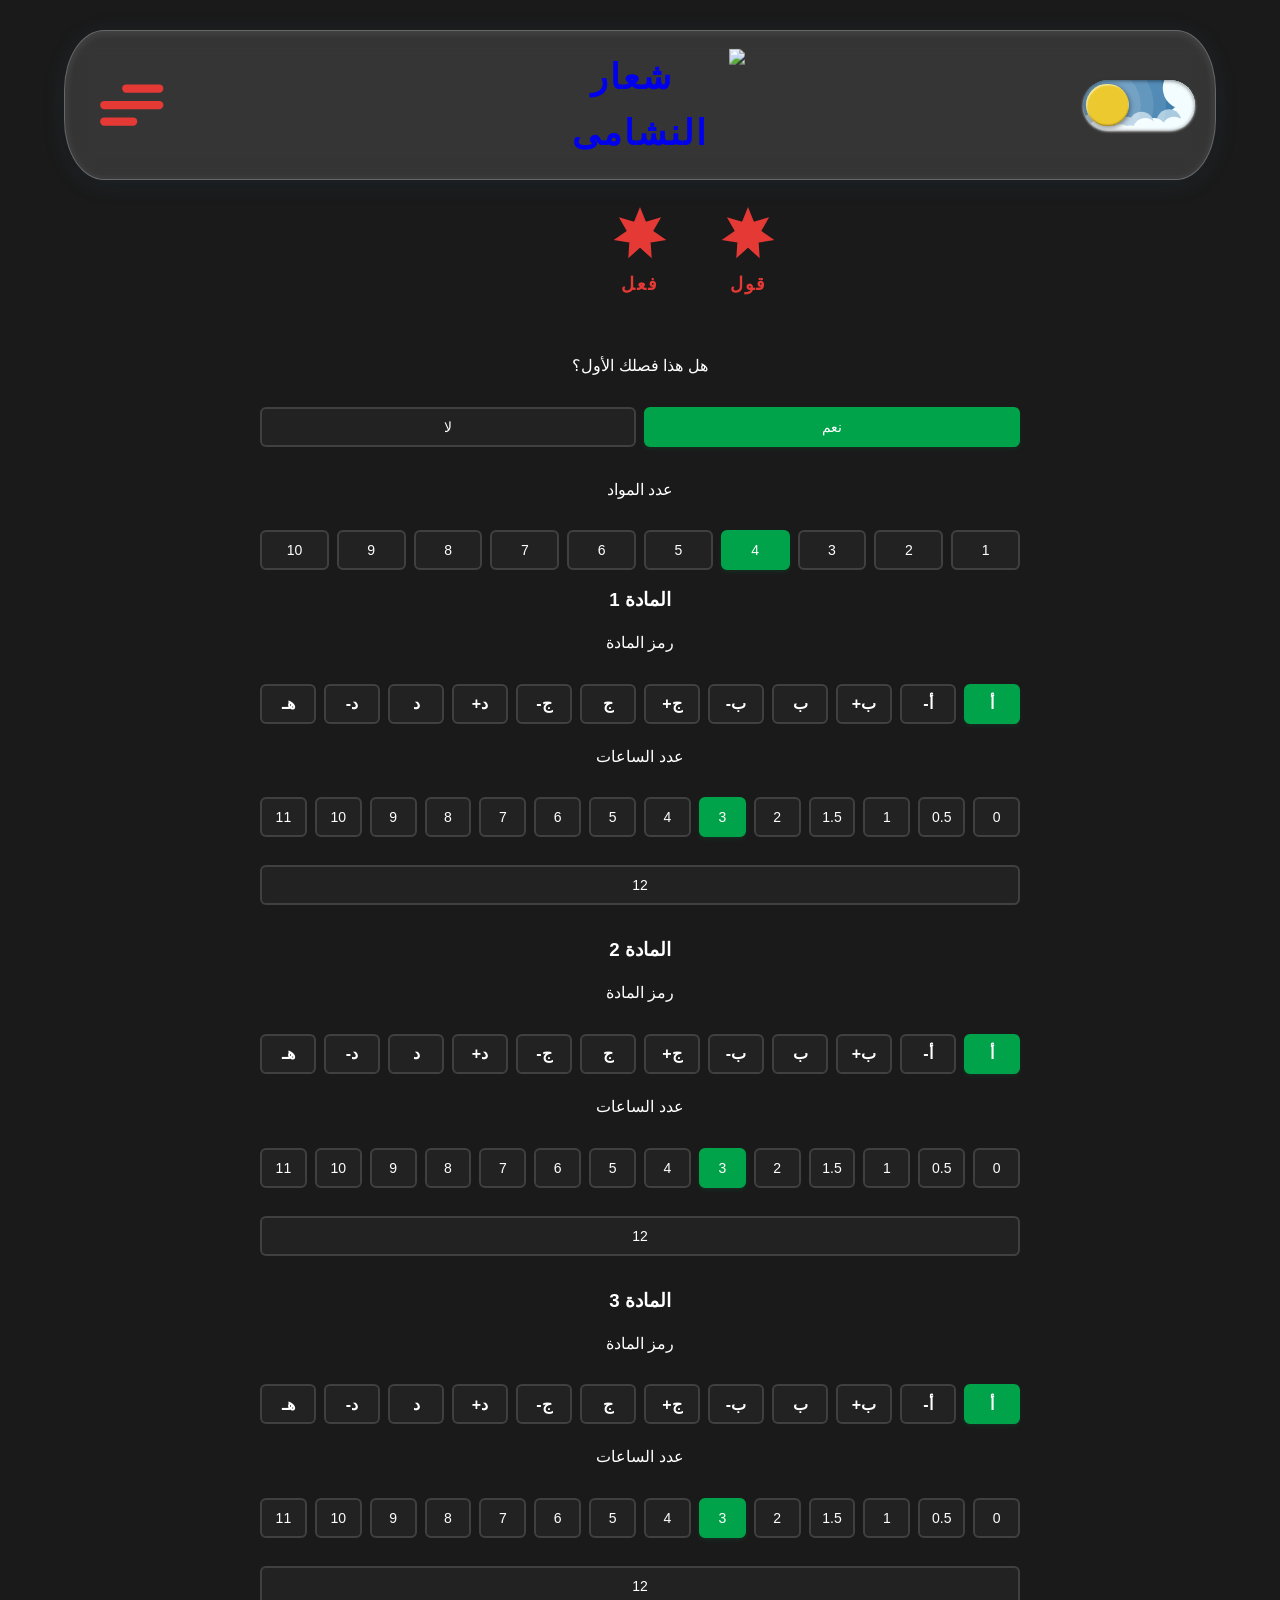
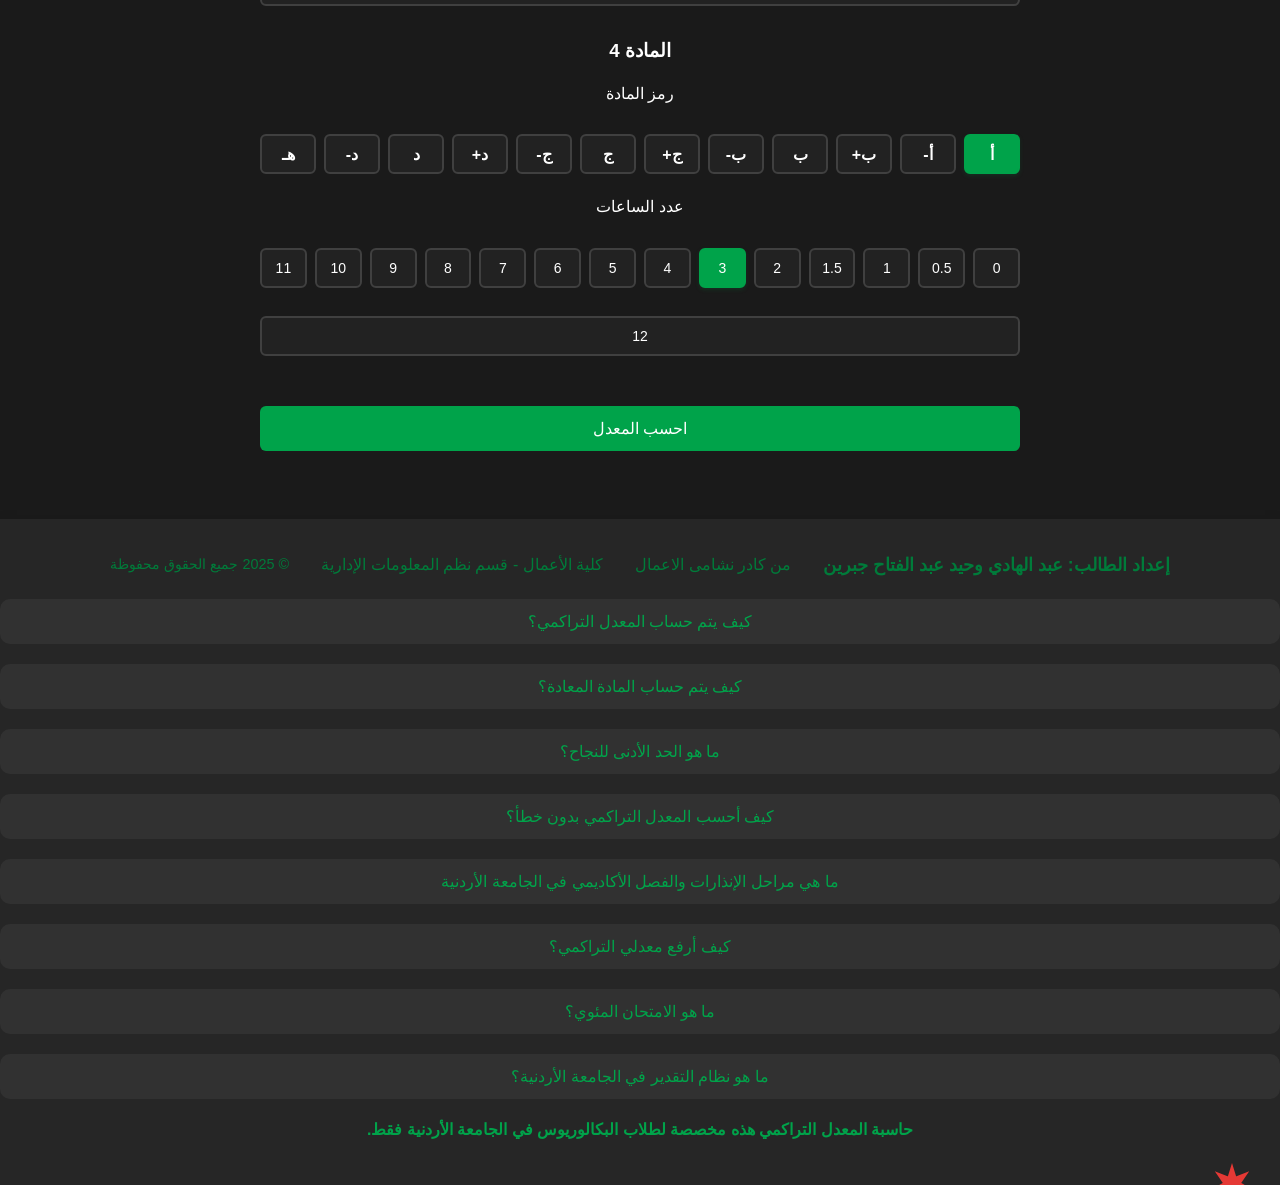
==== index.html @ 405ae25a "123" ====
<!DOCTYPE html>
<html lang="ar" dir="rtl">

<head>
  <meta charset="UTF-8">
  <meta name="viewport" content="width=device-width, initial-scale=1.0">
  <meta http-equiv="Content-Security-Policy"
    content="default-src 'self'; script-src 'self' 'unsafe-inline' 'unsafe-eval' https://cdnjs.cloudflare.com https://*.googleapis.com; style-src 'self' 'unsafe-inline' https://fonts.googleapis.com https://cdnjs.cloudflare.com; font-src 'self' https://fonts.gstatic.com; img-src 'self' data: https:; connect-src 'self' https://fonts.googleapis.com https://fonts.gstatic.com https://*.googleapis.com;">
  <meta name="google-site-verification" content="ruGTyOfGggDgYacUG5ylXqRH7_4w-7otrTc-sQFPkV0" />
  <title>University of Jordan GPA Calculator</title>
  <meta name="author"
    content="My name is Abdulhadi Waheed Abdel Fattah Jebreen, and I am currently studying Management Information Systems at the School of Business, University of Jordan, as part of the Nashama Business group">
  <meta name="keywords"
    content="الجامعة الاردنية , حساب المعدل , GPA Nashama, University of Jordan GPA, University of Jordan GPA tool, معدل الجامعة الأردنية, حاسبة العلامات, GPA Jordan, حساب GPA الجامعة الأردنية, حاسبة المعدل التراكمي, Grade Calculator Jordan" />
  <meta name="description" content="احسب معدلك بكل سهولة اعداد الطالب عبد الهادي من نشامى الاعمال" />
  <link rel="preconnect" href="https://fonts.googleapis.com">
  <link rel="preconnect" href="https://fonts.gstatic.com" crossorigin>
  <link href="https://fonts.googleapis.com/css2?family=Poppins:wght@400;500;600&display=swap" rel="stylesheet">
  <link href="https://fonts.googleapis.com/css2?family=Tajawal:wght@400;500;700&display=swap" rel="stylesheet">
  <link rel="stylesheet" href="gpa-bba.css">
  <link rel="icon" type="image/png" href="ALNASHAMA.png">
</head>

<body>
  <div class="curved-header">
    <label class="hamburger">
      <input type="checkbox" id="burgerMenu">
      <svg viewBox="0 0 32 32">
        <path class="line line-top-bottom"
          d="M27 10 13 10C10.8 10 9 8.2 9 6 9 3.5 10.8 2 13 2 15.2 2 17 3.8 17 6L17 26C17 28.2 18.8 30 21 30 23.2 30 25 28.2 25 26 25 23.8 23.2 22 21 22L7 22">
        </path>
        <path class="line" d="M7 16 27 16"></path>
      </svg>
    </label>
    <a href="index.html" class="header-logo-link">
      <img src="img/ALNASHAMA.webp" alt="شعار النشامى" class="header-logo">
    </a>
    <div id="welcomeStars"></div>
    <div class="theme-toggle">
      <label class="theme-switch">
        <input type="checkbox" class="theme-switch__checkbox" id="themeToggle">
        <div class="theme-switch__container">
          <div class="theme-switch__clouds"></div>
          <div class="theme-switch__stars-container">
            <svg xmlns="http://www.w3.org/2000/svg" viewBox="0 0 144 55" fill="none">
              <path fill-rule="evenodd" clip-rule="evenodd"
                d="M135.831 3.00688C135.055 3.85027 134.111 4.29946 133 4.35447C134.111 4.40947 135.055 4.85867 135.831 5.71123C136.607 6.55462 136.996 7.56303 136.996 8.72727C136.996 7.95722 137.172 7.25134 137.525 6.59129C137.886 5.93124 138.372 5.39954 138.98 5.00535C139.598 4.60199 140.268 4.39114 141 4.35447C139.88 4.2903 138.936 3.85027 138.16 3.00688C137.384 2.16348 136.996 1.16425 136.996 0C136.996 1.16425 136.607 2.16348 135.831 3.00688ZM31 23.3545C32.1114 23.2995 33.0551 22.8503 33.8313 22.0069C34.6075 21.1635 34.9956 20.1642 34.9956 19C34.9956 20.1642 35.3837 21.1635 36.1599 22.0069C36.9361 22.8503 37.8798 23.2903 39 23.3545C38.2679 23.3911 37.5976 23.602 36.9802 24.0053C36.3716 24.3995 35.8864 24.9312 35.5248 25.5913C35.172 26.2513 34.9956 26.9572 34.9956 27.7273C34.9956 26.563 34.6075 25.5546 33.8313 24.7112C33.0551 23.8587 32.1114 23.4095 31 23.3545ZM0 36.3545C1.11136 36.2995 2.05513 35.8503 2.83131 35.0069C3.6075 34.1635 3.99559 33.1642 3.99559 32C3.99559 33.1642 4.38368 34.1635 5.15987 35.0069C5.93605 35.8503 6.87982 36.2903 8 36.3545C7.26792 36.3911 6.59757 36.602 5.98015 37.0053C5.37155 37.3995 4.88644 37.9312 4.52481 38.5913C4.172 39.2513 3.99559 39.9572 3.99559 40.7273C3.99559 39.563 3.6075 38.5546 2.83131 37.7112C2.05513 36.8587 1.11136 36.4095 0 36.3545ZM56.8313 24.0069C56.0551 24.8503 55.1114 25.2995 54 25.3545C55.1114 25.4095 56.0551 25.8587 56.8313 26.7112C57.6075 27.5546 57.9956 28.563 57.9956 29.7273C57.9956 28.9572 58.172 28.2513 58.5248 27.5913C58.8864 26.9312 59.3716 26.3995 59.9802 26.0053C60.5976 25.602 61.2679 25.3911 62 25.3545C60.8798 25.2903 59.9361 24.8503 59.1599 24.0069C58.3837 23.1635 57.9956 22.1642 57.9956 21C57.9956 22.1642 57.6075 23.1635 56.8313 24.0069ZM81 25.3545C82.1114 25.2995 83.0551 24.8503 83.8313 24.0069C84.6075 23.1635 84.9956 22.1642 84.9956 21C84.9956 22.1642 85.3837 23.1635 86.1599 24.0069C86.9361 24.8503 87.8798 25.2903 89 25.3545C88.2679 25.3911 87.5976 25.602 86.9802 26.0053C86.3716 26.3995 85.8864 26.9312 85.5248 27.5913C85.172 28.2513 84.9956 28.9572 84.9956 29.7273C84.9956 28.563 84.6075 27.5546 83.8313 26.7112C83.0551 25.8587 82.1114 25.4095 81 25.3545ZM136 36.3545C137.111 36.2995 138.055 35.8503 138.831 35.0069C139.607 34.1635 139.996 33.1642 139.996 32C139.996 33.1642 140.384 34.1635 141.16 35.0069C141.936 35.8503 142.88 36.2903 144 36.3545C143.268 36.3911 142.598 36.602 141.98 37.0053C141.372 37.3995 140.886 37.9312 140.525 38.5913C140.172 39.2513 139.996 39.9572 139.996 40.7273C139.996 39.563 139.607 38.5546 138.831 37.7112C138.055 36.8587 137.111 36.4095 136 36.3545ZM101.831 49.0069C101.055 49.8503 100.111 50.2995 99 50.3545C100.111 50.4095 101.055 50.8587 101.831 51.7112C102.607 52.5546 102.996 53.563 102.996 54.7273C102.996 53.9572 103.172 53.2513 103.525 52.5913C103.886 51.9312 104.372 51.3995 104.98 51.0053C105.598 50.602 106.268 50.3911 107 50.3545C105.88 50.2903 104.936 49.8503 104.16 49.0069C103.384 48.1635 102.996 47.1642 102.996 46C102.996 47.1642 102.607 48.1635 101.831 49.0069Z"
                fill="currentColor"></path>
            </svg>
          </div>
          <div class="theme-switch__circle-container">
            <div class="theme-switch__sun-moon-container">
              <div class="theme-switch__moon">
                <div class="theme-switch__spot"></div>
                <div class="theme-switch__spot"></div>
                <div class="theme-switch__spot"></div>
              </div>
            </div>
          </div>
        </div>
      </label>
    </div>
  </div>
  <!-- صف النجوم الثلاثة مع النصوص: قول، فعل، إنجاز -->
  <div id="mainStarsRow"></div>
  <!-- نهاية صف النجوم -->
  <div class="container">
    <label>هل هذا فصلك الأول؟</label>
    <div class="button-group" id="isFirstSemester">
      <button class="option-button selected" data-value="yes">نعم</button>
      <button class="option-button" data-value="no">لا</button>
    </div>

    <label>عدد المواد</label>
    <div class="button-group" id="courseCount">
      <button class="option-button" data-value="1">1</button>
      <button class="option-button" data-value="2">2</button>
      <button class="option-button" data-value="3">3</button>
      <button class="option-button selected" data-value="4">4</button>
      <button class="option-button" data-value="5">5</button>
      <button class="option-button" data-value="6">6</button>
      <button class="option-button" data-value="7">7</button>
      <button class="option-button" data-value="8">8</button>
      <button class="option-button" data-value="9">9</button>
      <button class="option-button" data-value="10">10</button>
    </div>

    <div id="studentStatusSection" class="hidden">
      <label>وضع الطالب</label>
      <div class="button-group" id="studentStatus">
        <button class="option-button selected" data-value="دراسة منتظمة">دراسة منتظمة</button>
        <button class="option-button" data-value="إنذار أول">إنذار أول</button>
        <button class="option-button" data-value="إنذار نهائي">إنذار نهائي</button>
        <button class="option-button" data-value="دراسة خاصة 1">دراسة خاصة 1</button>
        <button class="option-button" data-value="دراسة خاصة 2">دراسة خاصة 2</button>
        <button class="option-button" data-value="دراسة خاصة 3">دراسة خاصة 3</button>
      </div>

      <label>نوع الفصل</label>
      <div class="button-group" id="semesterType">
        <button class="option-button selected" data-value="نظامي">نظامي</button>
        <button class="option-button" data-value="صيفي">صيفي</button>
      </div>

      <label>هل هذا تخصصك الأول في الجامعة الاردنية؟</label>
      <div class="button-group" id="isFirstMajor">
        <button class="option-button selected" data-value="yes">نعم</button>
        <button class="option-button" data-value="no">لا</button>
      </div>
    </div>

    <div id="previousDataSection" class="hidden">
      <label for="previousGPA">المعدل التراكمي</label>
      <input type="number" id="previousGPA" step="0.01" min="0.50" max="4.00" placeholder="يرجى أدخل المعدل التراكمي">
      <label for="previousHours">الساعات التراكمية</label>
      <input type="number" id="previousHours" step="1" min="1" placeholder="يرجى أدخل عدد الساعات التراكمي">
    </div>

    <section id="coursesContainer"></section>

    <section>
      <button id="calculateButton">احسب المعدل</button>
    </section>

    <section>
      <button id="resetButton" class="hidden">حساب معدل جديد</button>
    </section>

    <section id="resultSection" class="hidden result"></section>
  </div>

  <footer class="footer">
    <div class="footer__content">
      <p>إعداد الطالب: عبد الهادي وحيد عبد الفتاح جبرين</p>
      <p>من كادر نشامى الاعمال</p>
      <p>كلية الأعمال - قسم نظم المعلومات الإدارية</p>
      <p>© 2025 جميع الحقوق محفوظة</p>
    </div>
    <!-- قسم الأسئلة الشائعة داخل الفوتر -->
    <section class="faq-section">
      <div class="faq-list">
        <div class="faq-item">
          <button class="faq-question"><span>كيف يتم حساب المعدل التراكمي؟</span></button>
          <div class="faq-answer">
            <p>يتم حساب المعدل التراكمي بجمع (علامة كل مادة × عدد ساعاتها) لجميع المواد، ثم قسمة الناتج على مجموع الساعات الكلي.</p>
            <p><strong>الصيغة:</strong></p>
            <div class="formula-box">
              <span class="formula-text">
                المعدل التراكمي = (مجموع (علامة كل مادة × عدد الساعات)) ÷ مجموع الساعات
              </span>
            </div>
            <p><strong>مثال عملي:</strong></p>
            <table class="example-table small-table">
              <thead>
                <tr>
                  <th>اسم المادة</th>
                  <th>العلامة (رمز)</th>
                  <th>القيمة النقطية</th>
                  <th>عدد الساعات</th>
                  <th>النقاط × الساعات</th>
                </tr>
              </thead>
              <tbody>
                <tr>
                  <td>مادة 1</td>
                  <td>ج-</td>
                  <td>1.70</td>
                  <td>3</td>
                  <td>1.70 × 3 = 5.10</td>
                </tr>
                <tr>
                  <td>مادة 2</td>
                  <td>أ-</td>
                  <td>3.75</td>
                  <td>3</td>
                  <td>3.75 × 3 = 11.25</td>
                </tr>
                <tr>
                  <td>مادة 3</td>
                  <td>ج+</td>
                  <td>2.50</td>
                  <td>3</td>
                  <td>2.50 × 3 = 7.50</td>
                </tr>
                <tr>
                  <td>مادة 4</td>
                  <td>ب+</td>
                  <td>3.55</td>
                  <td>3</td>
                  <td>3.55 × 3 = 10.65</td>
                </tr>
              </tbody>
            </table>
            <p><strong>الخطوات:</strong></p>
            <ol class="steps-list">
              <li>نضرب علامة كل مادة في عدد ساعاتها:<br>
                مادة 1: 1.70 × 3 = 5.10<br>
                مادة 2: 3.75 × 3 = 11.25<br>
                مادة 3: 2.50 × 3 = 7.50<br>
                مادة 4: 3.55 × 3 = 10.65
              </li>
              <li>نجمع جميع النقاط: 5.10 + 11.25 + 7.50 + 10.65 = 34.50</li>
              <li>نجمع عدد الساعات الكلي: 3 + 3 + 3 + 3 = 12</li>
              <li>نقسم مجموع النقاط على مجموع الساعات: 34.50 ÷ 12 = <strong>2.8750</strong></li>
            </ol>
            <p><strong>النتيجة:</strong> المعدل التراكمي = <span class="result-highlight">2.88</span> (بعد التقريب)</p>
            <p><strong>إذا لم يكن هذا هو فصلك الأول:</strong></p>
            <p>
              لحساب المعدل التراكمي الجديد:
              <ul>
                <li>اضرب المعدل التراكمي السابق × عدد الساعات السابقة.</li>
                <li>اجمع نقاط جميع المواد الجديدة (كل علامة × عدد ساعاتها).</li>
                <li>اجمع عدد الساعات السابقة مع عدد الساعات الجديدة.</li>
                <li>اقسم مجموع النقاط على مجموع الساعات.</li>
              </ul>
            </p>
            <div class="formula-box">
              <span class="formula-text">
                المعدل التراكمي الجديد =<br>
                (<b>نقاط المعدل السابق + نقاط الفصل الجديد</b>)<br>
                ÷<br>
                (<b>عدد الساعات السابقة + عدد الساعات الجديدة</b>)
              </span>
            </div>
          </div>
        </div>
        <div class="faq-item">
          <button class="faq-question"><span>كيف يتم حساب المادة المعادة؟</span></button>
          <div class="faq-answer">
            <p><strong>الصيغة:</strong></p>
            <div class="formula-box">
              <span class="formula-text">
                مجموع النقاط الجديد = مجموع النقاط القديم - (العلامة القديمة × عدد الساعات) + (العلامة الجديدة × عدد الساعات)<br>
                المعدل التراكمي الجديد = مجموع النقاط الجديد ÷ عدد الساعات الكلي
              </span>
            </div>
            <p class="important-note">ملاحظة هامة: إذا أعدت مادة وحصلت على علامة أقل من العلامة القديمة، <u>لا يتم احتساب العلامة الجديدة</u>، بل تبقى العلامة القديمة هي التي تدخل في حساب المعدل التراكمي.</p>
            <p><b>الرموز المسموح بإعادتها:</b></p>
            <table class="allowed-symbols-table">
              <thead>
                <tr>
                  <th colspan="7" class="symbols-header">الرموز المسموح بإعادتها</th>
                </tr>
                <tr>
                  <td>ج+</td>
                  <td>ج</td>
                  <td>ج-</td>
                  <td>د+</td>
                  <td>د</td>
                  <td>د-</td>
                  <td>هـ</td>
                </tr>
              </thead>
            </table>
            <p><b>مثال عملي:</b></p>
            <table class="example-table repeated-table">
              <thead>
                <tr>
                  <th>اسم المادة</th>
                  <th>العلامة القديمة</th>
                  <th>العلامة الجديدة</th>
                  <th>عدد الساعات</th>
                  <th>أي علامة تُحتسب؟</th>
                </tr>
              </thead>
              <tbody>
                <tr>
                  <td>مادة 1</td>
                  <td>ج- (1.70)</td>
                  <td>ج- (1.70)</td>
                  <td>3</td>
                  <td>الرمز متساوي، لا نعيد حساب نقاط المادة</td>
                </tr>
                <tr>
                  <td>مادة 2</td>
                  <td>ج+ (2.50)</td>
                  <td>أ- (3.75)</td>
                  <td>3</td>
                  <td>أ- (3.75)</td>
                </tr>
                <tr>
                  <td>مادة 3</td>
                  <td>ج+ (2.50)</td>
                  <td>ج- (1.70)</td>
                  <td>3</td>
                  <td>الرمز القديم أكبر، لا نعيد حساب نقاط المادة</td>
                </tr>
              </tbody>
            </table>
            <p><b>طريقة الحساب:</b></p>
            <ul class="calculation-list">
              <li>لنفترض أن المعدل التراكمي القديم = <b>2.20</b> وعدد الساعات القديمة = <b>30</b> ساعة.</li>
              <li>مجموع النقاط القديمة = 2.20 × 30 = <b>66.00</b></li>
              <li>نحسب التغيير في النقاط للمواد المعادة (فقط إذا كان الرمز الجديد أفضل):<br>
                مادة 1: كانت ج- (1.70) أصبحت ج- (1.70) → النقاط متساوية (1.70 × 3 = 5.10) لذلك لا نحتاج إعادة حساب<br>
                مادة 2: كانت ج+ (2.50) أصبحت أ- (3.75) → نطرح نقاط القديم ونضيف الجديد<br>
                &nbsp;&nbsp;&nbsp;&nbsp;نقاط القديم: 2.50 × 3 = 7.50 → نطرح من 66.00 = 58.50<br>
                &nbsp;&nbsp;&nbsp;&nbsp;نقاط الجديد: 3.75 × 3 = 11.25 → نضيف إلى 58.50 = 69.75<br>
                مادة 3: كانت ج+ (2.50) أصبحت ج- (1.70) → لا تغيير (العلامة الجديدة أقل)
              </li>
              <li>مجموع النقاط الجديد = <b>69.75</b></li>
              <li>عدد الساعات يبقى كما هو = <b>30</b> ساعة (لا نضيف ساعات للمواد المعادة)</li>
              <li>المعدل التراكمي الجديد = مجموع النقاط الجديد ÷ عدد الساعات = <b>69.75 ÷ 30 = 2.3250</b></li>
            </ul>
            <p class="important-note">الخلاصة: للمواد المعادة، نطرح نقاط الرمز القديم ونضيف نقاط الرمز الجديد (فقط إذا كان أفضل)، ولا نضيف ساعات جديدة.</p>
            <p><strong>النتيجة:</strong> المعدل التراكمي = <span class="result-highlight">2.33</span> (بعد التقريب)</p>
          </div>
        </div>
        <div class="faq-item">
          <button class="faq-question"><span>ما هو الحد الأدنى للنجاح؟</span></button>
          <div class="faq-answer">
            <p><strong>الحد الأدنى للنجاح في المادة:</strong> الرمز <b>د</b> (1.00 نقطة)</p>
            <p><strong>الحد الأدنى للنجاح في المعدل التراكمي:</strong> 2.00 من 4.00 حسب تعليمات الجامعة الأردنية.</p>
          </div>
        </div>
        <div class="faq-item">
          <button class="faq-question"><span>كيف أحسب المعدل التراكمي بدون خطأ؟</span></button>
          <div class="faq-answer">
            <p><strong>لحساب المعدل التراكمي بدون خطأ، اتبع هذه الخطوات:</strong></p>
            <ol class="steps-list">
              <li><strong>التأكد من الدخال:</strong> تأكد من إدخال جميع البيانات بشكل صحيح</li>
              <li><strong>المعدل التراكمي الصحيح:</strong> تأكد من إدخال المعدل التراكمي من 4 خانات عشرية (مثال: 2.8333)</li>
              <li><strong>نسبة الخطأ في الموقع:</strong> 0%</li>
            </ol>
          </div>
        </div>
        <div class="faq-item">
          <button class="faq-question"><span>ما هي مراحل الإنذارات والفصل الأكاديمي في الجامعة الأردنية</span></button>
          <div class="faq-answer">
            <div class="warnings-tree-root">
              <!-- الجذر الجديد -->
              <div style="display:flex;align-items:center;justify-content:center;margin:0 0 8px 0;">
                <div class="warnings-tree-node warning-stage-red" style="color:#E53935;font-weight:bold;">
                  <div style="font-size:15px;color:#222;font-weight:bold;">عند حصولك على معدل دون 2.0</div>
                  <div style="font-size:18px;color:#E53935;font-weight:bold;margin-top:2px;">تعطى إنذار أول</div>
                  <div class="tree-label-inside">نهاية الفصل 1</div>
                </div>
              </div>
              <div class="warnings-tree-arrow-down">
                <span style="font-size:2em;color:#007B3A;">&#8595;</span>
              </div>
              <div class="warnings-tree-node warning-stage-red" style="color:#E53935;font-weight:bold;">
                <div style="font-size:15px;color:#222;font-weight:bold;">إذا استمر معدلك دون 2.0</div>
                <div style="font-size:18px;color:#E53935;font-weight:bold;margin-top:2px;">تعطى إنذار نهائي</div>
                <div class="tree-label-inside">نهاية الفصل 2</div>
              </div>
              <div class="warnings-tree-arrow-down">
                <span style="font-size:2em;color:#007B3A;">&#8595;</span>
              </div>
              <!-- SVG متجاوب لربط الأبناء بمنحنيات Bezier (حل عملي) -->
              <div style="position:relative; height:50px; width:100%;">
                <svg width="100%" height="50" viewBox="0 0 100 50" preserveAspectRatio="none" style="position:absolute;top:0;left:0;z-index:0;pointer-events:none;">
                  <path d="M50,0 C50,25 25,25 25,50" stroke="#007B3A" stroke-width="3.5" fill="none"/>
                  <path d="M50,0 C50,25 75,25 75,50" stroke="#007B3A" stroke-width="3.5" fill="none"/>
                </svg>
              </div>
              <div class="warnings-tree-branch-row" style="display:flex;justify-content:center;position:relative;">
                <!-- الفرع الأيسر -->
                <div class="warnings-tree-branch">
                  <div class="warnings-tree-node condition-node">
                    <div class="warnings-tree-condition">معدلك أكبر أو يساوي 1.95 أو أتممت 99 ساعة بنجاح</div>
                    <div class="warnings-tree-result">تبقى تحت الإنذار النهائي</div>
                    <div class="warnings-tree-stage stage-green">نهاية الفصل 3</div>
                  </div>
                </div>
                <!-- الفرع الأيمن -->
                <div class="warnings-tree-branch">
                  <div class="warnings-tree-node condition-node">
                    <div class="warnings-tree-condition">إذا حصلت على معدل أقل من 1.95</div>
                    <div class="warnings-tree-result">تفصل دراسة خاصة لمدة فصل واحد</div>
                    <div class="warnings-tree-stage stage-green">نهاية الفصل 3</div>
                  </div>
                  <!-- SVG متجاوب لربط الأبناء بمنحنيات Bezier (نهاية الفصل 4) -->
                  <div style="position:relative; height:50px; width:100%;">
                    <svg width="100%" height="50" viewBox="0 0 100 50" preserveAspectRatio="none" style="position:absolute;top:0;left:0;z-index:0;pointer-events:none;">
                      <path d="M50,0 C50,25 25,25 25,50" stroke="#007B3A" stroke-width="3.5" fill="none"/>
                      <path d="M50,0 C50,25 75,25 75,50" stroke="#007B3A" stroke-width="3.5" fill="none"/>
                    </svg>
                  </div>
                  <div class="warnings-tree-branch-row" style="display:flex;justify-content:center;position:relative;">
                    <!-- الفرع الأيسر -->
                    <div class="warnings-tree-branch">
                      <div class="warnings-tree-node condition-node">
                        <div class="warnings-tree-condition">إذا حصلت على معدل أكبر من أو يساوي 1.75</div>
                        <div class="warnings-tree-result">تعطى فصل دراسة خاصة ثاني</div>
                        <div class="warnings-tree-stage stage-green">نهاية الفصل 4</div>
                      </div>
                      <!-- SVG متجاوب لربط الأبناء بمنحنيات Bezier (نهاية الفصل 5) -->
                      <div style="position:relative; height:50px; width:100%;">
                        <svg width="100%" height="50" viewBox="0 0 100 50" preserveAspectRatio="none" style="position:absolute;top:0;left:0;z-index:0;pointer-events:none;">
                          <path d="M50,0 C50,25 25,25 25,50" stroke="#007B3A" stroke-width="3.5" fill="none"/>
                          <path d="M50,0 C50,25 75,25 75,50" stroke="#007B3A" stroke-width="3.5" fill="none"/>
                        </svg>
                      </div>
                      <div class="warnings-tree-branch-row" style="display:flex;justify-content:center;position:relative;">
                        <!-- الفرع الأيسر -->
                        <div class="warnings-tree-branch">
                          <div class="warnings-tree-node condition-node">
                            <div class="warnings-tree-condition">إذا حصلت على معدل أكبر من أو يساوي 1.90</div>
                            <div class="warnings-tree-result">تعطى فصل دراسة خاصة ثالث</div>
                            <div class="warnings-tree-stage stage-green">نهاية الفصل 5</div>
                          </div>
                          <!-- SVG متجاوب لربط الأب والابن الأخير -->
                          <div style="position:relative; height:40px; width:100%;">
                            <svg width="100%" height="40" viewBox="0 0 100 40" preserveAspectRatio="none" style="position:absolute;top:0;left:0;z-index:0;pointer-events:none;">
                              <path d="M50,0 C50,20 50,20 50,40" stroke="#007B3A" stroke-width="3.5" fill="none"/>
                            </svg>
                          </div>
                          <div class="warnings-tree-node condition-node">
                            <div class="warnings-tree-condition">إذا لم تحصل على معدل 2.0</div>
                            <div class="warnings-tree-result">تفصل نهائيًا من الجامعة</div>
                            <div class="warnings-tree-stage stage-green">نهاية الفصل 6</div>
                          </div>
                        </div>
                        <!-- الفرع الأيمن -->
                        <div class="warnings-tree-branch vertical-children">
                          <div class="warnings-tree-node condition-node">
                            <div class="warnings-tree-condition">إذا حصلت على معدل أقل من 1.90</div>
                            <div class="warnings-tree-result">تفصل نهائيًا من الجامعة</div>
                            <div class="warnings-tree-stage stage-green">نهاية الفصل 5</div>
                          </div>
                        </div>
                      </div>
                    </div>
                    <!-- الفرع الأيمن -->
                    <div class="warnings-tree-branch">
                      <div class="warnings-tree-node condition-node">
                        <div class="warnings-tree-condition">إذا حصلت على معدل أقل من 1.75</div>
                        <div class="warnings-tree-result">تفصل نهائيًا من الجامعة</div>
                        <div class="warnings-tree-stage stage-green">نهاية الفصل 4</div>
                      </div>
                    </div>
                  </div>
                </div>
            </div>
            </div>
            
            <!-- ملاحظات هامة يجب أن تعلمها -->
            <div class="important-notes" style="margin-top: 30px; padding: 20px; background: #f8f9fa; border-radius: 12px;">
              <h3 style="color: #E53935; margin-bottom: 15px; font-size: 18px; text-align: center;">ملاحظات هامة يجب أن تعلمها</h3>
              <ul style="list-style: none; padding: 0; margin: 0;">
                <li style="margin-bottom: 12px; padding: 8px 0; border-bottom: 1px solid #e0e0e0;">
                  <strong style="color: #007B3A;">•</strong> في أي مرحلة من المراحل المذكورة سابقاً إذا ارتفع معدلك التراكمي فوق <strong style="color: #E53935;">(2.00)</strong> نقطة تُلغى جميع الإنذارات عنك أو تعود إلى الدراسة المنتظمة.
                </li>
                <li style="margin-bottom: 12px; padding: 8px 0; border-bottom: 1px solid #e0e0e0;">
                  <strong style="color: #007B3A;">•</strong> في أي فصل من الفصول الدراسية إذا انخفض معدلك التراكمي دون <strong style="color: #E53935;">(1.00)</strong> نقطة تفصل من التخصص (باستثناء فصل قبولك في الجامعة أو في الفصل الصيفي)، وعليك تحويل تخصصك إلى تخصص آخر وإذا كنت قد حولت تخصصك سابقاً تفصل نهائياً من الجامعة.
                </li>
                <li style="margin-bottom: 12px; padding: 8px 0; border-bottom: 1px solid #e0e0e0;">
                  <strong style="color: #007B3A;">•</strong> في الفصل الصيفي لا تُعطى أي إنذارات أكاديمية.
                </li>
                <li style="margin-bottom: 12px; padding: 8px 0; border-bottom: 1px solid #e0e0e0;">
                  <strong style="color: #007B3A;">•</strong> هل تعرف ماذا يعني فصلك إلى الدراسة الخاصة:
                  <ul style="margin-top: 8px; margin-right: 20px; list-style: disc;">
                    <li style="margin-bottom: 6px;">يعني إيقاف تسجيلك لحين إحضار ولي أمرك وتوقيع تعهد وإقرار عند مسجل كليتك يبين فيه وضعك الأكاديمي.</li>
                    <li style="margin-bottom: 6px;">يعني مضاعفة رسومك الجامعية، أما الطالب المقبول ضمن البرنامج الموازي لا تتضاعف رسومه الجامعية ولكنه يخضع لمراحل الدراسة الخاصة.</li>
                  </ul>
                </li>
              </ul>
            </div>
          </div>
        </div>
        <div class="faq-item">
          <button class="faq-question"><span>كيف أرفع معدلي التراكمي؟</span></button>
          <div class="faq-answer">
            <p>لرفع معدلك التراكمي:</p>
            <ol>
              <li>أعد المواد التي حصلت فيها على (ج+، ج، ج-، د+، د، د-، هـ).</li>
              <li>يجب أن يكون المعدل الفصلي أكبر من المعدل التراكمي.</li>
            </ol>
          </div>
        </div>
        <div class="faq-item">
          <button class="faq-question"><span>ما هو الامتحان المئوي؟</span></button>
          <div class="faq-answer">
            <p>الامتحان المئوي هو اختبار نهائي يُعقد في نهاية الفصل الدراسي ويشمل كامل المادة، ويكون عليه 100 علامة (أي يمثل 100% من العلامة النهائية للمادة).</p>
            
            <p><strong>أولاً: من هم الأشخاص الذين يستطيعون التقدم للإمتحان المئوي:</strong></p>
            <ol>
              <li>طالب راسب في المادة لمرتين أو أكثر.</li>
              <li>الخريج الذي رسب مادة في فصل التخرج.</li>
              <li>طالب مفصول من التخصص أو الجامعة بسبب تدني المعدل التراكمي عن المعدل الجامعي المطلوب (2.00).</li>
            </ol>
            
            <p><strong>ثانياً: محددات الامتحان المئوي:</strong></p>
            <ol>
              <li>يستطيع الطالب التقدم لإمتحان مئوي واحد خلال السنة الدراسية الواحدة.</li>
              <li>لا يحق للطالب الذي تم حرمانه من المادة أو عوقب بالترسيب من التقدم للامتحان المئوي.</li>
            </ol>
            
            <p><strong>ثالثاً: آلية التقدم للإمتحان:</strong></p>
            <p>يقوم الطالب الذي يريد التقدم للإمتحان بتقديم طلب في القبول والتسجيل من ثم يستكمل الإجراءات الموضحة في النموذج عن طريق الكلية.</p>
            
            <p><strong>ملاحظات هامة:</strong></p>
            <ul>
              <li>أعلى علامة يمكن للطالب الحصول عليها بعد التقدم للامتحان المئوي هي <strong>B</strong>.</li>
              <li>يكون الامتحان المئوي في بداية الفصل التالي للفصل الذي يقدم الطالب فيه على الإمتحان.</li>
              <li>يوجد نموذجين للتقديم: نموذج للطالب الراسب في المادة مرتين أو أكثر، ونموذج للطالب المفصول من الجامعة، ويجب الانتباه للنموذج المقدم وإلا يعتبر لاغياً.</li>
            </ul>
          </div>
        </div>
        <div class="faq-item">
          <button class="faq-question"><span>ما هو نظام التقدير في الجامعة الأردنية؟</span></button>
          <div class="faq-answer">
            <p>ما هو نظام التقدير في الجامعة الأردنية؟ يعتمد على الرموز والتقديرات التالية:</p>
            <table class="example-table small-table">
              <thead>
                <tr>
                  <th>العلامة</th>
                  <th>النقاط</th>
                </tr>
              </thead>
              <tbody>
                <tr><td>3.65 – 4</td><td>ممتاز</td></tr>
                <tr><td>3.00-3.64</td><td>جيد جداً</td></tr>
                <tr><td>2.50 -2.99</td><td>جيد</td></tr>
                <tr><td>2.00 -2.49</td><td>مقبول</td></tr>
                <tr><td>دون 2.00</td><td>ضعيف</td></tr>
              </tbody>
            </table>
          </div>
        </div>
        <!-- يمكنك إضافة المزيد من الأسئلة هنا -->
      </div>
    </section>
    <p style="color:#00a34a; font-weight:bold; margin-top:18px; text-align:center;">حاسبة المعدل التراكمي هذه مخصصة لطلاب البكالوريوس في الجامعة الأردنية فقط.</p>
  </footer>

  <!-- قائمة جانبية تظهر عند الضغط على زر الهامبرغر (مطابقة لطريقة gpa) -->
  <nav class="nav">
    <ul class="nav__list">
      <li class="nav__item"><a class="nav__link" href="#" data-menu="home">الرئيسية</a></li>
      <li class="nav__item has-submenu">
        <a class="nav__link" href="#" data-menu="gpa">حساب المعدل</a>
        <ul class="submenu-list hidden">
          <li><a class="submenu-link" href="#" data-gpa="diploma-prof">الدبلوم المهني</a></li>
          <li><a class="submenu-link" href="#" data-gpa="diploma-high">الدبلوم العالي</a></li>
          <li><a class="submenu-link" href="#" data-gpa="bachelor">البكالوريوس</a></li>
          <li><a class="submenu-link" href="#" data-gpa="master">الماجستير</a></li>
          <li><a class="submenu-link" href="#" data-gpa="phd">الدكتوراه</a></li>
        </ul>
      </li>
      <li class="nav__item"><a class="nav__link" href="#" data-menu="teams">أفرقة النشامى</a></li>
    </ul>
  </nav>
  <!-- نهاية القائمة الجانبية -->

  <!-- نجمة تتبع الماوس ستُنشأ ديناميكياً بواسطة JavaScript -->
  <script src="gpa-bba.js"></script>
</body>

</html>
---- gpa-bba.css ----
/* =========================
   إعادة تعيين الأنماط الافتراضية لكل العناصر
   (لضمان تناسق العرض عبر جميع المتصفحات)
========================= */
* {
    margin: 0;
    padding: 0;
    box-sizing: border-box;
    text-decoration: none;
    list-style: none;
    cursor: none !important;
    caret-color: transparent !important;
    scrollbar-width: none; /* Firefox */
    -ms-overflow-style: none; /* IE 10+ */
}
*::-webkit-scrollbar {
  display: none; /* Chrome, Safari, Opera */
}
:root {
  /* ... باقي المتغيرات ... */
  --button-bg: var(--primary-color);
  --button-text: #fff;
  --button-hover-bg: var(--secondary-color);
  --option-bg: #fff;
  --option-text: #1E191A;
  --option-border: #bdc3c7;
  --option-selected-bg: var(--primary-color);
  --option-selected-text: #fff;
  --option-selected-border: var(--primary-color);
  --option-hover-bg: var(--secondary-color);
  --option-hover-border: var(--secondary-color);
  --faq-question-light: #111;
  --tree-line-color: #007B3A;
}
[data-theme="dark"] {
  /* ... باقي المتغيرات ... */
  --button-bg: var(--primary-color);
  --button-text: #fff;
  --button-hover-bg: var(--secondary-color);
  --option-bg: #222;
  --option-text: #fff;
  --option-border: #404040;
  --option-selected-bg: var(--primary-color);
  --option-selected-text: #fff;
  --option-selected-border: var(--primary-color);
  --option-hover-bg: var(--secondary-color);
  --option-hover-border: var(--secondary-color);
  --tree-line-color: #00e676;
}


/* =========================
   متغيرات الألوان الرئيسية للوضع الفاتح
========================= */
:root {
    --bg-color: #ffffff;
    --text-color: #1E191A;
    --primary-color: #007B3A;
    --secondary-color: #ED2B2B;
    --border-color: #bdc3c7;
    --input-bg: #FFFFFF;
    --table-bg: #f8f9fa;
    --table-hover: #f0f0f0;
    --footer-bg: rgba(0, 0, 0, 0.05);
    --label-color: #1E191A;
    --course-text-color: #1E191A;
}

/* =========================
   متغيرات الألوان للوضع الليلي (عند تفعيل data-theme="dark")
========================= */
[data-theme="dark"] {
    --bg-color: #1a1a1a;
    --text-color: #ffffff;
    --primary-color: #00a34a;
    --border-color: #404040;
    --input-bg: #2d2d2d;
    --table-bg: #2d2d2d;
    --table-hover: #404040;
    --footer-bg: rgba(255, 255, 255, 0.05);
    --label-color: #ffffff;
    --course-text-color: #ffffff;
}

/* =========================
   رسالة الخطأ المنبثقة في أعلى الصفحة
========================= */
.error-message {
    position: fixed;
    top: 20px;
    right: 20px;
    background: rgba(220, 53, 69, 0.95);
    color: white;
    padding: 15px 25px;
    border-radius: 8px;
    box-shadow: 0 4px 15px rgba(0, 0, 0, 0.2);
    font-size: 14px;
    font-weight: 500;
    z-index: 9999;
    animation: slideIn 0.3s ease-out, fadeOut 0.3s ease-out 2.7s forwards;
    display: flex;
    align-items: center;
    gap: 10px;
}

/* =========================
   أيقونة الخطأ داخل رسالة الخطأ
========================= */
.error-message i {
    font-size: 18px;
}

/* =========================
   حركة دخول رسالة الخطأ
========================= */
@keyframes slideIn {
    from {
        transform: translateX(100%);
        opacity: 0;
    }
    to {
        transform: translateX(0);
        opacity: 1;
    }
}

/* =========================
   حركة اختفاء رسالة الخطأ
========================= */
@keyframes fadeOut {
    from {
        opacity: 1;
    }
    to {
        opacity: 0;
    }
}

/* =========================
   إخفاء العناصر عند الحاجة
========================= */
.hidden {
    display: none;
}

/* =========================
   أنماط الجسم الرئيسي للصفحة
========================= */
body {
    font-family: 'Poppins', sans-serif;
    background: var(--bg-color);
    color: var(--text-color);
    line-height: 1.6;
    margin: 0;
    height: 100%;
    margin-left: auto;
    margin-right: auto;
    transition: background-color 0.3s ease, color 0.3s ease;
}



/* =========================
   غلاف الصفحة الرئيسي (لضبط الطول الكامل)
========================= */
.wrapper {
    display: flex;
    flex-direction: column;
    min-height: 100vh;
}

/* =========================
   الحاوية الرئيسية للمحتوى
========================= */
.container {
    max-width: 800px;
    width: 90%;
    background: none;
    color: #1E191A;
    border-radius: 12px;
    text-align: center;
    margin: 20px auto;
    padding: 20px;
    min-height: 100vh;
    display: flex;
    flex-direction: column;
}

/* =========================
   عنوان الصفحة الرئيسي
========================= */
h1 {
    font-size: 2rem;
    color: #007B3A;
    margin-bottom: 20px;
}

/* =========================
   الفقرات
========================= */
p {
    font-size: 16px;
    margin: 10px 0;
    color: #241e1e;
}

/* =========================
   تسميات الحقول
========================= */
label {
    display: block;
    margin-top: 15px;
    font-weight: 500;
    color: var(--label-color);
    position: relative;
}

/* =========================
   أيقونة داخل التسمية
========================= */
label i {
    position: absolute;
    left: 10px;
    top: 50%;
    transform: translateY(-50%);
    color: #007B3A;
}

/* =========================
   مجموعة الأزرار (للاختيارات المتعددة)
========================= */
.button-group {
    display: flex;
    flex-wrap: wrap;
    gap: 8px;
    margin-top: 8px;
    margin-bottom: 15px;
    min-height: 45px;
}

/* =========================
   زر اختيار فردي
========================= */
.option-button {
    padding: 8px 12px;
    border: 2px solid #bdc3c7;
    border-radius: 6px;
    background: #FFFFFF;
    color: #1E191A;
    cursor: pointer;
    transition: all 0.3s ease;
    flex: 1;
    min-width: 60px;
    min-height: 40px;
    text-align: center;
    font-size: 14px;
    font-weight: 500;
}

/* =========================
   تأثير التحويم على زر الاختيار
========================= */
.option-button:hover {
    background: #ED2B2B;
    border-color: #ED2B2B;
    transform: translateY(-1px);
}

/* =========================
   الزر المحدد
========================= */
.option-button.selected {
    background: #007B3A;
    color: #FFFFFF;
    border-color: #007B3A;
    box-shadow: 0 2px 4px rgba(0, 123, 58, 0.2);
}

/* =========================
   حقول الإدخال النصي
========================= */
input {
    width: 100%;
    padding: 12px 35px;
    margin-top: 8px;
    border: 1px solid var(--border-color);
    border-radius: 6px;
    font-size: 14px;
    transition: border-color 0.3s ease;
    background: var(--input-bg);
    color: var(--text-color);
    min-height: 45px;
    caret-color: transparent !important;
}

/* =========================
   تأثير التركيز على حقل الإدخال
========================= */
input:focus {
    border-color: #007B3A;
    outline: none;
}

/* =========================
   إبراز الحقل عند وجود خطأ في الإدخال
========================= */
.input-error {
    border-color: #dc3545 !important;
    box-shadow: 0 0 0 0.2rem rgba(220, 53, 69, 0.25) !important;
    animation: shake 0.5s ease-in-out;
}

/* =========================
   رسالة الخطأ الصغيرة بجانب الحقل
========================= */
.error-message-inline {
    color: #dc3545;
    font-size: 12px;
    margin-top: 5px;
    display: flex;
    align-items: center;
    gap: 5px;
    animation: fadeIn 0.3s ease-in-out;
    background: rgba(220, 53, 69, 0.1);
    padding: 8px 12px;
    border-radius: 4px;
    border-right: 3px solid #dc3545;
}

/* =========================
   أيقونة الخطأ بجانب الحقل
========================= */
.error-message-inline i {
    font-size: 14px;
}

/* =========================
   حركة اهتزاز عند الخطأ
========================= */
@keyframes shake {
    0%, 100% {
        transform: translateX(0);
    }
    25% {
        transform: translateX(-5px);
    }
    75% {
        transform: translateX(5px);
    }
}

/* =========================
   حركة ظهور رسالة الخطأ الصغيرة
========================= */
@keyframes fadeIn {
    from {
        opacity: 0;
        transform: translateY(-10px);
    }
    to {
        opacity: 1;
        transform: translateY(0);
    }
}

/* =========================
   تصميم الأزرار الرئيسية
========================= */
button {
    width: 100%;
    margin-top: 20px;
    padding: 12px 20px;
    background: #007B3A;
    color: #FFFFFF;
    border: none;
    border-radius: 6px;
    font-size: 16px;
    cursor: pointer;
    transition: background 0.3s ease, transform 0.3s ease;
    min-height: 45px;
}

/* =========================
   تأثير التحويم على الأزرار
========================= */
button:hover {
    background: #ED2B2B;
    transform: scale(1.05);
}

/* =========================
   حاوية النتائج النهائية
========================= */
.result {
    margin-top: 30px;
    margin-bottom: 100px;
    border-radius: 15px;
    text-align: right;
    animation: fadeIn 0.5s ease-in-out;
    background: var(--table-bg);
    padding: 25px;
    box-shadow: 0 4px 15px rgba(0, 0, 0, 0.1);
    min-height: 200px;
}

/* =========================
   عنوان النتائج
========================= */
.result h2 {
    color: #007B3A;
    font-size: 24px;
    margin-bottom: 25px;
    text-align: center;
    position: relative;
    padding-bottom: 15px;
}

/* =========================
   خط أسفل عنوان النتائج
========================= */
.result h2::after {
    content: '';
    position: absolute;
    bottom: 0;
    left: 50%;
    transform: translateX(-50%);
    width: 100px;
    height: 3px;
    background: #007B3A;
    border-radius: 2px;
}

/* =========================
   الفقرات داخل النتائج
========================= */
.result p {
    margin: 15px 0;
    font-size: 16px;
    line-height: 1.6;
}

/* =========================
   إبراز النص القوي داخل النتائج
========================= */
.result strong {
    color: #1E191A;
    font-weight: 600;
}

/* =========================
   قيمة المعدل (GPA)
========================= */
.gpa-value {
    font-size: 28px;
    font-weight: 700;
    color: #00a34a;
    display: inline-block;
    margin-right: 10px;
    text-shadow: 1px 1px 2px rgba(0, 0, 0, 0.1);
}

/* =========================
   تصنيف المعدل (ممتاز، جيد...)
========================= */
.category {
    font-size: 20px;
    color: #00a34a;
    font-weight: 600;
    display: inline-block;
    margin-right: 10px;
}

/* =========================
   جدول النتائج
========================= */
.result table {
    width: 100%;
    border-collapse: separate;
    border-spacing: 0;
    margin: 20px 0;
    border-radius: 10px;
    overflow: hidden;
    box-shadow: 0 2px 8px rgba(0, 0, 0, 0.1);
    table-layout: fixed;
}

/* =========================
   رأس الجدول
========================= */
.result table th {
    background: #007B3A;
    color: #FFFFFF;
    padding: 15px;
    font-weight: 600;
    text-align: center;
    border: none;
    min-width: 120px;
}

/* =========================
   خلية الجدول
========================= */
.result table td {
    padding: 12px 15px;
    text-align: center;
    border: 1px solid #e0e0e0;
    background: #FFFFFF;
    color: #00a34a;
    font-weight: 500;
    min-width: 120px;
}

/* =========================
   تلوين الصفوف الزوجية في الجدول
========================= */
.result table tr:nth-child(even) td {
    background: #f8f9fa;
}

/* =========================
   تأثير التحويم على صف الجدول
========================= */
.result table tr:hover td {
    background: #f0f0f0;
}

/* =========================
   استجابة النتائج للشاشات الصغيرة (تصغير الخطوط والعناصر)
========================= */
@media (max-width: 768px) {
    .result {
        padding: 15px;
        margin-top: 20px;
        margin-bottom: 60px;
    }
    .result h2 {
        font-size: 20px;
        margin-bottom: 20px;
    }
    .gpa-value {
        font-size: 10px;
    }
    .category {
        font-size: 10px;
    }
    .result table th,
    .result table td {
        padding: 8px 10px;
        font-size: 10px;
    }
    .result table {
        font-size: 10px;
    }
    .result table th:nth-child(2),
    .result table td:nth-child(2) {
        font-size: 14px !important;
    }
    .grade-symbol {
        font-size: 18px !important;
        font-weight: bold;
        color: #00a34a;
    }
}

/* =========================
   حركة ظهور النتائج
========================= */
@keyframes fadeIn {
    from {
        opacity: 0;
        transform: translateY(-20px);
    }
    to {
        opacity: 1;
        transform: translateY(0);
    }
}

/* =========================
   حركة دخول الجدول
========================= */
.result table {
    animation: slideIn 0.5s ease-out;
}

@keyframes slideIn {
    from {
        opacity: 0;
        transform: translateX(-20px);
    }
    to {
        opacity: 1;
        transform: translateX(0);
    }
}

/* =========================
   إبراز آخر عمود في الجدول
========================= */
.result table td:last-child {
    font-weight: 600;
    color: #00a34a;
}

/* =========================
   تأثير الانتقال على صفوف الجدول عند التحويم
========================= */
.result table tr {
    transition: all 0.3s ease;
}

.result table tr:hover {
    transform: scale(1.01);
    box-shadow: 0 2px 8px rgba(0, 0, 0, 0.1);
}

/* =========================
   أنماط عامة للجداول
========================= */
table {
    width: 100%;
    border-collapse: collapse;
    margin-top: 15px;
}

table th,
table td {
    border: 1px solid #ddd;
    padding: 10px;
    text-align: center;
}

table th {
    background: #007B3A;
    color: #FFFFFF;
}

table tr:nth-child(even) {
    background: #F9F9F9;
}

table tr:hover {
    background: #EAEAEA;
}

/* =========================
   الشريط السفلي (footer bar)
========================= */
.bottom-bar {
    backdrop-filter: blur(10px);
    bottom: 0;
    left: 0;
}

.bottom-bar__content {
    min-height: 60px;
    max-width: 1200px;
    padding: 0 30px;
    margin: 0 auto;
    display: flex;
    justify-content: space-between;
    align-items: center;
    flex-direction: row-reverse;
}

.logo__img {
    height: 50px;
}

/* =========================
   أزرار وتصميمات خاصة للشاشات الصغيرة
========================= */
@media (max-width: 768px) {
    .btn {
        font-size: 12px;
        padding: 8px 20px;
        border-radius: 8px;
        background: #007B3A;
        border: 1px solid #D02024;
        transition: all 0.2s ease-in-out;
    }
    .btn:hover {
        background: rgba(0, 0, 0, 0.2);
    }
    .line {
        fill: none;
        stroke: rgb(197, 15, 15);
        stroke-linecap: round;
        stroke-linejoin: round;
        stroke-width: 3;
        transition: stroke-dasharray 600ms cubic-bezier(0.4, 0, 0.2, 1),
            stroke-dashoffset 600ms cubic-bezier(0.4, 0, 0.2, 1);
    }
    .line-top-bottom {
        stroke-dasharray: 12 63;
    }
    .button-group {
        gap: 5px;
    }
    .option-button {
        padding: 6px 10px;
        font-size: 12px;
        min-width: 50px;
    }
}

/* =========================
   تذييل الصفحة (footer)
========================= */
.footer {
    background: var(--footer-bg);
    text-align: center;
    padding: 2rem 0;
    box-shadow: 0 -2px 10px rgba(0, 0, 0, 0.05);
    margin-top: 3rem;
}

.footer__content {
    max-width: 1200px;
    margin: 0 auto;
    padding: 0 1.5rem;
    display: flex;
    flex-direction: column;
    align-items: center;
}

.footer__content p {
    margin: 0.5rem 0;
    font-size: 1rem;
    color: #007B3A;
    font-weight: 500;
    line-height: 1.6;
    transition: all 0.3s ease;
}

.footer__content p:first-child {
    font-weight: 600;
    color: #007B3A;
    font-size: 1.1rem;
}

.footer__content p:last-child {
    margin-top: 1rem;
    font-size: 0.9rem;
    color: #007B3A;
}

/* =========================
   تذييل الصفحة للشاشات الكبيرة
========================= */
@media (min-width: 768px) {
    .footer__content {
        flex-direction: row;
        justify-content: center;
        flex-wrap: wrap;
        gap: 2rem;
    }
    .footer__content p {
        margin: 0;
    }
    .footer__content p:last-child {
        margin-top: 0;
    }
}

/* =========================
   تذييل الصفحة للشاشات الصغيرة
========================= */
@media (max-width: 768px) {
    .footer {
        padding: 1.5rem 0;
    }
    .footer__content {
        padding: 0 1rem;
    }
    .footer__content p {
        font-size: 0.9rem;
    }
    .footer__content p:first-child {
        font-size: 1rem;
    }
}

.course .button-group {
    margin-bottom: 20px;
}

.course .option-button {
    min-width: 45px;
    padding: 6px 8px;
}

.course-code .option-button {
    font-size: 16px;
    font-weight: bold;
    min-width: 40px;
    padding: 6px 4px;
}

.course-name {
    position: relative;
    cursor: pointer;
    color: var(--course-text-color);
}

.course-name:hover::after {
    content: 'يمكنك تغيير اسم المادة اختياري';
    position: absolute;
    bottom: 100%;
    right: 50%;
    transform: translateX(50%);
    background: rgba(0, 0, 0, 0.8);
    color: white;
    padding: 8px 12px;
    border-radius: 6px;
    font-size: 13px;
    white-space: nowrap;
    margin-bottom: 8px;
    z-index: 1000;
}

.course-name:hover::before {
    content: '';
    position: absolute;
    bottom: 100%;
    right: 50%;
    transform: translateX(50%);
    border: 6px solid transparent;
    border-top-color: rgba(0, 0, 0, 0.8);
    margin-bottom: -6px;
    z-index: 1000;
}

#coursesContainer {
    min-height: 300px;
}

.course {
    margin-bottom: 30px;
    min-height: 150px;
}

.grade-symbol {
    font-size: 18px !important;
    font-weight: bold;
    color: #007B3A;
}

.grade-symbol--red {
    color: #E53935 !important;
}

.theme-toggle {
    position: fixed;
    top: 20px;
    right: 20px;
    z-index: 1000;
    display: flex;
    align-items: center;
    justify-content: center;
}

.theme-switch {
  --toggle-size: 20px;
  /* the size is adjusted using font-size,
     this is not transform scale,
     so you can choose any size */
  --container-width: 5.625em;
  --container-height: 2.5em;
  --container-radius: 6.25em;
  /* radius 0 - minecraft mode :) */
  --container-light-bg: #3D7EAE;
  --container-night-bg: #1D1F2C;
  --circle-container-diameter: 3.375em;
  --sun-moon-diameter: 2.125em;
  --sun-bg: #ECCA2F;
  --moon-bg: #C4C9D1;
  --spot-color: #959DB1;
  --circle-container-offset: calc((var(--circle-container-diameter) - var(--container-height)) / 2 * -1);
  --stars-color: #fff;
  --clouds-color: #F3FDFF;
  --back-clouds-color: #AACADF;
  --transition: .5s cubic-bezier(0, -0.02, 0.4, 1.25);
  --circle-transition: .3s cubic-bezier(0, -0.02, 0.35, 1.17);
}

.theme-switch, .theme-switch *, .theme-switch *::before, .theme-switch *::after {
  -webkit-box-sizing: border-box;
  box-sizing: border-box;
  margin: 0;
  padding: 0;
  font-size: var(--toggle-size);
}

.theme-switch__container {
  width: var(--container-width);
  height: var(--container-height);
  background-color: var(--container-light-bg);
  border-radius: var(--container-radius);
  overflow: hidden;
  cursor: pointer;
  -webkit-box-shadow: 0em -0.062em 0.062em rgba(0, 0, 0, 0.25), 0em 0.062em 0.125em rgba(255, 255, 255, 0.94);
  box-shadow: 0em -0.062em 0.062em rgba(0, 0, 0, 0.25), 0em 0.062em 0.125em rgba(255, 255, 255, 0.94);
  -webkit-transition: var(--transition);
  -o-transition: var(--transition);
  transition: var(--transition);
  position: relative;
}

.theme-switch__container::before {
  content: "";
  position: absolute;
  z-index: 1;
  inset: 0;
  -webkit-box-shadow: 0em 0.05em 0.187em rgba(0, 0, 0, 0.25) inset, 0em 0.05em 0.187em rgba(0, 0, 0, 0.25) inset;
  box-shadow: 0em 0.05em 0.187em rgba(0, 0, 0, 0.25) inset, 0em 0.05em 0.187em rgba(0, 0, 0, 0.25) inset;
  border-radius: var(--container-radius)
}

.theme-switch__checkbox {
  display: none;
}

.theme-switch__circle-container {
  width: var(--circle-container-diameter);
  height: var(--circle-container-diameter);
  background-color: rgba(255, 255, 255, 0.1);
  position: absolute;
  left: var(--circle-container-offset);
  top: var(--circle-container-offset);
  border-radius: var(--container-radius);
  -webkit-box-shadow: inset 0 0 0 3.375em rgba(255, 255, 255, 0.1), inset 0 0 0 3.375em rgba(255, 255, 255, 0.1), 0 0 0 0.625em rgba(255, 255, 255, 0.1), 0 0 0 1.25em rgba(255, 255, 255, 0.1);
  box-shadow: inset 0 0 0 3.375em rgba(255, 255, 255, 0.1), inset 0 0 0 3.375em rgba(255, 255, 255, 0.1), 0 0 0 0.625em rgba(255, 255, 255, 0.1), 0 0 0 1.25em rgba(255, 255, 255, 0.1);
  display: -webkit-box;
  display: -ms-flexbox;
  display: flex;
  -webkit-transition: var(--circle-transition);
  -o-transition: var(--circle-transition);
  transition: var(--circle-transition);
  pointer-events: none;
}

.theme-switch__sun-moon-container {
  pointer-events: auto;
  position: relative;
  z-index: 2;
  width: var(--sun-moon-diameter);
  height: var(--sun-moon-diameter);
  margin: auto;
  border-radius: var(--container-radius);
  background-color: var(--sun-bg);
  -webkit-box-shadow: 0.062em 0.062em 0.062em 0em rgba(254, 255, 239, 0.61) inset, 0em -0.062em 0.062em 0em #a1872a inset;
  box-shadow: 0.062em 0.062em 0.062em 0em rgba(254, 255, 239, 0.61) inset, 0em -0.062em 0.062em 0em #a1872a inset;
  -webkit-filter: drop-shadow(0.062em 0.125em 0.125em rgba(0, 0, 0, 0.25)) drop-shadow(0em 0.062em 0.125em rgba(0, 0, 0, 0.25));
  filter: drop-shadow(0.062em 0.125em 0.125em rgba(0, 0, 0, 0.25)) drop-shadow(0em 0.062em 0.125em rgba(0, 0, 0, 0.25));
  overflow: hidden;
  -webkit-transition: var(--transition);
  -o-transition: var(--transition);
  transition: var(--transition);
}

.theme-switch__moon {
  -webkit-transform: translateX(100%);
  -ms-transform: translateX(100%);
  transform: translateX(100%);
  width: 100%;
  height: 100%;
  background-color: var(--moon-bg);
  border-radius: inherit;
  -webkit-box-shadow: 0.062em 0.062em 0.062em 0em rgba(254, 255, 239, 0.61) inset, 0em -0.062em 0.062em 0em #969696 inset;
  box-shadow: 0.062em 0.062em 0.062em 0em rgba(254, 255, 239, 0.61) inset, 0em -0.062em 0.062em 0em #969696 inset;
  -webkit-transition: var(--transition);
  -o-transition: var(--transition);
  transition: var(--transition);
  position: relative;
}

.theme-switch__spot {
  position: absolute;
  top: 0.75em;
  left: 0.312em;
  width: 0.75em;
  height: 0.75em;
  border-radius: var(--container-radius);
  background-color: var(--spot-color);
  -webkit-box-shadow: 0em 0.0312em 0.062em rgba(0, 0, 0, 0.25) inset;
  box-shadow: 0em 0.0312em 0.062em rgba(0, 0, 0, 0.25) inset;
}

.theme-switch__spot:nth-of-type(2) {
  width: 0.375em;
  height: 0.375em;
  top: 0.937em;
  left: 1.375em;
}

.theme-switch__spot:nth-last-of-type(3) {
  width: 0.25em;
  height: 0.25em;
  top: 0.312em;
  left: 0.812em;
}

.theme-switch__clouds {
  width: 1.25em;
  height: 1.25em;
  background-color: var(--clouds-color);
  border-radius: var(--container-radius);
  position: absolute;
  bottom: -0.625em;
  left: 0.312em;
  -webkit-box-shadow: 0.937em 0.312em var(--clouds-color), -0.312em -0.312em var(--back-clouds-color), 1.437em 0.375em var(--clouds-color), 0.5em -0.125em var(--back-clouds-color), 2.187em 0 var(--clouds-color), 1.25em -0.062em var(--back-clouds-color), 2.937em 0.312em var(--clouds-color), 2em -0.312em var(--back-clouds-color), 3.625em -0.062em var(--clouds-color), 2.625em 0em var(--clouds-color), 4.5em -0.312em var(--clouds-color), 3.375em -0.437em var(--back-clouds-color), 4.625em -1.75em 0 0.437em var(--clouds-color), 4em -0.625em var(--clouds-color), 4.125em -2.125em 0 0.437em var(--clouds-color);
  box-shadow: 0.937em 0.312em var(--clouds-color), -0.312em -0.312em var(--back-clouds-color), 1.437em 0.375em var(--clouds-color), 0.5em -0.125em var(--back-clouds-color), 2.187em 0 var(--clouds-color), 1.25em -0.062em var(--back-clouds-color), 2.937em 0.312em var(--clouds-color), 2em -0.312em var(--back-clouds-color), 3.625em -0.062em var(--clouds-color), 2.625em 0em var(--clouds-color), 4.5em -0.312em var(--clouds-color), 3.375em -0.437em var(--back-clouds-color), 4.625em -1.75em 0 0.437em var(--clouds-color), 4em -0.625em var(--clouds-color), 4.125em -2.125em 0 0.437em var(--clouds-color);
  -webkit-transition: 0.5s cubic-bezier(0, -0.02, 0.4, 1.25);
  -o-transition: 0.5s cubic-bezier(0, -0.02, 0.4, 1.25);
  transition: 0.5s cubic-bezier(0, -0.02, 0.4, 1.25);
}

.theme-switch__stars-container {
  position: absolute;
  color: var(--stars-color);
  top: -100%;
  left: 0.312em;
  width: 2.75em;
  height: auto;
  -webkit-transition: var(--transition);
  -o-transition: var(--transition);
  transition: var(--transition);
}

/* actions */

.theme-switch__checkbox:checked + .theme-switch__container {
  background-color: var(--container-night-bg);
}

.theme-switch__checkbox:checked + .theme-switch__container .theme-switch__circle-container {
  left: calc(100% - var(--circle-container-offset) - var(--circle-container-diameter));
}

.theme-switch__checkbox:checked + .theme-switch__container .theme-switch__circle-container:hover {
  left: calc(100% - var(--circle-container-offset) - var(--circle-container-diameter) - 0.187em)
}

.theme-switch__circle-container:hover {
  left: calc(var(--circle-container-offset) + 0.187em);
}

.theme-switch__checkbox:checked + .theme-switch__container .theme-switch__moon {
  -webkit-transform: translate(0);
  -ms-transform: translate(0);
  transform: translate(0);
}

.theme-switch__checkbox:checked + .theme-switch__container .theme-switch__clouds {
  bottom: -4.062em;
}

.theme-switch__checkbox:checked + .theme-switch__container .theme-switch__stars-container {
  top: 50%;
  -webkit-transform: translateY(-50%);
  -ms-transform: translateY(-50%);
  transform: translateY(-50%);
}

/* Large screens (desktops) */
@media (min-width: 1200px) {
    .theme-toggle {
        top: 25px;
        right: 25px;
    }
}

/* Medium screens (tablets) */
@media (max-width: 1199px) and (min-width: 768px) {
    .theme-toggle {
        top: 20px;
        right: 20px;
    }
}

/* Small screens (mobile phones) */
@media (max-width: 767px) {
    .theme-toggle {
        top: 15px;
        right: 15px;
    }
}

/* Extra small screens */
@media (max-width: 480px) {
    .theme-toggle {
        top: 10px;
        right: 10px;
    }
}

/* Landscape mode for mobile devices */
@media (max-height: 480px) and (orientation: landscape) {
    .theme-toggle {
        top: 10px;
        right: 10px;
    }
}

@media (max-width: 600px) {
    .result {
        padding: 4px;
        font-size: 8px;
    }
    .result h2 {
        font-size: 12px;
    }
    .result table th,
    .result table td {
        font-size: 8px;
        padding: 4px 2px;
    }
    .gpa-value, .category {
        font-size: 10px !important;
    }
    .grade-symbol {
        font-size: 10px !important;
    }
    .result table th:nth-child(2),
    .result table td:nth-child(2) {
        font-size: 8px !important;
    }
}

/* =========================
   نجمة تتبع الماوس عند التحويم على عنصر قابل للضغط
========================= */




.curved-header {
  margin: 30px auto 20px auto;
  padding: 30px 0 30px 0;
  background: rgba(255, 255, 255, 0.12);
  backdrop-filter: blur(12px);
  -webkit-backdrop-filter: blur(12px);
  border: 1.5px solid rgba(255,255,255,0.25);
  color: #fff;
  font-size: 2.2rem;
  font-weight: bold;
  border-radius: 40px 40px 40px 40px / 60px 60px 60px 60px;
  box-shadow: 0 4px 24px rgba(61,126,174,0.10), 0 1.5px 8px rgba(255,255,255,0.10) inset;
  text-align: center;
  letter-spacing: 2px;
  width: 100%;
  max-width: 90vw;
  display: flex;
  flex-direction: row-reverse;
  align-items: center;
  justify-content: space-between;
  min-height: 100px;
  position: relative;
}

.curved-header .header-logo-link {
  position: absolute;
  left: 50%;
  top: 50%;
  transform: translate(-50%, -50%);
  z-index: 1;
  text-decoration: none;
  display: block;
  transition: transform 0.3s ease;
}

.curved-header .header-logo-link:hover {
  transform: translate(-50%, -50%) scale(1.05);
}

.curved-header .header-logo {
  height: 110px;
  max-width: 210px;
  object-fit: contain;
  pointer-events: none;
  user-select: none;
}

.curved-header .theme-toggle {
  position: static;
  top: unset;
  right: unset;
  margin: 0 20px 0 0;
  display: flex;
  align-items: center;
  justify-content: center;
}

.curved-header .hamburger {
  margin: 0 0 0 20px;
  z-index: 2;
  display: flex;
  align-items: center;
  cursor: pointer;
}

@media (max-width: 600px) {
  .curved-header .header-logo {
    height: 42px;
    max-width: 64px;
  }
  .curved-header {
    min-height: 70px;
  }
}

.hamburger {
  cursor: pointer;
  background: none;
  border: none;
  padding: 0;
  outline: none;
  z-index: 10;
  display: flex;
  align-items: center;
  display: block !important;
}

.hamburger input {
  display: none;
}

.hamburger svg {
  height: 2.5em;
  width: 2.5em;
  transition: transform 600ms cubic-bezier(0.4, 0, 0.2, 1);
  display: block;
}

.line {
  fill: none;
  stroke: #E53935;
  stroke-linecap: round;
  stroke-linejoin: round;
  stroke-width: 3;
  transition: stroke-dasharray 600ms cubic-bezier(0.4, 0, 0.2, 1),
              stroke-dashoffset 600ms cubic-bezier(0.4, 0, 0.2, 1);
}

.line-top-bottom {
  stroke-dasharray: 12 63;
}

.hamburger input:checked + svg {
  transform: rotate(-45deg);
}

.hamburger input:checked + svg .line-top-bottom {
  stroke-dasharray: 20 300;
  stroke-dashoffset: -32.42;
}

#welcomeStars-cover {
  position: fixed;
  top: 0; left: 0; right: 0; bottom: 0;
  width: 100vw;
  height: 100vh;
  background: transparent;
  z-index: 99999;
  display: flex;
  flex-direction: column;
  align-items: center;
  justify-content: center;
  transition: opacity 0.7s;
}
.welcome-stars-row {
  display: flex;
  flex-direction: row;
  gap: 48px;
  justify-content: center;
  align-items: flex-end;
  margin-bottom: 18px;
}
.welcome-star-block {
  display: flex;
  flex-direction: column;
  align-items: center;
  opacity: 0;
  transition: opacity 0.7s;
}
.welcome-star-block.visible {
  opacity: 1;
}
.welcome-star-svg {
  width: 70px;
  height: 70px;
  margin-bottom: 8px;
}
.welcome-star-label {
  font-size: 1.3rem;
  color: #E53935;
  font-weight: bold;
  letter-spacing: 2px;
  text-align: center;
}
@media (max-width: 600px) {
  .welcome-star-svg {
    width: 44px;
    height: 44px;
  }
  .welcome-star-label {
    font-size: 1rem;
  }
  .welcome-stars-row {
    gap: 18px;
  }
}

#mainStarsRow {
  width: 100%;
  display: flex;
  justify-content: center;
  align-items: flex-end;
  margin: 24px 0 18px 0;
  min-height: 90px;
}
.main-stars-row {
  display: flex;
  flex-direction: row;
  gap: 48px;
  justify-content: center;
  align-items: flex-end;
}
.main-star-block {
  display: flex;
  flex-direction: column;
  align-items: center;
  opacity: 0;
  transition: opacity 0.7s;
}
.main-star-block.visible {
  opacity: 1;
}
.main-star-svg {
  width: 60px;
  height: 60px;
  margin-bottom: 6px;
}
.main-star-label {
  font-size: 1.1rem;
  color: #E53935;
  font-weight: bold;
  letter-spacing: 2px;
  text-align: center;
  min-height: 1.5em;
  overflow: hidden;
  white-space: nowrap;
  margin: 0 auto;
  opacity: 0;
  transition: opacity 0.2s;
}
.main-star-label.typed {
  opacity: 1;
  animation: typing 0.7s steps(10, end);
}
@keyframes typing {
  from { width: 0 }
  to { width: 100% }
}
@media (max-width: 600px) {
  #mainStarsRow {
    min-height: 54px;
    margin: 12px 0 10px 0;
  }
  .main-stars-row {
    gap: 14px;
  }
  .main-star-svg {
    width: 34px;
    height: 34px;
  }
  .main-star-label {
    font-size: 0.85rem;
  }
}

/* =========================
   تحسين تجاوب الهيدر والشعار والهامبرغر وزر التبديل
========================= */

@media (max-width: 900px) {
  .curved-header {
    min-height: 60px;
    padding: 12px 0 12px 0;
  }
  .curved-header .header-logo {
    height: 54px;
    max-width: 90px;
  }
  .curved-header .theme-toggle {
    margin: 0 8px 0 0;
    zoom: 0.85;
  }
  .curved-header .hamburger {
    margin: 0 0 0 8px;
  }
  .hamburger svg {
    height: 2em;
    width: 2em;
  }
}

@media (max-width: 600px) {
  .curved-header {
    min-height: 44px;
    padding: 6px 0 6px 0;
  }
  .curved-header .header-logo {
    height: 32px;
    max-width: 54px;
  }
  .curved-header .theme-toggle {
    margin: 0 2px 0 0;
    zoom: 0.7;
  }
  .curved-header .hamburger {
    margin: 0 0 0 2px;
  }
  .hamburger svg {
    height: 1.3em;
    width: 1.3em;
  }
}

@media (max-width: 400px) {
  .curved-header {
    min-height: 32px;
    padding: 2px 0 2px 0;
  }
  .curved-header .header-logo {
    height: 30px;
    max-width: 42px;
  }
  .curved-header .theme-toggle {
    margin: 0 1px 0 0;
    zoom: 0.5;
  }
  .curved-header .hamburger {
    margin: 0 0 0 1px;
  }
  .hamburger svg {
    height: 1em;
    width: 1em;
  }
}

/* =========================
   جدول المواد الراسبة (failed-courses-table)
========================= */
.failed-courses-table {
  width: 100%;
  max-width: 100%;
  margin: 12px 0 0 0;
  border-collapse: separate;
  border-spacing: 0;
  border: 2px solid #E53935;
  border-radius: 10px;
  box-shadow: 0 2px 8px #E5393533;
  background: #fff;
  text-align: center;
  font-size: 15px;
  overflow: hidden;
}
.failed-courses-table th {
  background: #E53935;
  color: #fff;
  font-size: 16px;
  padding: 8px 0;
  border: none;
}
.failed-courses-table td {
  padding: 8px 10px;
  font-size: 18px;
  color: #E53935;
  font-weight: bold;
  border: 1px solid #E53935;
  background: #fff;
}
@media (max-width: 600px) {
  .failed-courses-table {
    font-size: 10px;
  }
  .failed-courses-table th, .failed-courses-table td {
    font-size: 10px;
    padding: 4px 2px;
  }
}

/* =========================
   دعم الوضع الليلي الكامل لقسم الأسئلة الأكثر شيوعاً
========================= */
.faq-section {
  background: none;
  box-shadow: none;
  margin: 0 auto;
  padding: 0;
  color: inherit;
}

.faq-list {
  margin: 0 auto;
}

.faq-bg-bar {
  background: var(--footer-bg, #2d2d2d);
  padding-bottom: 40px;
}

.faq-section h2 {
  color: var(--secondary-color) !important;
}
.faq-item {
  background: var(--footer-bg) !important;
  border: none !important;
}
.faq-question,
.faq-question:hover,
.faq-question:focus,
.faq-item {
  background: transparent !important;
  box-shadow: none !important;
}
.faq-question {
  background: var(--footer-bg) !important;
  border-radius: 10px;
  padding: 12px 8px;
  margin-bottom: 8px;
  display: block;
  width: 100%;
  text-align: center;
}
.faq-question:hover, .faq-question:focus {
  font-size: 1.18em;
  background: var(--footer-bg) !important;
  color: inherit !important;
  box-shadow: none !important;
  transition: font-size 0.2s;
}
.faq-question::after {
  color: var(--secondary-color) !important;
}
.faq-answer {
  background: var(--input-bg) !important;
  color: var(--text-color) !important;
  border-top: 1px solid var(--secondary-color) !important;
}
.faq-item.open .faq-answer {
  background: var(--input-bg) !important;
  color: var(--text-color) !important;
}
.faq-answer table,
.faq-answer th,
.faq-answer td {
  background: var(--table-bg) !important;
  color: var(--text-color) !important;
  border-color: var(--border-color) !important;
  text-align: center;
}

/* =========================
   تسلسل مربعات الإنذارات والفصل (warnings-flow)
========================= */
.warnings-flow {
  display: flex;
  flex-direction: column;
  align-items: center;
  gap: 0;
  margin-bottom: 10px;
}
.wf-box {
  background: #fff;
  border-radius: 12px;
  border: 2px solid #E53935;
  box-shadow: 0 2px 8px #E5393533;
  color: #1E191A;
  font-size: 1.05rem;
  font-weight: 500;
  padding: 14px 18px 10px 18px;
  margin: 0;
  width: 100%;
  max-width: 420px;
  text-align: center;
  position: relative;
  transition: box-shadow 0.2s;
}
.wf-box span {
  color: #E53935;
  font-weight: bold;
  font-size: 1.1em;
}
.wf-box strong {
  color: #007B3A;
  font-weight: bold;
  font-size: 1.08em;
}
.wf-arrow {
  font-size: 2.2em;
  color: #E53935;
  margin: -2px 0 -2px 0;
  line-height: 1;
  user-select: none;
}
.wf-step1 { border-color: #E53935; }
.wf-step2 { border-color: #E53935; }
.wf-step3 { border-color: #FFA500; }
.wf-step4 { border-color: #FFD700; }
.wf-step5 { border-color: #E53935; }
.wf-step6 { border-color: #FF9800; }
.wf-step7 { border-color: #FF9800; }
.wf-step8 { border-color: #E53935; background: #FDEAEA; color: #E53935; font-weight: bold; }

@media (max-width: 600px) {
  .warnings-flow { gap: 0; }
  .wf-box { font-size: 0.92rem; padding: 8px 4px 6px 4px; max-width: 98vw; }
  .wf-arrow { font-size: 1.5em; }
}

.warnings-notes ul {
  margin-top: 8px;
  margin-bottom: 0;
  padding-right: 18px;
}
.warnings-notes li {
  margin-bottom: 6px;
  font-size: 1em;
  color: #1E191A;
}
.warnings-notes h4 {
  color: #E53935;
  font-size: 1.1em;
  margin-bottom: 8px;
}

/* =========================
   شجرة مراحل الإنذارات والفصل (warnings-tree)
========================= */
.warnings-tree {
  margin-bottom: 10px;
}
.tree-root,
.tree-root ul {
  list-style: none;
  padding-right: 0;
  margin: 0;
}
.tree-root > li {
  margin-bottom: 8px;
}
.tree-root ul {
  margin-right: 32px;
  border-right: 2px dashed #E53935;
  padding-right: 18px;
}
.tree-box {
  display: inline-block;
  background: #fff;
  border-radius: 10px;
  border: 2px solid #E53935;
  box-shadow: 0 2px 8px #E5393533;
  color: #1E191A;
  font-size: 1.05rem;
  font-weight: 500;
  padding: 8px 16px 6px 16px;
  margin: 0 0 2px 0;
  min-width: 120px;
  text-align: center;
  position: relative;
  transition: box-shadow 0.2s;
}
.tree-green { border-color: #007B3A; color: #007B3A; background: #eafaf1; }
.tree-yellow { border-color: #FFD700; color: #bfa600; background: #fffbe6; }
.tree-orange { border-color: #FFA500; color: #b36b00; background: #fff5e6; }
.tree-special { border-color: #FF9800; color: #b36b00; background: #fff7ed; }
.tree-red { border-color: #E53935; color: #E53935; background: #fdeaea; font-weight: bold; }
.tree-arrow {
  display: block;
  color: #E53935;
  font-size: 1.1em;
  margin: 2px 0 2px 0;
  text-align: center;
  font-weight: bold;
  letter-spacing: 1px;
}
@media (max-width: 600px) {
  .warnings-tree { font-size: 0.92rem; }
  .tree-box { font-size: 0.92rem; padding: 6px 4px 4px 4px; min-width: 80px; }
  .tree-root ul { margin-right: 12px; padding-right: 8px; }
}

/* =========================
   مخطط مفهومي لمراحل فصل الطالب (conceptual-flow)
========================= */
.conceptual-flow {
  display: flex;
  flex-direction: column;
  align-items: flex-start;
  gap: 0;
  margin-bottom: 10px;
  min-width: 340px;
}
.cf-row {
  display: flex;
  flex-direction: row;
  align-items: flex-end;
  gap: 12px;
  margin-bottom: 0;
}
.cf-branch-row {
  margin-top: 0;
  margin-bottom: 0;
  gap: 32px;
}
.cf-branch {
  display: flex;
  flex-direction: column;
  align-items: center;
  gap: 0;
  min-width: 180px;
}
.cf-box {
  background: #fff;
  border-radius: 12px;
  border: 2px solid #E53935;
  box-shadow: 0 2px 8px #E5393533;
  color: #1E191A;
  font-size: 1.05rem;
  font-weight: 500;
  padding: 12px 18px 8px 18px;
  margin: 0 0 2px 0;
  min-width: 140px;
  text-align: center;
  position: relative;
  transition: box-shadow 0.2s;
  display: inline-block;
}
.cf-box span {
  color: #E53935;
  font-weight: bold;
  font-size: 1.1em;
}
.cf-box b {
  color: #007B3A;
  font-weight: bold;
  font-size: 1.08em;
}
.cf-step1, .cf-step2, .cf-step3, .cf-step4, .cf-step5, .cf-step6 {
  border-color: #007B3A;
  color: #007B3A;
  background: #eafaf1;
}
.cf-special {
  border-color: #FF9800;
  color: #b36b00;
  background: #fff7ed;
}
.cf-orange {
  border-color: #FFA500;
  color: #b36b00;
  background: #fff5e6;
}
.cf-red {
  border-color: #E53935;
  color: #E53935;
  background: #fdeaea;
  font-weight: bold;
}
.cf-arrow {
  font-size: 2.2em;
  color: #E53935;
  margin: -2px 0 -2px 0;
  line-height: 1;
  user-select: none;
  font-weight: bold;
}
@media (max-width: 900px) {
  .cf-row, .cf-branch-row { flex-wrap: wrap; gap: 8px; }
  .cf-branch { min-width: 120px; }
  .cf-box { font-size: 0.95rem; padding: 8px 4px 6px 4px; min-width: 90px; }
}
@media (max-width: 600px) {
  .conceptual-flow { min-width: 220px; }
  .cf-row, .cf-branch-row { gap: 4px; }
  .cf-box { font-size: 0.85rem; padding: 6px 2px 4px 2px; min-width: 70px; }
}

/* =========================
   مخطط شجري متشعب لمراحل فصل الطالب (tree-flow)
========================= */
.tree-flow {
  display: flex;
  flex-direction: column;
  align-items: flex-start;
  gap: 0;
  margin-bottom: 10px;
  min-width: 340px;
}
.tf-row {
  display: flex;
  flex-direction: row;
  align-items: flex-end;
  gap: 18px;
  margin-bottom: 0;
}
.tf-box {
  background: linear-gradient(135deg, #fff 70%, #f8f8f8 100%);
  border-radius: 18px;
  border: 2.5px solid #E53935;
  box-shadow: 0 4px 18px #E5393533, 0 1.5px 8px #007B3A22 inset;
  color: #1E191A;
  font-size: 1.13rem;
  font-weight: 600;
  padding: 18px 26px 12px 26px;
  margin: 0 0 6px 0;
  min-width: 170px;
  text-align: center;
  position: relative;
  transition: box-shadow 0.2s, transform 0.2s;
  display: inline-block;
  letter-spacing: 0.5px;
  cursor: pointer;
}
.tf-box span {
  color: #E53935;
  font-weight: bold;
  font-size: 1.13em;
}
.tf-box b {
  color: #007B3A;
  font-weight: bold;
  font-size: 1.15em;
  display: block;
  margin-top: 6px;
}
.tf-step1, .tf-step2, .tf-step3, .tf-step4, .tf-step5, .tf-step6 {
  border-color: #007B3A;
  color: #007B3A;
  background: linear-gradient(135deg, #eafaf1 80%, #d2f5e6 100%);
}
.tf-special {
  border-color: #FF9800;
  color: #b36b00;
  background: linear-gradient(135deg, #fff7ed 80%, #ffe7c2 100%);
}
.tf-orange {
  border-color: #FFA500;
  color: #b36b00;
  background: linear-gradient(135deg, #fff5e6 80%, #ffe7c2 100%);
}
.tf-red {
  border-color: #E53935;
  color: #E53935;
  background: linear-gradient(135deg, #fdeaea 80%, #ffd6d6 100%);
  font-weight: bold;
}
.tf-box:hover {
  box-shadow: 0 8px 32px #E5393555, 0 2px 12px #007B3A33 inset;
  transform: scale(1.04);
  z-index: 2;
}
.tf-arrow {
  font-size: 2.5em;
  color: #E53935;
  margin: -2px 0 -2px 0;
  line-height: 1;
  user-select: none;
  font-weight: bold;
  background: #fff;
  border-radius: 50%;
  box-shadow: 0 2px 8px #E5393533;
  padding: 0 10px;
  display: flex;
  align-items: center;
  justify-content: center;
}
.tf-arrow-down { writing-mode: vertical-lr; background: #eafaf1; color: #007B3A; }
.tf-arrow-right { display: inline-flex; margin: 0 10px; background: #fdeaea; color: #E53935; }
.tf-branches {
  display: flex;
  flex-direction: row;
  align-items: flex-start;
  gap: 38px;
  margin-top: 0;
  margin-bottom: 0;
}
.tf-branch {
  display: flex;
  flex-direction: column;
  align-items: center;
  gap: 0;
  min-width: 200px;
}
@media (max-width: 900px) {
  .tf-row, .tf-branches { flex-wrap: wrap; gap: 12px; }
  .tf-branch { min-width: 120px; }
  .tf-box { font-size: 1rem; padding: 10px 4px 8px 4px; min-width: 90px; }
}
@media (max-width: 600px) {
  .tree-flow { min-width: 220px; }
  .tf-row, .tf-branches { gap: 4px; }
  .tf-box { font-size: 0.85rem; padding: 6px 2px 4px 2px; min-width: 70px; }
}

/* =========================
   مخطط شجري متشعب مطابق للصورة (tree-image-flow)
========================= */
.tree-image-flow {
  display: flex;
  flex-direction: column;
  align-items: flex-start;
  gap: 0;
  margin-bottom: 10px;
  min-width: 340px;
}
.tif-row {
  display: flex;
  flex-direction: row;
  align-items: flex-end;
  gap: 24px;
  margin-bottom: 0;
}
.tif-box {
  background: linear-gradient(135deg, #fff 70%, #f8f8f8 100%);
  border-radius: 18px;
  border: 2.5px solid #A5C882;
  box-shadow: 0 4px 18px #A5C88233, 0 1.5px 8px #007B3A22 inset;
  color: #1E191A;
  font-size: 1.18rem;
  font-weight: 600;
  padding: 18px 32px 12px 32px;
  margin: 0 0 10px 0;
  min-width: 220px;
  text-align: center;
  position: relative;
  transition: box-shadow 0.2s, transform 0.2s;
  display: inline-block;
  letter-spacing: 0.5px;
  cursor: pointer;
  border-width: 2.5px;
}
.tif-box span {
  color: #E53935;
  font-weight: bold;
  font-size: 1.13em;
}
.tif-box b {
  color: #007B3A;
  font-weight: bold;
  font-size: 1.15em;
  display: block;
  margin-top: 6px;
}
.tif-step {
  border-color: #A5C882;
  color: #007B3A;
  background: linear-gradient(135deg, #eafaf1 80%, #d2f5e6 100%);
}
.tif-special {
  border-color: #FF9800;
  color: #b36b00;
  background: linear-gradient(135deg, #fff7ed 80%, #ffe7c2 100%);
}
.tif-orange {
  border-color: #FFA500;
  color: #b36b00;
  background: linear-gradient(135deg, #fff5e6 80%, #ffe7c2 100%);
}
.tif-red {
  border-color: #E53935;
  color: #E53935;
  background: linear-gradient(135deg, #fdeaea 80%, #ffd6d6 100%);
  font-weight: bold;
}
.tif-box:hover {
  box-shadow: 0 8px 32px #A5C88255, 0 2px 12px #007B3A33 inset;
  transform: scale(1.04);
  z-index: 2;
}
.tif-arrow {
  font-size: 2.5em;
  color: #A5C882;
  margin: -2px 0 -2px 0;
  line-height: 1;
  user-select: none;
  font-weight: bold;
  background: #fff;
  border-radius: 50%;
  box-shadow: 0 2px 8px #A5C88233;
  padding: 0 12px;
  display: flex;
  align-items: center;
  justify-content: center;
}
.tif-arrow-down { writing-mode: vertical-lr; background: #eafaf1; color: #007B3A; }
.tif-arrow-right { display: inline-flex; margin: 0 14px; background: #fdeaea; color: #E53935; }
.tif-branches {
  display: flex;
  flex-direction: row;
  align-items: flex-start;
  gap: 38px;
  margin-top: 0;
  margin-bottom: 0;
}
.tif-branch {
  display: flex;
  flex-direction: column;
  align-items: center;
  gap: 0;
  min-width: 220px;
}
@media (max-width: 1200px) {
  .tif-row, .tif-branches { gap: 12px; }
  .tif-branch { min-width: 120px; }
  .tif-box { font-size: 1rem; padding: 10px 4px 8px 4px; min-width: 90px; }
}
@media (max-width: 700px) {
  .tree-image-flow { min-width: 220px; }
  .tif-row, .tif-branches { gap: 4px; }
  .tif-box { font-size: 0.85rem; padding: 6px 2px 4px 2px; min-width: 70px; }
}

/* =========================
   قائمة منسدلة شفافة ضبابية أسفل الهيدر (menu-overlay)
========================= */
.menu-overlay {
  position: absolute;
  top: calc(100px + 10px); /* أسفل الهيدر مع هامش */
  right: 0;
  left: 0;
  margin: 0 auto;
  z-index: 2000;
  width: 340px;
  max-width: 92vw;
  background: rgba(40, 40, 40, 0.82);
  backdrop-filter: blur(16px);
  -webkit-backdrop-filter: blur(16px);
  border-radius: 22px;
  box-shadow: 0 8px 32px rgba(0,0,0,0.18), 0 1.5px 8px rgba(255,255,255,0.10) inset;
  padding: 18px 0 10px 0;
  display: block;
  transition: opacity 0.3s, transform 0.3s;
  opacity: 1;
}
.menu-overlay.hidden {
  display: none;
  opacity: 0;
}
.menu-list {
  list-style: none;
  margin: 0;
  padding: 0 18px;
}
.menu-list > li {
  margin-bottom: 10px;
  position: relative;
}
.menu-link {
  color: #fff;
  font-size: 1.15rem;
  font-weight: 600;
  display: block;
  padding: 10px 12px;
  border-radius: 12px;
  transition: background 0.2s, color 0.2s;
  cursor: pointer;
}
.menu-link:hover, .menu-link.active {
  background: #E53935;
  color: #fff;
}
.has-submenu > .menu-link::after {
  content: '\25BC';
  font-size: 0.9em;
  color: #E53935;
  margin-right: 8px;
  float: left;
  transition: transform 0.2s;
}
.has-submenu.open > .menu-link::after {
  transform: rotate(180deg);
}
.submenu-list {
  list-style: none;
  margin: 0 0 0 0;
  padding: 0 0 0 18px;
  background: rgba(255,255,255,0.07);
  border-radius: 10px;
  box-shadow: 0 2px 8px rgba(229,57,53,0.08);
  position: static;
  transition: max-height 0.3s;
}
.submenu-list.hidden {
  display: none;
}
.submenu-link {
  color: #fff;
  font-size: 1rem;
  font-weight: 500;
  display: block;
  padding: 8px 12px 8px 24px;
  border-radius: 10px;
  transition: background 0.2s, color 0.2s;
  cursor: pointer;
}
.submenu-link:hover {
  background: transparent !important;
  color: #fff !important;
}
.submenu-link.active {
  background: #e0e0e0 !important;
  color: #1E191A !important;
}
[data-theme="dark"] .submenu-link.active {
  background: #444 !important;
  color: #fff !important;
}
@media (max-width: 600px) {
  .menu-overlay {
    width: 98vw;
    left: 1vw;
    right: 1vw;
    top: calc(44px + 6px); /* الهيدر الصغير */
    padding: 8px 0 4px 0;
    border-radius: 12px;
  }
  .menu-link { font-size: 1rem; padding: 8px 8px; }
  .submenu-link { font-size: 0.92rem; padding: 6px 8px 6px 18px; }
}

@media (max-width: 650px) {
  .nav {
    position: fixed;
    top: 75px;
    left: 50%;
    transform: translateX(-50%);
    width: 90vw;
    max-width: 500px;
    min-width: 260px;
    padding: 15px 20px;
    text-align: center;
    background: rgba(255,255,255,0.12);
    backdrop-filter: blur(12px);
    -webkit-backdrop-filter: blur(12px);
    border-radius: 15px;
    border: 1.5px solid rgba(255,255,255,0.25);
    transition: opacity 0.3s;
    z-index: 2000;
    display: none;
  }
  .nav--open {
    display: block !important;
  }
}

.nav__link, .submenu-link {
  color: #1E191A;
  transition: color 0.2s;
}
[data-theme="dark"] .nav__link, [data-theme="dark"] .submenu-link {
  color: #fff;
}

/* =========================
   القائمة الجانبية (nav)
========================= */
.nav {
  position: fixed;
  top: 155px;
  left: 50%;
  transform: translateX(-50%);
  width: 395px;
  max-width: 415px;
  min-width: 255px;
  padding: 18px 28px;
  text-align: center;
  background: rgba(255,255,255,0.12);
  backdrop-filter: blur(12px);
  -webkit-backdrop-filter: blur(12px);
  border-radius: 22px;
  border: 1.5px solid rgba(255,255,255,0.25);
  transition: opacity 0.3s;
  z-index: 2000;
  display: none;
}
.nav--open {
  display: block !important;
}




@media (min-width: 320px) and (max-width: 374px) {
  .nav {
    width: 88vw;
    max-width: 93vw;
    min-width: 0;
    top: 75px;
  }
}
@media (min-width: 375px) and (max-width: 424px) {
  .nav {
    width: 88vw;
    max-width: 98vw;
    min-width: 0;
    top: 74px;
  }
}

@media (min-width:425px) and (max-width: 767px) {
  .nav {
    width: 340vw;
    max-width: 375px;
    min-width: 0px;
    top: 95px;
  }
}



/* 375px */
@media (min-width: 768px) and (max-width: 1023px) {
  .nav {
    width: 88vw;
    max-width: 88vw;
    min-width: 0;
    padding: 10px 2vw;
    border-radius: 15px;
    top: 130px !important;
  }
}

/* 425px */
@media (min-width: 1024px) and (max-width: 1439px) {
  .nav {
    width: calc(70vw + 30px) !important;
    max-width: calc(70vw + 30px) !important;
    min-width: 0;
    padding: 10px 2vw;
    border-radius: 15px;
    top: 185px !important;
  }
}

/* 768px */
@media (min-width: 1440px) and (max-width: 2560px) {
  .nav {
    width: 70vw;
    max-width: 70vw;
    min-width: 0;
    padding: 12px 2vw;
    border-radius: 16px;
    top: 190px !important;
  }
}

/* =========================
   دعم الوضع الليلي للأزرار (أولوية قصوى)
========================= */
.option-button {
    background: var(--option-bg) !important;
    color: var(--option-text) !important;
    border: 2px solid var(--option-border) !important;
}
.option-button.selected {
    background: var(--option-selected-bg) !important;
    color: var(--option-selected-text) !important;
    border-color: var(--option-selected-border) !important;
}
.option-button:hover {
    background: var(--option-hover-bg) !important;
    border-color: var(--option-hover-border) !important;
}
button {
    background: var(--button-bg) !important;
    color: var(--button-text) !important;
}
button:hover {
    background: var(--button-hover-bg) !important;
}



/* =========================
   أنماط الصور في قسم الأسئلة الأكثر شيوعاً
========================= */
.image-container {
  margin: 20px 0;
  text-align: center;
  border-radius: 12px;
  overflow: hidden;
  box-shadow: 0 4px 15px rgba(0, 0, 0, 0.1);
  background: var(--input-bg);
  padding: 15px;
}

.image-container img {
  max-width: 100%;
  height: auto;
  border-radius: 8px;
  display: block;
  margin: 0 auto;
  transition: transform 0.3s ease;
}

.image-container img:hover {
  transform: scale(1.02);
}

/* =========================
   تجاوب الصور مع الشاشات المختلفة
========================= */
@media (max-width: 1200px) {
  .image-container img {
    max-width: 95%;
  }
}

@media (max-width: 900px) {
  .image-container {
    margin: 15px 0;
    padding: 10px;
  }
  .image-container img {
    max-width: 90%;
  }
}

@media (max-width: 768px) {
  .image-container {
    margin: 10px 0;
    padding: 8px;
  }
  .image-container img {
    max-width: 85%;
  }
}

@media (max-width: 600px) {
  .image-container {
    margin: 8px 0;
    padding: 5px;
  }
  .image-container img {
    max-width: 80%;
  }
}

@media (max-width: 480px) {
  .image-container {
    margin: 5px 0;
    padding: 3px;
  }
  .image-container img {
    max-width: 75%;
  }
}

@media (max-width: 360px) {
  .image-container img {
    max-width: 70%;
  }
}

[data-theme="dark"] .faq-section,
[data-theme="dark"] .faq-section *,
[data-theme="dark"] .faq-section table,
[data-theme="dark"] .faq-section th,
[data-theme="dark"] .faq-section td,
[data-theme="dark"] .faq-section p,
[data-theme="dark"] .faq-section ul,
[data-theme="dark"] .faq-section li {
  color: #00a34a !important;
  border-color: var(--border-color) !important;
}

[data-theme="dark"] .faq-section .faq-question {
  color: var(--primary-color) !important;
}

.faq-answer {
  display: none;
}
.faq-item.open .faq-answer {
  display: block;
}

[data-theme="dark"] .result {
  background: var(--table-bg) !important;
  color: #00a34a !important;
  box-shadow: 0 4px 15px rgba(0,0,0,0.4);
}
[data-theme="dark"] .result h2 {
  color: var(--secondary-color) !important;
}
[data-theme="dark"] .result table {
  background: var(--table-bg) !important;
  color: #00a34a !important;
  border-radius: 10px;
  box-shadow: 0 2px 8px rgba(0,0,0,0.2);
}
[data-theme="dark"] .result table th {
  background: var(--primary-color) !important;
  color: #fff !important;
  border: none !important;
}
[data-theme="dark"] .result table td {
  background: var(--input-bg) !important;
  color: #00a34a !important;
  border: 1px solid var(--border-color) !important;
}
[data-theme="dark"] .result table tr:nth-child(even) td {
  background: #232323 !important;
  color: #00a34a !important;
}
[data-theme="dark"] .result table tr:hover td {
  background: #333 !important;
  color: #00a34a !important;
}
[data-theme="dark"] .gpa-value,
[data-theme="dark"] .category {
  color: #00a34a !important;
}

/* =========================
   جداول قسم الأسئلة الأكثر شيوعاً بنفس تنسيق نتائج الحساب
========================= */
.faq-section table {
  width: 100%;
  border-collapse: separate;
  border-spacing: 0;
  margin: 20px 0;
  border-radius: 10px;
  overflow: hidden;
  box-shadow: 0 2px 8px rgba(0, 0, 0, 0.1);
  table-layout: fixed;
  background: var(--table-bg);
}
.faq-section th {
  background: #007B3A;
  color: #fff;
  padding: 15px;
  font-weight: 600;
  text-align: center;
  border: none;
  min-width: 120px;
}
.faq-section td {
  padding: 12px 15px;
  text-align: center;
  border: 1px solid #e0e0e0;
  background: #fff;
  color: #007B3A;
  font-weight: 500;
  min-width: 120px;
}
.faq-section tr:nth-child(even) td {
  background: #f8f9fa;
}
.faq-section tr:hover td {
  background: #f0f0f0;
}

[data-theme="dark"] .faq-section table {
  background: var(--table-bg) !important;
  color: #00a34a !important;
  border-radius: 10px;
  box-shadow: 0 2px 8px rgba(0,0,0,0.2);
}
[data-theme="dark"] .faq-section th {
  background: var(--primary-color) !important;
  color: #fff !important;
  border: none !important;
}
[data-theme="dark"] .faq-section td {
  background: var(--input-bg) !important;
  color: #00a34a !important;
  border: 1px solid var(--border-color) !important;
}
[data-theme="dark"] .faq-section tr:nth-child(even) td {
  background: #232323 !important;
  color: #00a34a !important;
}
[data-theme="dark"] .faq-section tr:hover td {
  background: #333 !important;
  color: #00a34a !important;
}

@media (max-width: 600px) {
  .faq-section {
    font-size: 12px;
    padding: 8px 2px 2px 2px;
  }
  .faq-section h2 {
    font-size: 1.1rem;
    margin-bottom: 10px;
  }
  .faq-section table th,
  .faq-section table td {
    font-size: 10px;
    padding: 6px 4px;
    min-width: 60px;
  }
  .faq-section table {
    font-size: 10px;
  }
}
@media (max-width: 400px) {
  .faq-section {
    font-size: 10px;
    padding: 4px 1px 1px 1px;
  }
  .faq-section h2 {
    font-size: 0.95rem;
  }
  .faq-section table th,
  .faq-section table td {
    font-size: 8px;
    padding: 3px 2px;
    min-width: 40px;
  }
  .faq-section table {
    font-size: 8px;
  }
}

@media (max-width: 600px) {
  .faq-section {
    margin-right: 10px;
    margin-left: 10px;
  }
}



.faq-question span,
.faq-question {
  transition: none !important;
  transform: none !important;
}

.faq-question:hover,
.faq-question:focus,
.faq-question:active {
  background: transparent !important;
  box-shadow: none !important;
  color: inherit !important;
}

.faq-question span:hover,
.faq-question span:focus,
.faq-question span:active {
  transform: none !important;
  color: inherit !important;
}

.allowed-symbols-table {
  width: 100%;
  max-width: 100%;
  overflow-x: auto;
  display: block;
}

.allowed-symbols-table table,
.allowed-symbols-table thead,
.allowed-symbols-table tbody,
.allowed-symbols-table tr {
  display: table;
  width: 100%;
  table-layout: fixed;
}

@media (max-width: 600px) {
  .allowed-symbols-table {
    font-size: 10px;
    padding: 0;
  }
  .allowed-symbols-table td {
    padding: 2px 4px;
    font-size: 10px;
  }
  .allowed-symbols-table .symbols-header {
    font-size: 10px;
    padding: 0.3em 0;
  }
}
@media (max-width: 400px) {
  .allowed-symbols-table {
    font-size: 8px;
  }
  .allowed-symbols-table td {
    font-size: 8px;
    padding: 1px 2px;
  }
  .allowed-symbols-table .symbols-header {
    font-size: 8px;
    padding: 0.2em 0;
  }
}

.allowed-symbols-table .symbols-header {
  background: var(--main-green, #1db954);
  color: #fff;
  font-weight: bold;
  font-size: 1.1em;
  border-radius: 16px;
  padding: 0.7em 0;
  letter-spacing: 1px;
}

.allowed-symbols-table td {
  background: var(--main-green, #1db954);
  color: #fff;
  font-weight: bold;
  border-radius: 16px;
  padding: 0.5em 1.2em;
  border: none;
  font-size: 1.1em;
}

[data-theme="light"] .faq-question,
[data-theme="light"] .faq-question span {
  color: var(--faq-question-light) !important;
}

.faq-question {
  text-align: center !important;
  justify-content: center !important;
  align-items: center !important;
  display: flex !important;
}

.faq-answer {
  text-align: center !important;
}

/* =========================
   شجرة مراحل الإنذارات والفصل الأكاديمي
========================= */
.warnings-tree-section {
  background: none !important;
  padding: 40px 10px 60px 10px;
  border-radius: 18px;
  margin: 40px auto 0 auto;
  max-width: 900px;
  box-shadow: 0 4px 24px #007B3A22;
  font-family: 'Tajawal', 'Cairo', 'Almarai', Arial, sans-serif;
  position: relative;
}
/* عنوان شجرة الإنذارات أصبح الآن زر تفاعلي مثل الأسئلة الشائعة */
.warnings-tree-root {
  display: flex;
  flex-direction: column;
  align-items: center;
  position: relative;
}
.warnings-tree-node {
  background: #fff;
  color: #111;
  border: 1.5px solid #222;
  border-radius: 10px;
  padding: 14px 18px 10px 18px;
  margin: 0 0 8px 0;
  min-width: 220px;
  text-align: center;
  font-size: 16px;
  font-weight: 500;
  box-shadow: 0 2px 8px #007B3A11;
  position: relative;
  display: flex;
  flex-direction: column;
  align-items: center;
  z-index: 2;
}
/* خطوط متصلة بين المربعات */
.warnings-tree-node::before {
  content: '';
  position: absolute;
  top: -20px;
  left: 50%;
  transform: translateX(-50%);
  width: 2px;
  height: 20px;
  background: #222;
  z-index: 1;
}
.warnings-tree-node:first-child::before {
  display: none;
}
.warnings-tree-label {
  color: #111;
  font-size: 18px;
  font-weight: bold;
}
.warnings-tree-result {
  color: #111;
  font-size: 16px;
  font-weight: 600;
  margin: 6px 0 0 0;
}
/* تم إزالة الكلاس red من شجرة الإنذارات */
.warnings-tree-condition {
  color: #111;
  font-size: 15px;
  font-weight: 500;
  margin-bottom: 4px;
}
.warnings-tree-stage {
  background: none !important;
  color: #E53935 !important;
  font-size: 14px;
  font-weight: bold;
  border-radius: 8px;
  padding: 4px 14px;
  margin-top: 8px;
  display: inline-block;
  box-shadow: none;
}
@media (max-width: 900px) {
  .warnings-tree-stage { background: none !important; font-size: 11px; padding: 3px 8px; }
}
@media (max-width: 600px) {
  .warnings-tree-stage { background: none !important; font-size: 8px; padding: 2px 4px; }
}
[data-theme="dark"] .warnings-tree-stage {
  background: none !important;
  color: #E53935 !important;
}
.warnings-tree-arrow-down {
  margin: 0 0 8px 0;
  display: flex;
  justify-content: center;
  align-items: center;
  height: 32px;
  position: relative;
  z-index: 1;
}
.warnings-tree-branch-row {
  display: flex;
  flex-direction: row;
  justify-content: center;
  align-items: flex-start;
  gap: 60px;
  margin: 32px 0 0 0;
  width: 100%;
  position: relative;
}
/* خطوط أفقية بين الفروع */
.warnings-tree-branch-row::before {
  content: '';
  position: absolute;
  top: -16px;
  left: 50%;
  transform: translateX(-50%);
  width: 60px;
  height: 2px;
  background: #222;
  z-index: 1;
}
.warnings-tree-branch {
  display: flex;
  flex-direction: column;
  align-items: center;
  min-width: 260px;
  position: relative;
}
/* خطوط عمودية من الفرع الأب إلى الفروع الأبناء */
.warnings-tree-branch::before {
  content: '';
  position: absolute;
  top: -16px;
  left: 50%;
  transform: translateX(-50%);
  width: 2px;
  height: 16px;
  background: #222;
  z-index: 1;
}
/* خطوط أفقية من الفرع الأب إلى كل فرع ابن */
.warnings-tree-branch:first-child::after {
  content: '';
  position: absolute;
  top: -16px;
  left: 50%;
  width: 30px;
  height: 2px;
  background: #222;
  z-index: 1;
}
.warnings-tree-branch:last-child::after {
  content: '';
  position: absolute;
  top: -16px;
  right: 50%;
  width: 30px;
  height: 2px;
  background: #222;
  z-index: 1;
}
@media (max-width: 900px) {
  .warnings-tree-section { padding: 20px 2vw 30px 2vw; }
  .warnings-tree-title { font-size: 18px; }
  .warnings-tree-node { min-width: 140px; font-size: 13px; padding: 8px 4px 6px 4px; }
  .warnings-tree-label { font-size: 15px; }
  .warnings-tree-result { font-size: 13px; }
  .warnings-tree-condition { font-size: 12px; }
  .warnings-tree-stage { font-size: 11px; padding: 3px 8px; }
  .warnings-tree-branch-row { gap: 18px; margin: 18px 0 0 0; }
  .warnings-tree-branch { min-width: 100px; }
  .warnings-tree-branch-row::before { width: 18px; }
  .warnings-tree-branch:first-child::after { width: 9px; }
  .warnings-tree-branch:last-child::after { width: 9px; }
}
@media (max-width: 600px) {
  .warnings-tree-section { padding: 8px 1vw 10px 1vw; }
  .warnings-tree-title { font-size: 15px; margin-bottom: 12px; }
  .warnings-tree-node { min-width: 80px; font-size: 10px; padding: 4px 2px 2px 2px; }
  .warnings-tree-label { font-size: 11px; }
  .warnings-tree-result { font-size: 10px; }
  .warnings-tree-condition { font-size: 9px; }
  .warnings-tree-stage { font-size: 8px; padding: 2px 4px; }
  .warnings-tree-branch-row { gap: 6px; margin: 8px 0 0 0; }
  .warnings-tree-branch { min-width: 40px; }
  .warnings-tree-branch-row::before { width: 6px; }
  .warnings-tree-branch:first-child::after { width: 3px; }
  .warnings-tree-branch:last-child::after { width: 3px; }
}
/* دعم الوضع الليلي: ألوان الشجرة تبقى ثابتة */
[data-theme="dark"] .warnings-tree-section {
  background: #d9f2f2;
}
[data-theme="dark"] .warnings-tree-node {
  background: #232323;
  color: #fff;
  border: 1.5px solid #00e676;
}
[data-theme="dark"] .warnings-tree-label,
[data-theme="dark"] .warnings-tree-result,
[data-theme="dark"] .warnings-tree-condition {
  color: #fff;
}
/* تم إزالة الكلاس red من شجرة الإنذارات في الوضع الليلي */
[data-theme="dark"] .warnings-tree-stage {
  background: #007B3A;
  color: #fff;
}

/* =========================
   خطوط متصلة تمامًا بين الأب والأبناء في شجرة الإنذارات
========================= */
.warnings-tree-branch-row {
  display: flex;
  flex-direction: row;
  justify-content: center;
  align-items: flex-start;
  gap: 60px;
  margin: 32px 0 0 0;
  width: 100%;
  position: relative;
}
.warnings-tree-branch-row::before {
  content: '';
  position: absolute;
  top: -32px;
  left: 0;
  right: 0;
  margin: auto;
  height: 32px;
  width: 2px;
  background: #222;
  z-index: 1;
}
.warnings-tree-branch-row::after {
  content: '';
  position: absolute;
  top: 0;
  left: 0;
  right: 0;
  margin: auto;
  height: 2px;
  width: calc(100% - 40px);
  background: #222;
  z-index: 1;
}
.warnings-tree-branch {
  display: flex;
  flex-direction: column;
  align-items: center;
  min-width: 260px;
  position: relative;
}
.warnings-tree-branch::before {
  content: '';
  position: absolute;
  top: -32px;
  left: 50%;
  transform: translateX(-50%);
  width: 2px;
  height: 32px;
  background: #222;
  z-index: 2;
}
.warnings-tree-branch-row > .warnings-tree-branch::before {
  top: 0;
  height: 32px;
}
.warnings-tree-branch-row::before {
  /* الخط العمودي من الأب إلى منتصف الأبناء */
  top: -32px;
  height: 32px;
}
.warnings-tree-branch-row::after {
  /* الخط الأفقي الذي يصل بين جميع الأبناء */
  top: 0;
  height: 2px;
  width: calc(100% - 40px);
}
@media (max-width: 900px) {
  .warnings-tree-branch-row { gap: 18px; margin: 18px 0 0 0; }
  .warnings-tree-branch { min-width: 100px; }
  .warnings-tree-branch-row::after { width: calc(100% - 12px); }
}
@media (max-width: 600px) {
  .warnings-tree-branch-row { gap: 6px; margin: 8px 0 0 0; }
  .warnings-tree-branch { min-width: 40px; }
  .warnings-tree-branch-row::after { width: calc(100% - 4px); }
}

/* =========================
   إزالة خطوط CSS القديمة بين مربعات الشجرة
========================= */
.warnings-tree-node::before,
.warnings-tree-branch-row::before,
.warnings-tree-branch-row::after,
.warnings-tree-branch::before,
.warnings-tree-branch:first-child::after,
.warnings-tree-branch:last-child::after {
  display: none !important;
  content: none !important;
}

/* =========================
   خطوط SVG في الشجرة
========================= */
.warnings-tree-section svg path,
.warnings-tree-section svg line {
  stroke: var(--tree-line-color) !important;
}

/* =========================
   مربعات الشجرة
========================= */
.warnings-tree-node {
  background: #fff;
  color: #111;
  border: 1.5px solid #222;
}
[data-theme="dark"] .warnings-tree-node {
  background: #232323;
  color: #fff;
  border: 1.5px solid #00e676;
}

/* =========================
   نصوص الشجرة
========================= */
.warnings-tree-label,
.warnings-tree-result,
.warnings-tree-condition {
  color: #111;
}
[data-theme="dark"] .warnings-tree-label,
[data-theme="dark"] .warnings-tree-result,
[data-theme="dark"] .warnings-tree-condition {
  color: #fff;
}

.warnings-tree-stage.stage-green {
  color: #00a34a !important;
}

.warnings-tree-branch.vertical-children {
  flex-direction: column !important;
  align-items: center !important;
  gap: 18px;
}

.tree-label-badge {
  background: #e0e0e0;
  color: #222;
  font-size: 12px;
  font-weight: bold;
  border-radius: 8px;
  padding: 2px 10px;
  margin-right: 8px;
  display: inline-block;
  vertical-align: middle;
}

.tree-label-inside {
  font-size: 12px;
  color: #555;
  margin-top: 4px;
  font-weight: normal;
}

.star-cursor {
  position: fixed;
  pointer-events: none;
  z-index: 9999;
  width: 48px;
  height: 48px;
  transform: translate(-50%, -50%) scale(1);
  transition: opacity 0.4s, transform 0.15s;
  opacity: 1;
  will-change: left, top, opacity, transform;
}
.star-cursor.hide {
  opacity: 0;
  transition: opacity 0.7s;
}
.star-cursor-inner {
  position: absolute;
  left: 50%;
  top: 50%;
  width: 36px;
  height: 36px;
  transform: translate(-50%, -50%) scale(0.75);
  z-index: 2;
  pointer-events: none;
  opacity: 0;
  transition: opacity 0.2s;
}
.star-cursor.hovering .star-cursor-inner {
  opacity: 1;
}
@media (pointer: coarse), (hover: none) {
  .star-cursor { display: none !important; }
  .star-cursor-trail { display: none !important; }
  .star-cursor-tail { display: none !important; }
}

/* =========================
   نجمة الضغط للشاشات اللمسية
========================= */
.touch-star {
  position: fixed;
  pointer-events: none;
  z-index: 9999;
  width: 30px;
  height: 30px;
  transform: translate(-50%, -50%);
  animation: touchStarAppear 0.6s ease-out forwards;
  filter: drop-shadow(0 0 4px #E53935) drop-shadow(0 0 8px #E53935);
}

/* =========================
   دعم الوضع الليلي للملاحظات الهامة
========================= */
[data-theme="dark"] .important-notes {
  background: var(--input-bg) !important;
  color: var(--text-color) !important;
  border-color: var(--secondary-color) !important;
}

[data-theme="dark"] .important-notes h3 {
  color: var(--secondary-color) !important;
}

[data-theme="dark"] .important-notes li {
  border-bottom-color: var(--border-color) !important;
}

[data-theme="dark"] .important-notes strong {
  color: var(--primary-color) !important;
}

[data-theme="dark"] .important-notes ul li {
  color: var(--text-color) !important;
}

.touch-star-outer {
  width: 100%;
  height: 100%;
  position: absolute;
  top: 0;
  left: 0;
}

.touch-star-inner {
  width: 100%;
  height: 100%;
  position: absolute;
  top: 0;
  left: 0;
  border: 4px solid #E53935;
  border-radius: 50%;
  display: flex;
  align-items: center;
  justify-content: center;
  background: rgba(229, 57, 53, 0.15);
  box-shadow: 0 0 8px rgba(229, 57, 53, 0.3);
}

@keyframes touchStarAppear {
  0% {
    opacity: 0;
    transform: translate(-50%, -50%) scale(0.3);
  }
  50% {
    opacity: 1;
    transform: translate(-50%, -50%) scale(1.2);
  }
  100% {
    opacity: 0;
    transform: translate(-50%, -50%) scale(1);
  }
}

.star-cursor-tail {
  position: fixed;
  pointer-events: none;
  z-index: 9998;
  transform: translate(-50%, -50%) scale(1);
  opacity: 0.9;
  transition: opacity 0.3s ease-out, transform 0.3s ease-out;
  filter: drop-shadow(0 0 3px currentColor) drop-shadow(0 0 6px currentColor);
  animation: sparkle 1.5s ease-in-out infinite alternate;
}

.star-cursor-trail {
  position: fixed;
  pointer-events: none;
  z-index: 9997;
  width: 48px;
  height: 48px;
  opacity: 0.4;
  animation: fadeTrail 1.2s ease-out forwards;
  filter: drop-shadow(0 0 3px #E53935) drop-shadow(0 0 6px #E53935);
  transform-origin: center;
}

@keyframes sparkle {
  0% { 
    filter: drop-shadow(0 0 2px currentColor) drop-shadow(0 0 4px currentColor);
    transform: translate(-50%, -50%) scale(1) rotate(0deg);
  }
  100% { 
    filter: drop-shadow(0 0 5px currentColor) drop-shadow(0 0 10px currentColor);
    transform: translate(-50%, -50%) scale(1.1) rotate(180deg);
  }
}

@keyframes fadeTrail {
  0% {
    opacity: 0.4;
    transform: translate(-50%, -50%) scale(1);
  }
  100% {
    opacity: 0;
    transform: translate(-50%, -50%) scale(0.1);
  }
}

/* =========================
   جدول صغير للجوال
========================= */
.small-table th, .small-table td {
  font-size: 12px;
  padding: 4px 6px;
}
@media (max-width: 600px) {
  .small-table th, .small-table td {
    font-size: 8px;
    padding: 2px 2px;
  }
  .small-table {
    min-width: 0;
    width: 100%;
  }
}

.small-table {
  margin-left: auto;
  margin-right: auto;
  width: auto;
  min-width: 0;
  max-width: 100%;
  display: table;
}
@media (max-width: 600px) {
  .small-table {
    width: auto;
    min-width: 0;
    max-width: 98vw;
    margin-left: auto;
    margin-right: auto;
  }
}

/* =========================
   جداول الأسئلة الشائعة في الوضع النهاري مثل جداول نتائج الحساب
========================= */
.faq-section .small-table {
  background: #fff !important;
  border: 1px solid #e0e0e0 !important;
  box-shadow: 0 2px 8px rgba(0, 0, 0, 0.1) !important;
}

.faq-section .small-table th {
  background: #007B3A !important;
  color: #fff !important;
  border: none !important;
  font-weight: 600 !important;
}

.faq-section .small-table td {
  background: #fff !important;
  color: #007B3A !important;
  border: 1px solid #e0e0e0 !important;
  font-weight: 500 !important;
}

.faq-section .small-table tr:nth-child(even) td {
  background: #f8f9fa !important;
}

.faq-section .small-table tr:hover td {
  background: #f0f0f0 !important;
}

/* =========================
   الوضع الليلي لجداول الأسئلة الشائعة
========================= */
[data-theme="dark"] .faq-section .small-table {
  background: var(--table-bg) !important;
  border: 1px solid var(--border-color) !important;
  box-shadow: 0 2px 8px rgba(0,0,0,0.2) !important;
}

[data-theme="dark"] .faq-section .small-table th {
  background: var(--primary-color) !important;
  color: #fff !important;
}

[data-theme="dark"] .faq-section .small-table td {
  background: var(--input-bg) !important;
  color: #00a34a !important;
  border: 1px solid var(--border-color) !important;
}

[data-theme="dark"] .faq-section .small-table tr:nth-child(even) td {
  background: #232323 !important;
}

[data-theme="dark"] .faq-section .small-table tr:hover td {
  background: #333 !important;
}

/* =========================
   زيادة تباعد مربعات شجرة الإنذارات
========================= */
.warnings-tree-branch-row {
    gap: 100px !important;
    margin-bottom: 30px !important;
}
.warnings-tree-branch {
    min-width: 300px !important;
}
.warnings-tree-node {
    margin: 0 16px 24px 16px !important;
}

/* =========================
   تباعد شجرة الإنذارات تجاوبياً
========================= */
.warnings-tree-branch-row {
    gap: 80px !important;
    margin-bottom: 30px !important;
}
.warnings-tree-branch {
    min-width: 220px !important;
}
.warnings-tree-node {
    margin: 0 8px 20px 8px !important;
}

@media (max-width: 900px) {
  .warnings-tree-branch-row {
    gap: 30px !important;
  }
  .warnings-tree-branch {
    min-width: 120px !important;
  }
  .warnings-tree-node {
    margin: 0 4px 12px 4px !important;
  }
}
@media (max-width: 600px) {
  .warnings-tree-branch-row {
    gap: 8px !important;
  }
  .warnings-tree-branch {
    min-width: 60px !important;
  }
  .warnings-tree-node {
    margin: 0 2px 6px 2px !important;
    font-size: 10px !important;
    padding: 4px 2px 2px 2px !important;
  }
}

/* =========================
   الوضع الافتراضي للشاشات الكبيرة
========================= */
.warnings-tree-node {
  min-width: 220px;
  font-size: 16px;
  padding: 14px 18px 10px 18px;
}

/* =========================
   شاشات متوسطة
========================= */
@media (max-width: 1100px) {
  .warnings-tree-node {
    min-width: 160px;
    font-size: 13px;
    padding: 10px 8px 8px 8px;
  }
  .warnings-tree-branch-row {
    gap: 24px !important;
  }
}

/* =========================
   شاشات صغيرة
========================= */
@media (max-width: 800px) {
  .warnings-tree-node {
    min-width: 110px;
    font-size: 11px;
    padding: 6px 4px 4px 4px;
  }
  .warnings-tree-branch-row {
    gap: 8px !important;
  }
}

/* =========================
   شاشات الجوال
========================= */
@media (max-width: 500px) {
  .warnings-tree-node {
    min-width: 70px;
    font-size: 9px;
    padding: 2px 2px 2px 2px;
  }
  .warnings-tree-branch-row {
    gap: 2px !important;
  }
}

/* =========================
   منع الخروج من الحاوية
========================= */
.warnings-tree-section {
  overflow-x: auto;
  max-width: 100vw;
}
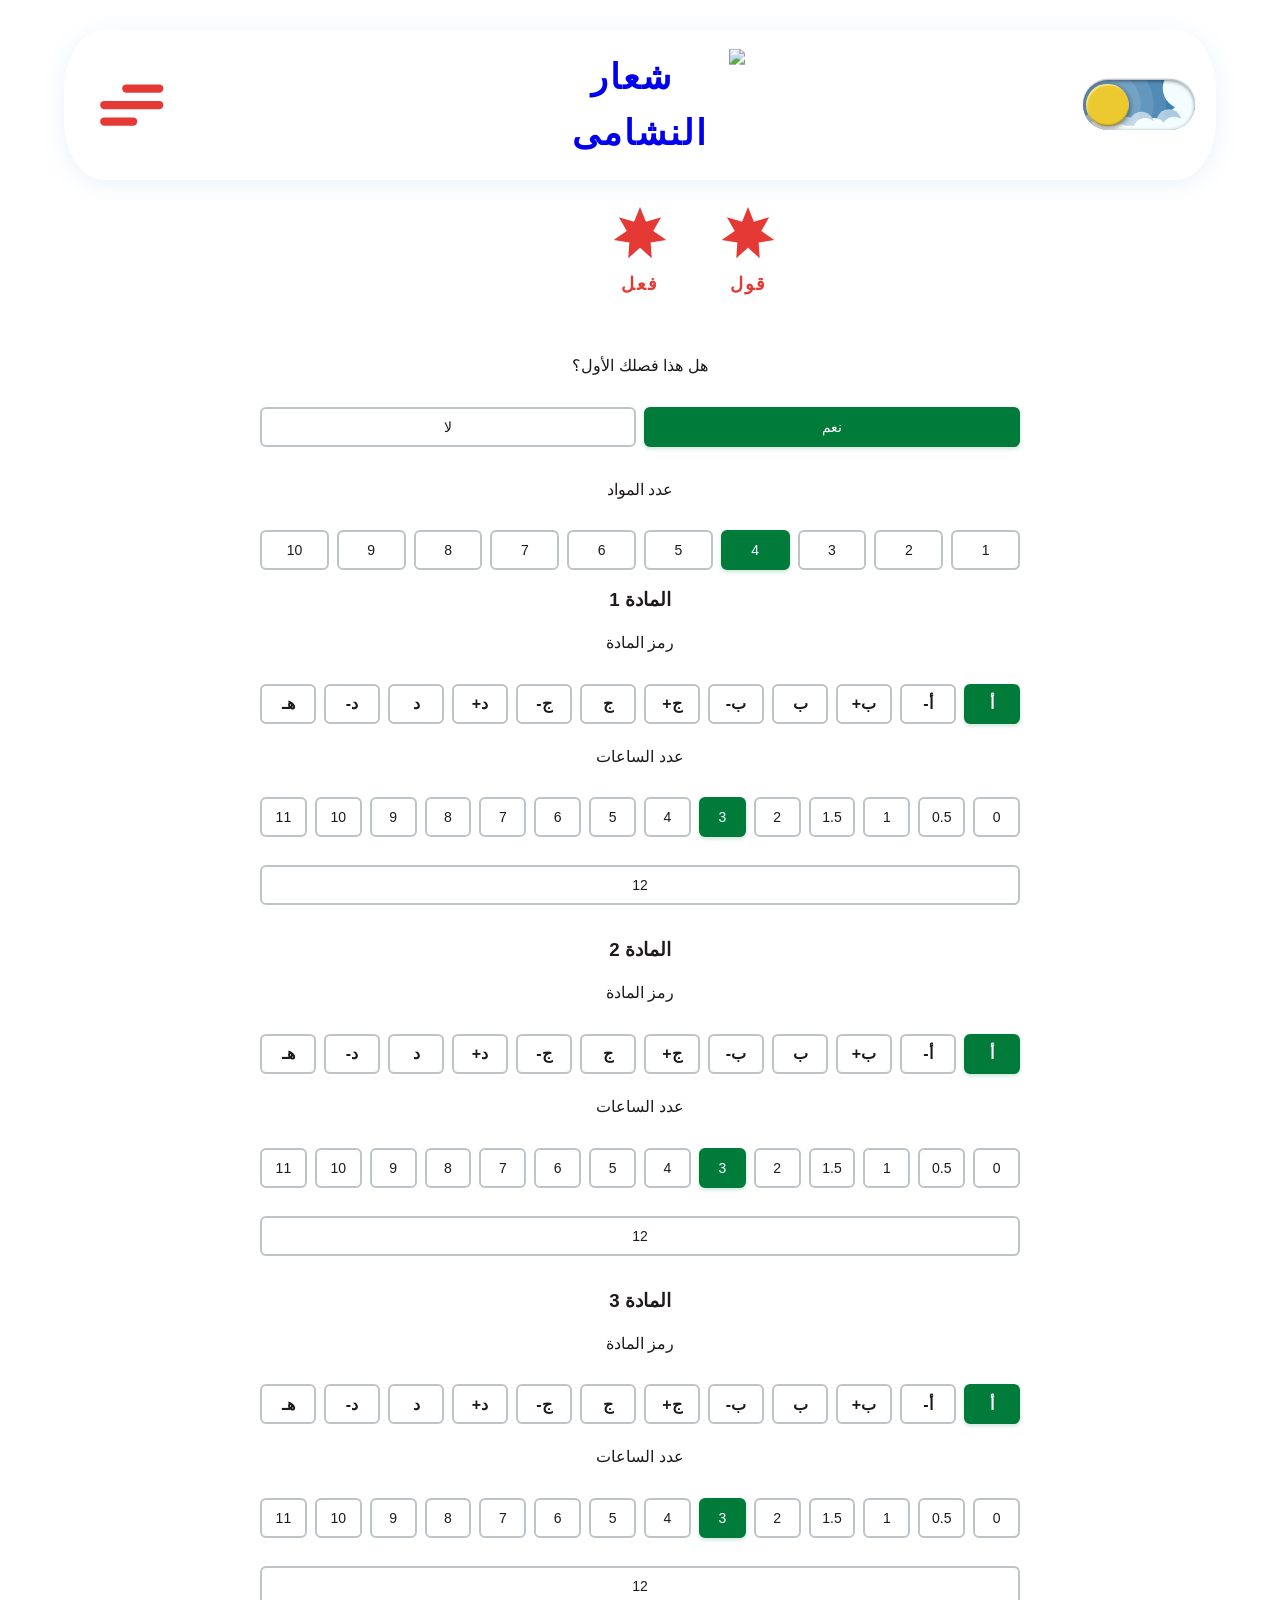
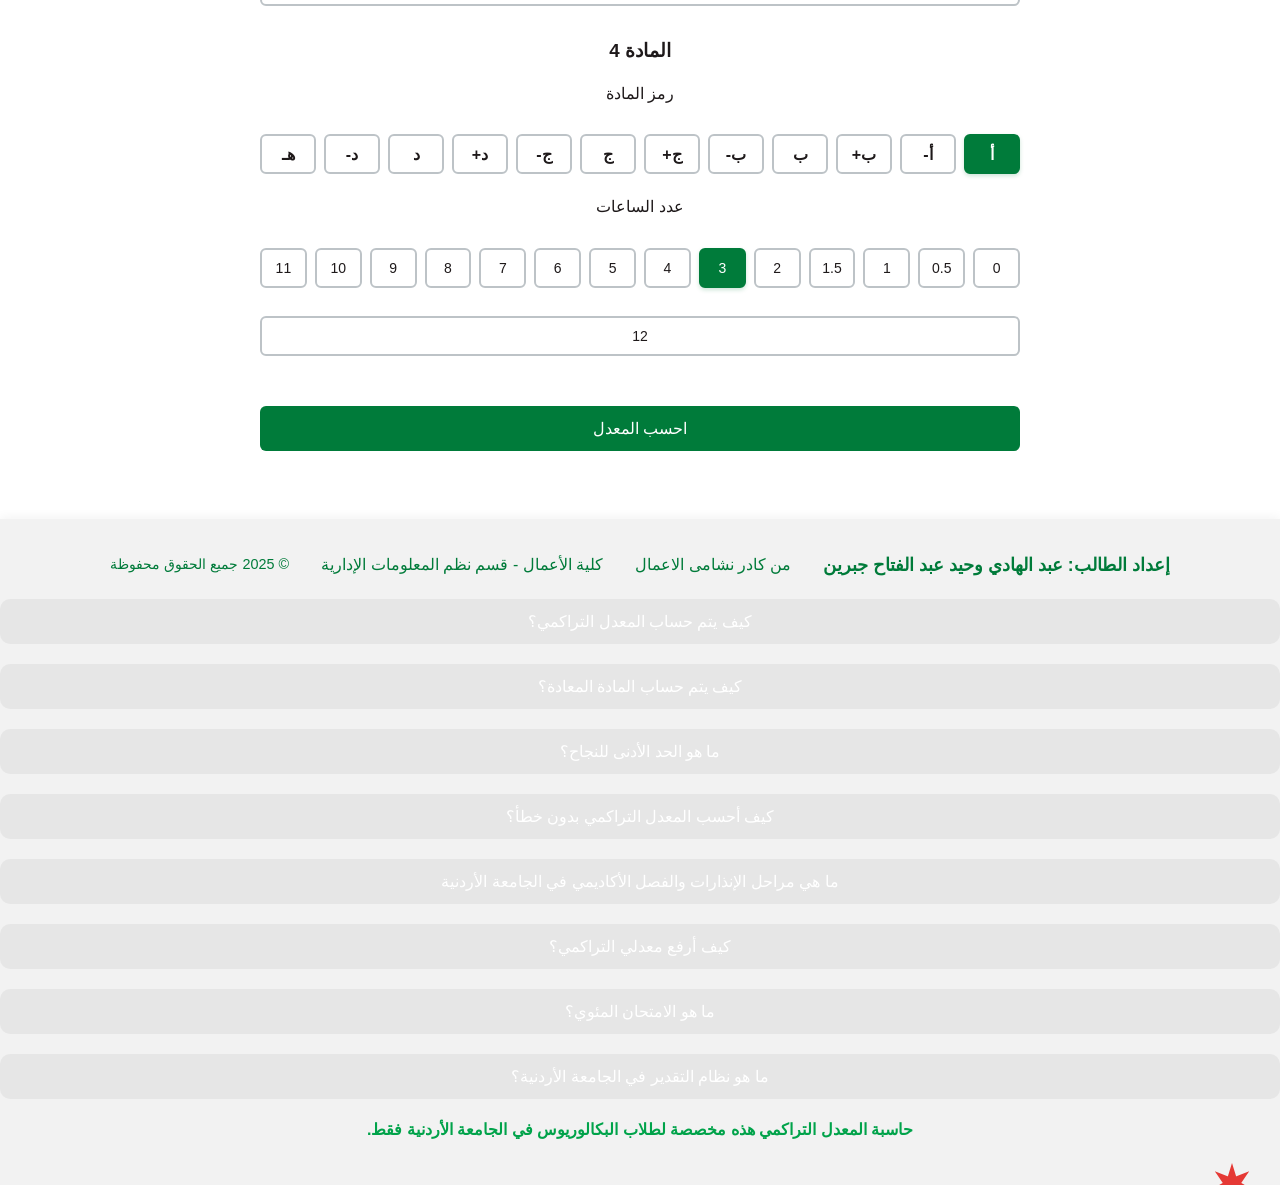
==== commit 4951c1a0: "0" ====
--- a/index.html
+++ b/index.html
@@ -18,7 +18,7 @@
   <link href="https://fonts.googleapis.com/css2?family=Poppins:wght@400;500;600&display=swap" rel="stylesheet">
   <link href="https://fonts.googleapis.com/css2?family=Tajawal:wght@400;500;700&display=swap" rel="stylesheet">
   <link rel="stylesheet" href="gpa-bba.css">
-  <link rel="icon" type="image/png" href="ALNASHAMA.png">
+  <link rel="icon" type="image/png" href="ALNASHAMA.webp">
 </head>
 
 <body>
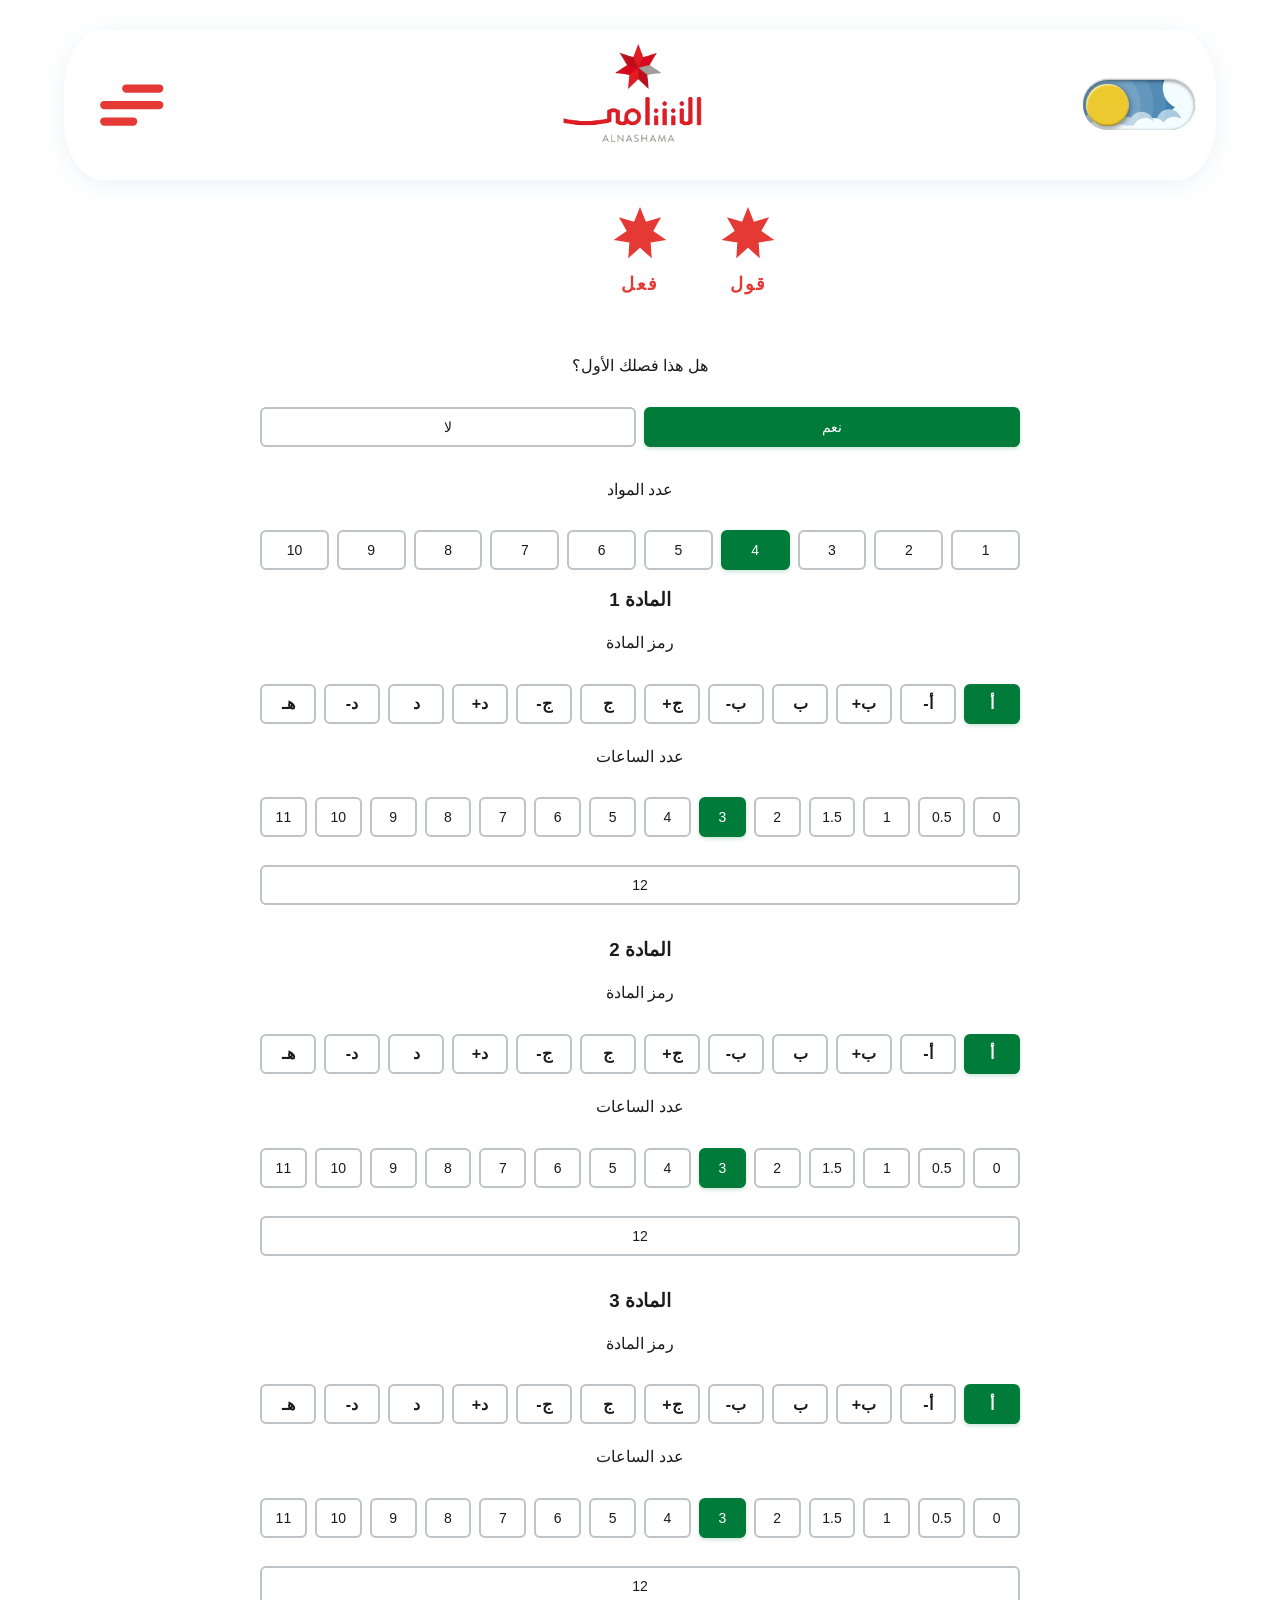
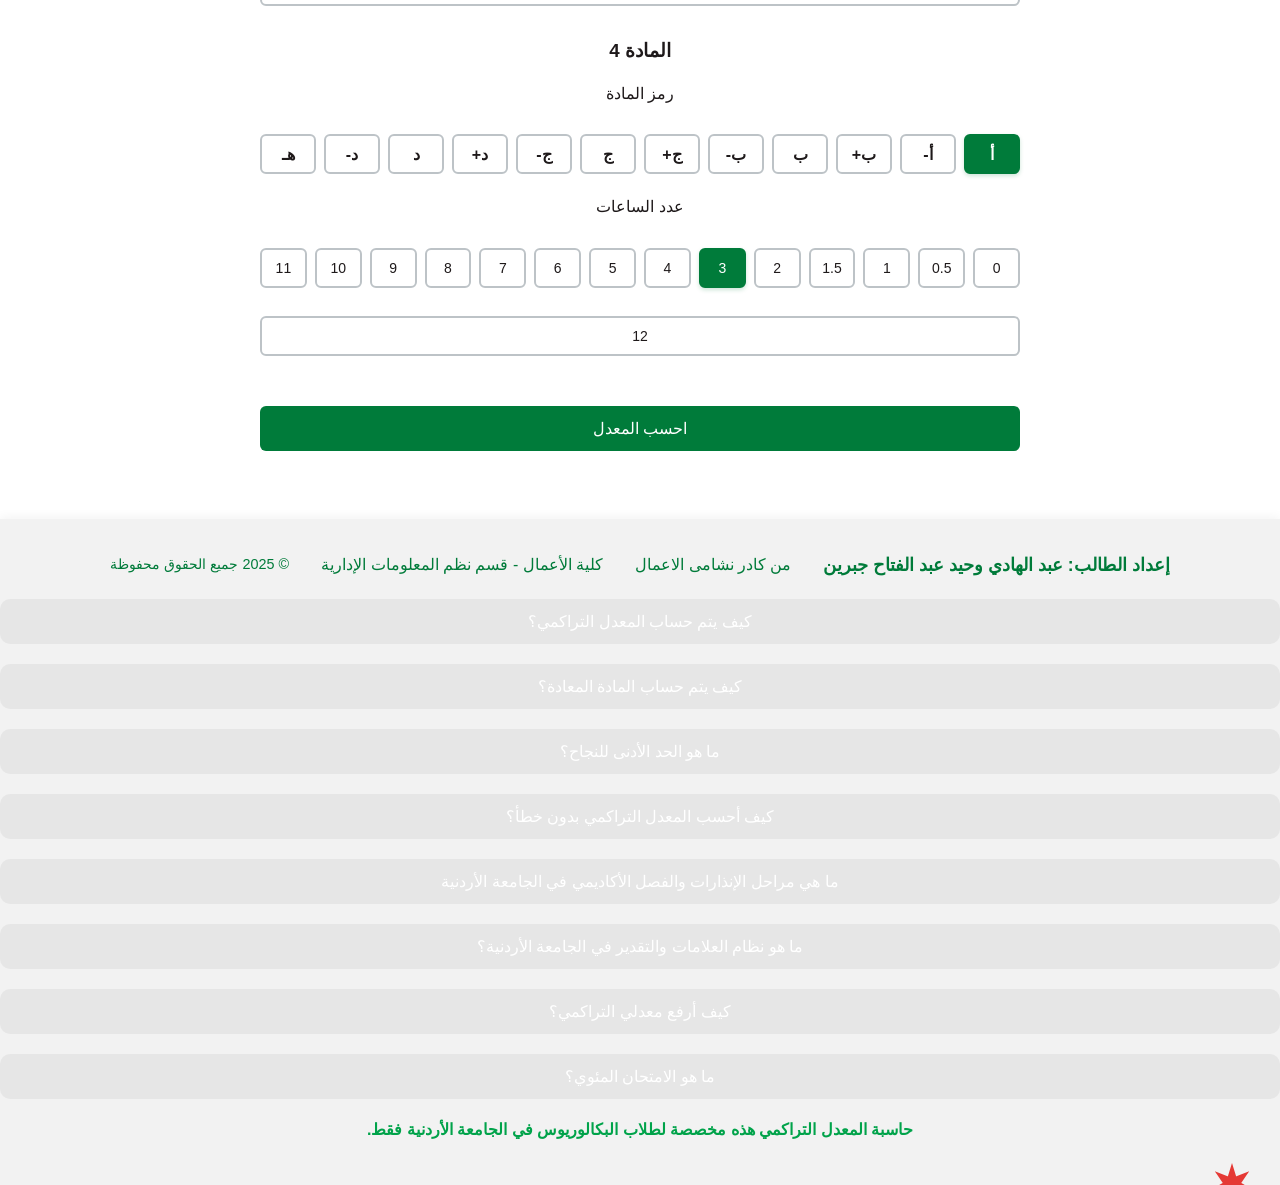
==== commit c000844d: "1234" ====
--- a/index.html
+++ b/index.html
@@ -18,7 +18,7 @@
   <link href="https://fonts.googleapis.com/css2?family=Poppins:wght@400;500;600&display=swap" rel="stylesheet">
   <link href="https://fonts.googleapis.com/css2?family=Tajawal:wght@400;500;700&display=swap" rel="stylesheet">
   <link rel="stylesheet" href="gpa-bba.css">
-  <link rel="icon" type="image/png" href="ALNASHAMA.webp">
+  <link rel="icon" type="image/webp" href="ALNASHAMA.webp">
 </head>
 
 <body>
@@ -33,7 +33,7 @@
       </svg>
     </label>
     <a href="index.html" class="header-logo-link">
-      <img src="img/ALNASHAMA.webp" alt="شعار النشامى" class="header-logo">
+      <img src="ALNASHAMA.webp" alt="شعار النشامى" class="header-logo">
     </a>
     <div id="welcomeStars"></div>
     <div class="theme-toggle">
@@ -324,141 +324,9 @@
             </ol>
           </div>
         </div>
-        <div class="faq-item">
-          <button class="faq-question"><span>ما هي مراحل الإنذارات والفصل الأكاديمي في الجامعة الأردنية</span></button>
-          <div class="faq-answer">
-            <div class="warnings-tree-root">
-              <!-- الجذر الجديد -->
-              <div style="display:flex;align-items:center;justify-content:center;margin:0 0 8px 0;">
-                <div class="warnings-tree-node warning-stage-red" style="color:#E53935;font-weight:bold;">
-                  <div style="font-size:15px;color:#222;font-weight:bold;">عند حصولك على معدل دون 2.0</div>
-                  <div style="font-size:18px;color:#E53935;font-weight:bold;margin-top:2px;">تعطى إنذار أول</div>
-                  <div class="tree-label-inside">نهاية الفصل 1</div>
-                </div>
-              </div>
-              <div class="warnings-tree-arrow-down">
-                <span style="font-size:2em;color:#007B3A;">&#8595;</span>
-              </div>
-              <div class="warnings-tree-node warning-stage-red" style="color:#E53935;font-weight:bold;">
-                <div style="font-size:15px;color:#222;font-weight:bold;">إذا استمر معدلك دون 2.0</div>
-                <div style="font-size:18px;color:#E53935;font-weight:bold;margin-top:2px;">تعطى إنذار نهائي</div>
-                <div class="tree-label-inside">نهاية الفصل 2</div>
-              </div>
-              <div class="warnings-tree-arrow-down">
-                <span style="font-size:2em;color:#007B3A;">&#8595;</span>
-              </div>
-              <!-- SVG متجاوب لربط الأبناء بمنحنيات Bezier (حل عملي) -->
-              <div style="position:relative; height:50px; width:100%;">
-                <svg width="100%" height="50" viewBox="0 0 100 50" preserveAspectRatio="none" style="position:absolute;top:0;left:0;z-index:0;pointer-events:none;">
-                  <path d="M50,0 C50,25 25,25 25,50" stroke="#007B3A" stroke-width="3.5" fill="none"/>
-                  <path d="M50,0 C50,25 75,25 75,50" stroke="#007B3A" stroke-width="3.5" fill="none"/>
-                </svg>
-              </div>
-              <div class="warnings-tree-branch-row" style="display:flex;justify-content:center;position:relative;">
-                <!-- الفرع الأيسر -->
-                <div class="warnings-tree-branch">
-                  <div class="warnings-tree-node condition-node">
-                    <div class="warnings-tree-condition">معدلك أكبر أو يساوي 1.95 أو أتممت 99 ساعة بنجاح</div>
-                    <div class="warnings-tree-result">تبقى تحت الإنذار النهائي</div>
-                    <div class="warnings-tree-stage stage-green">نهاية الفصل 3</div>
-                  </div>
-                </div>
-                <!-- الفرع الأيمن -->
-                <div class="warnings-tree-branch">
-                  <div class="warnings-tree-node condition-node">
-                    <div class="warnings-tree-condition">إذا حصلت على معدل أقل من 1.95</div>
-                    <div class="warnings-tree-result">تفصل دراسة خاصة لمدة فصل واحد</div>
-                    <div class="warnings-tree-stage stage-green">نهاية الفصل 3</div>
-                  </div>
-                  <!-- SVG متجاوب لربط الأبناء بمنحنيات Bezier (نهاية الفصل 4) -->
-                  <div style="position:relative; height:50px; width:100%;">
-                    <svg width="100%" height="50" viewBox="0 0 100 50" preserveAspectRatio="none" style="position:absolute;top:0;left:0;z-index:0;pointer-events:none;">
-                      <path d="M50,0 C50,25 25,25 25,50" stroke="#007B3A" stroke-width="3.5" fill="none"/>
-                      <path d="M50,0 C50,25 75,25 75,50" stroke="#007B3A" stroke-width="3.5" fill="none"/>
-                    </svg>
-                  </div>
-                  <div class="warnings-tree-branch-row" style="display:flex;justify-content:center;position:relative;">
-                    <!-- الفرع الأيسر -->
-                    <div class="warnings-tree-branch">
-                      <div class="warnings-tree-node condition-node">
-                        <div class="warnings-tree-condition">إذا حصلت على معدل أكبر من أو يساوي 1.75</div>
-                        <div class="warnings-tree-result">تعطى فصل دراسة خاصة ثاني</div>
-                        <div class="warnings-tree-stage stage-green">نهاية الفصل 4</div>
-                      </div>
-                      <!-- SVG متجاوب لربط الأبناء بمنحنيات Bezier (نهاية الفصل 5) -->
-                      <div style="position:relative; height:50px; width:100%;">
-                        <svg width="100%" height="50" viewBox="0 0 100 50" preserveAspectRatio="none" style="position:absolute;top:0;left:0;z-index:0;pointer-events:none;">
-                          <path d="M50,0 C50,25 25,25 25,50" stroke="#007B3A" stroke-width="3.5" fill="none"/>
-                          <path d="M50,0 C50,25 75,25 75,50" stroke="#007B3A" stroke-width="3.5" fill="none"/>
-                        </svg>
-                      </div>
-                      <div class="warnings-tree-branch-row" style="display:flex;justify-content:center;position:relative;">
-                        <!-- الفرع الأيسر -->
-                        <div class="warnings-tree-branch">
-                          <div class="warnings-tree-node condition-node">
-                            <div class="warnings-tree-condition">إذا حصلت على معدل أكبر من أو يساوي 1.90</div>
-                            <div class="warnings-tree-result">تعطى فصل دراسة خاصة ثالث</div>
-                            <div class="warnings-tree-stage stage-green">نهاية الفصل 5</div>
-                          </div>
-                          <!-- SVG متجاوب لربط الأب والابن الأخير -->
-                          <div style="position:relative; height:40px; width:100%;">
-                            <svg width="100%" height="40" viewBox="0 0 100 40" preserveAspectRatio="none" style="position:absolute;top:0;left:0;z-index:0;pointer-events:none;">
-                              <path d="M50,0 C50,20 50,20 50,40" stroke="#007B3A" stroke-width="3.5" fill="none"/>
-                            </svg>
-                          </div>
-                          <div class="warnings-tree-node condition-node">
-                            <div class="warnings-tree-condition">إذا لم تحصل على معدل 2.0</div>
-                            <div class="warnings-tree-result">تفصل نهائيًا من الجامعة</div>
-                            <div class="warnings-tree-stage stage-green">نهاية الفصل 6</div>
-                          </div>
-                        </div>
-                        <!-- الفرع الأيمن -->
-                        <div class="warnings-tree-branch vertical-children">
-                          <div class="warnings-tree-node condition-node">
-                            <div class="warnings-tree-condition">إذا حصلت على معدل أقل من 1.90</div>
-                            <div class="warnings-tree-result">تفصل نهائيًا من الجامعة</div>
-                            <div class="warnings-tree-stage stage-green">نهاية الفصل 5</div>
-                          </div>
-                        </div>
-                      </div>
-                    </div>
-                    <!-- الفرع الأيمن -->
-                    <div class="warnings-tree-branch">
-                      <div class="warnings-tree-node condition-node">
-                        <div class="warnings-tree-condition">إذا حصلت على معدل أقل من 1.75</div>
-                        <div class="warnings-tree-result">تفصل نهائيًا من الجامعة</div>
-                        <div class="warnings-tree-stage stage-green">نهاية الفصل 4</div>
-                      </div>
-                    </div>
-                  </div>
-                </div>
-            </div>
-            </div>
-            
-            <!-- ملاحظات هامة يجب أن تعلمها -->
-            <div class="important-notes" style="margin-top: 30px; padding: 20px; background: #f8f9fa; border-radius: 12px;">
-              <h3 style="color: #E53935; margin-bottom: 15px; font-size: 18px; text-align: center;">ملاحظات هامة يجب أن تعلمها</h3>
-              <ul style="list-style: none; padding: 0; margin: 0;">
-                <li style="margin-bottom: 12px; padding: 8px 0; border-bottom: 1px solid #e0e0e0;">
-                  <strong style="color: #007B3A;">•</strong> في أي مرحلة من المراحل المذكورة سابقاً إذا ارتفع معدلك التراكمي فوق <strong style="color: #E53935;">(2.00)</strong> نقطة تُلغى جميع الإنذارات عنك أو تعود إلى الدراسة المنتظمة.
-                </li>
-                <li style="margin-bottom: 12px; padding: 8px 0; border-bottom: 1px solid #e0e0e0;">
-                  <strong style="color: #007B3A;">•</strong> في أي فصل من الفصول الدراسية إذا انخفض معدلك التراكمي دون <strong style="color: #E53935;">(1.00)</strong> نقطة تفصل من التخصص (باستثناء فصل قبولك في الجامعة أو في الفصل الصيفي)، وعليك تحويل تخصصك إلى تخصص آخر وإذا كنت قد حولت تخصصك سابقاً تفصل نهائياً من الجامعة.
-                </li>
-                <li style="margin-bottom: 12px; padding: 8px 0; border-bottom: 1px solid #e0e0e0;">
-                  <strong style="color: #007B3A;">•</strong> في الفصل الصيفي لا تُعطى أي إنذارات أكاديمية.
-                </li>
-                <li style="margin-bottom: 12px; padding: 8px 0; border-bottom: 1px solid #e0e0e0;">
-                  <strong style="color: #007B3A;">•</strong> هل تعرف ماذا يعني فصلك إلى الدراسة الخاصة:
-                  <ul style="margin-top: 8px; margin-right: 20px; list-style: disc;">
-                    <li style="margin-bottom: 6px;">يعني إيقاف تسجيلك لحين إحضار ولي أمرك وتوقيع تعهد وإقرار عند مسجل كليتك يبين فيه وضعك الأكاديمي.</li>
-                    <li style="margin-bottom: 6px;">يعني مضاعفة رسومك الجامعية، أما الطالب المقبول ضمن البرنامج الموازي لا تتضاعف رسومه الجامعية ولكنه يخضع لمراحل الدراسة الخاصة.</li>
-                  </ul>
-                </li>
-              </ul>
-            </div>
-          </div>
-        </div>
+        <!-- مكان سؤال مراحل الإنذارات والفصل الأكاديمي سيحقن من JS -->
+        <section id="warnings-faq-section" class="faq-item"></section>
+        <section id="grading-system-faq-section" class="faq-item"></section>
         <div class="faq-item">
           <button class="faq-question"><span>كيف أرفع معدلي التراكمي؟</span></button>
           <div class="faq-answer">
@@ -498,31 +366,9 @@
             </ul>
           </div>
         </div>
-        <div class="faq-item">
-          <button class="faq-question"><span>ما هو نظام التقدير في الجامعة الأردنية؟</span></button>
-          <div class="faq-answer">
-            <p>ما هو نظام التقدير في الجامعة الأردنية؟ يعتمد على الرموز والتقديرات التالية:</p>
-            <table class="example-table small-table">
-              <thead>
-                <tr>
-                  <th>العلامة</th>
-                  <th>النقاط</th>
-                </tr>
-              </thead>
-              <tbody>
-                <tr><td>3.65 – 4</td><td>ممتاز</td></tr>
-                <tr><td>3.00-3.64</td><td>جيد جداً</td></tr>
-                <tr><td>2.50 -2.99</td><td>جيد</td></tr>
-                <tr><td>2.00 -2.49</td><td>مقبول</td></tr>
-                <tr><td>دون 2.00</td><td>ضعيف</td></tr>
-              </tbody>
-            </table>
-          </div>
-        </div>
-        <!-- يمكنك إضافة المزيد من الأسئلة هنا -->
       </div>
     </section>
-    <p style="color:#00a34a; font-weight:bold; margin-top:18px; text-align:center;">حاسبة المعدل التراكمي هذه مخصصة لطلاب البكالوريوس في الجامعة الأردنية فقط.</p>
+    <p class="only-bachelor-warning">حاسبة المعدل التراكمي هذه مخصصة لطلاب البكالوريوس في الجامعة الأردنية فقط.</p>
   </footer>
 
   <!-- قائمة جانبية تظهر عند الضغط على زر الهامبرغر (مطابقة لطريقة gpa) -->
--- a/gpa-bba.css
+++ b/gpa-bba.css
@@ -3,19 +3,24 @@
    (لضمان تناسق العرض عبر جميع المتصفحات)
 ========================= */
 * {
-    margin: 0;
-    padding: 0;
-    box-sizing: border-box;
-    text-decoration: none;
-    list-style: none;
-    cursor: none !important;
-    caret-color: transparent !important;
-    scrollbar-width: none; /* Firefox */
-    -ms-overflow-style: none; /* IE 10+ */
-}
+  margin: 0;
+  padding: 0;
+  box-sizing: border-box;
+  text-decoration: none;
+  list-style: none;
+  cursor: none !important;
+  caret-color: transparent !important;
+  scrollbar-width: none;
+  /* Firefox */
+  -ms-overflow-style: none;
+  /* IE 10+ */
+}
+
 *::-webkit-scrollbar {
-  display: none; /* Chrome, Safari, Opera */
-}
+  display: none;
+  /* Chrome, Safari, Opera */
+}
+
 :root {
   /* ... باقي المتغيرات ... */
   --button-bg: var(--primary-color);
@@ -32,6 +37,7 @@
   --faq-question-light: #111;
   --tree-line-color: #007B3A;
 }
+
 [data-theme="dark"] {
   /* ... باقي المتغيرات ... */
   --button-bg: var(--primary-color);
@@ -53,109 +59,140 @@
    متغيرات الألوان الرئيسية للوضع الفاتح
 ========================= */
 :root {
-    --bg-color: #ffffff;
-    --text-color: #1E191A;
-    --primary-color: #007B3A;
-    --secondary-color: #ED2B2B;
-    --border-color: #bdc3c7;
-    --input-bg: #FFFFFF;
-    --table-bg: #f8f9fa;
-    --table-hover: #f0f0f0;
-    --footer-bg: rgba(0, 0, 0, 0.05);
-    --label-color: #1E191A;
-    --course-text-color: #1E191A;
+  --bg-color: #ffffff;
+  --text-color: #1E191A;
+  --primary-color: #007B3A;
+  --secondary-color: #ED2B2B;
+  --border-color: #bdc3c7;
+  --input-bg: #FFFFFF;
+  --table-bg: #f8f9fa;
+  --table-hover: #f0f0f0;
+  --footer-bg: rgba(0, 0, 0, 0.05);
+  --label-color: #1E191A;
+  --course-text-color: #1E191A;
 }
 
 /* =========================
    متغيرات الألوان للوضع الليلي (عند تفعيل data-theme="dark")
 ========================= */
 [data-theme="dark"] {
-    --bg-color: #1a1a1a;
-    --text-color: #ffffff;
-    --primary-color: #00a34a;
-    --border-color: #404040;
-    --input-bg: #2d2d2d;
-    --table-bg: #2d2d2d;
-    --table-hover: #404040;
-    --footer-bg: rgba(255, 255, 255, 0.05);
-    --label-color: #ffffff;
-    --course-text-color: #ffffff;
+  --bg-color: #1a1a1a;
+  --text-color: #ffffff;
+  --primary-color: #00a34a;
+  --border-color: #404040;
+  --input-bg: #2d2d2d;
+  --table-bg: #2d2d2d;
+  --table-hover: #404040;
+  --footer-bg: rgba(255, 255, 255, 0.05);
+  --label-color: #ffffff;
+  --course-text-color: #ffffff;
+}
+
+
+/* =========================
+   الوضع الليلي لجداول الأسئلة الشائعة
+========================= */
+[data-theme="dark"] .faq-section .small-table {
+  background: var(--table-bg) !important;
+  border: 1px solid var(--border-color) !important;
+  box-shadow: 0 2px 8px rgba(0, 0, 0, 0.2) !important;
+}
+
+[data-theme="dark"] .faq-section .small-table th {
+  background: var(--primary-color) !important;
+  color: #fff !important;
+}
+
+[data-theme="dark"] .faq-section .small-table td {
+  background: var(--input-bg) !important;
+  color: #00a34a !important;
+  border: 1px solid var(--border-color) !important;
+}
+
+[data-theme="dark"] .faq-section .small-table tr:nth-child(even) td {
+  background: #232323 !important;
+}
+
+[data-theme="dark"] .faq-section .small-table tr:hover td {
+  background: #333 !important;
 }
 
 /* =========================
    رسالة الخطأ المنبثقة في أعلى الصفحة
 ========================= */
 .error-message {
-    position: fixed;
-    top: 20px;
-    right: 20px;
-    background: rgba(220, 53, 69, 0.95);
-    color: white;
-    padding: 15px 25px;
-    border-radius: 8px;
-    box-shadow: 0 4px 15px rgba(0, 0, 0, 0.2);
-    font-size: 14px;
-    font-weight: 500;
-    z-index: 9999;
-    animation: slideIn 0.3s ease-out, fadeOut 0.3s ease-out 2.7s forwards;
-    display: flex;
-    align-items: center;
-    gap: 10px;
+  position: fixed;
+  top: 20px;
+  right: 20px;
+  background: rgba(220, 53, 69, 0.95);
+  color: white;
+  padding: 15px 25px;
+  border-radius: 8px;
+  box-shadow: 0 4px 15px rgba(0, 0, 0, 0.2);
+  font-size: 14px;
+  font-weight: 500;
+  z-index: 9999;
+  animation: slideIn 0.3s ease-out, fadeOut 0.3s ease-out 2.7s forwards;
+  display: flex;
+  align-items: center;
+  gap: 10px;
 }
 
 /* =========================
    أيقونة الخطأ داخل رسالة الخطأ
 ========================= */
 .error-message i {
-    font-size: 18px;
+  font-size: 18px;
 }
 
 /* =========================
    حركة دخول رسالة الخطأ
 ========================= */
 @keyframes slideIn {
-    from {
-        transform: translateX(100%);
-        opacity: 0;
-    }
-    to {
-        transform: translateX(0);
-        opacity: 1;
-    }
+  from {
+    transform: translateX(100%);
+    opacity: 0;
+  }
+
+  to {
+    transform: translateX(0);
+    opacity: 1;
+  }
 }
 
 /* =========================
    حركة اختفاء رسالة الخطأ
 ========================= */
 @keyframes fadeOut {
-    from {
-        opacity: 1;
-    }
-    to {
-        opacity: 0;
-    }
+  from {
+    opacity: 1;
+  }
+
+  to {
+    opacity: 0;
+  }
 }
 
 /* =========================
    إخفاء العناصر عند الحاجة
 ========================= */
 .hidden {
-    display: none;
+  display: none;
 }
 
 /* =========================
    أنماط الجسم الرئيسي للصفحة
 ========================= */
 body {
-    font-family: 'Poppins', sans-serif;
-    background: var(--bg-color);
-    color: var(--text-color);
-    line-height: 1.6;
-    margin: 0;
-    height: 100%;
-    margin-left: auto;
-    margin-right: auto;
-    transition: background-color 0.3s ease, color 0.3s ease;
+  font-family: 'Poppins', sans-serif;
+  background: var(--bg-color);
+  color: var(--text-color);
+  line-height: 1.6;
+  margin: 0;
+  height: 100%;
+  margin-left: auto;
+  margin-right: auto;
+  transition: background-color 0.3s ease, color 0.3s ease;
 }
 
 
@@ -164,700 +201,724 @@
    غلاف الصفحة الرئيسي (لضبط الطول الكامل)
 ========================= */
 .wrapper {
-    display: flex;
-    flex-direction: column;
-    min-height: 100vh;
+  display: flex;
+  flex-direction: column;
+  min-height: 100vh;
 }
 
 /* =========================
    الحاوية الرئيسية للمحتوى
 ========================= */
 .container {
-    max-width: 800px;
-    width: 90%;
-    background: none;
-    color: #1E191A;
-    border-radius: 12px;
-    text-align: center;
-    margin: 20px auto;
-    padding: 20px;
-    min-height: 100vh;
-    display: flex;
-    flex-direction: column;
+  max-width: 800px;
+  width: 90%;
+  background: none;
+  color: #1E191A;
+  border-radius: 12px;
+  text-align: center;
+  margin: 20px auto;
+  padding: 20px;
+  min-height: 100vh;
+  display: flex;
+  flex-direction: column;
 }
 
 /* =========================
    عنوان الصفحة الرئيسي
 ========================= */
 h1 {
-    font-size: 2rem;
-    color: #007B3A;
+  font-size: 2rem;
+  color: #007B3A;
+  margin-bottom: 20px;
+}
+
+/* =========================
+   الفقرات
+========================= */
+p {
+  font-size: 16px;
+  margin: 10px 0;
+  color: #241e1e;
+}
+
+/* =========================
+   تسميات الحقول
+========================= */
+label {
+  display: block;
+  margin-top: 15px;
+  font-weight: 500;
+  color: var(--label-color);
+  position: relative;
+}
+
+/* =========================
+   أيقونة داخل التسمية
+========================= */
+label i {
+  position: absolute;
+  left: 10px;
+  top: 50%;
+  transform: translateY(-50%);
+  color: #007B3A;
+}
+
+/* =========================
+   مجموعة الأزرار (للاختيارات المتعددة)
+========================= */
+.button-group {
+  display: flex;
+  flex-wrap: wrap;
+  gap: 8px;
+  margin-top: 8px;
+  margin-bottom: 15px;
+  min-height: 45px;
+}
+
+/* =========================
+   زر اختيار فردي
+========================= */
+.option-button {
+  padding: 8px 12px;
+  border: 2px solid #bdc3c7;
+  border-radius: 6px;
+  background: #FFFFFF;
+  color: #1E191A;
+  cursor: pointer;
+  transition: all 0.3s ease;
+  flex: 1;
+  min-width: 60px;
+  min-height: 40px;
+  text-align: center;
+  font-size: 14px;
+  font-weight: 500;
+}
+
+/* =========================
+   تأثير التحويم على زر الاختيار
+========================= */
+.option-button:hover {
+  background: #ED2B2B;
+  border-color: #ED2B2B;
+  transform: translateY(-1px);
+}
+
+/* =========================
+   الزر المحدد
+========================= */
+.option-button.selected {
+  background: #007B3A;
+  color: #FFFFFF;
+  border-color: #007B3A;
+  box-shadow: 0 2px 4px rgba(0, 123, 58, 0.2);
+}
+
+/* =========================
+   حقول الإدخال النصي
+========================= */
+input {
+  width: 100%;
+  padding: 12px 35px;
+  margin-top: 8px;
+  border: 1px solid var(--border-color);
+  border-radius: 6px;
+  font-size: 14px;
+  transition: border-color 0.3s ease;
+  background: var(--input-bg);
+  color: var(--text-color);
+  min-height: 45px;
+  caret-color: transparent !important;
+}
+
+/* =========================
+   تأثير التركيز على حقل الإدخال
+========================= */
+input:focus {
+  border-color: #007B3A;
+  outline: none;
+}
+
+/* =========================
+   إبراز الحقل عند وجود خطأ في الإدخال
+========================= */
+.input-error {
+  border-color: #dc3545 !important;
+  box-shadow: 0 0 0 0.2rem rgba(220, 53, 69, 0.25) !important;
+  animation: shake 0.5s ease-in-out;
+}
+
+/* =========================
+   رسالة الخطأ الصغيرة بجانب الحقل
+========================= */
+.error-message-inline {
+  color: #dc3545;
+  font-size: 12px;
+  margin-top: 5px;
+  display: flex;
+  align-items: center;
+  gap: 5px;
+  animation: fadeIn 0.3s ease-in-out;
+  background: rgba(220, 53, 69, 0.1);
+  padding: 8px 12px;
+  border-radius: 4px;
+  border-right: 3px solid #dc3545;
+}
+
+/* =========================
+   أيقونة الخطأ بجانب الحقل
+========================= */
+.error-message-inline i {
+  font-size: 14px;
+}
+
+/* =========================
+   حركة اهتزاز عند الخطأ
+========================= */
+@keyframes shake {
+
+  0%,
+  100% {
+    transform: translateX(0);
+  }
+
+  25% {
+    transform: translateX(-5px);
+  }
+
+  75% {
+    transform: translateX(5px);
+  }
+}
+
+/* =========================
+   حركة ظهور رسالة الخطأ الصغيرة
+========================= */
+@keyframes fadeIn {
+  from {
+    opacity: 0;
+    transform: translateY(-10px);
+  }
+
+  to {
+    opacity: 1;
+    transform: translateY(0);
+  }
+}
+
+/* =========================
+   تصميم الأزرار الرئيسية
+========================= */
+button {
+  width: 100%;
+  margin-top: 20px;
+  padding: 12px 20px;
+  background: #007B3A;
+  color: #FFFFFF;
+  border: none;
+  border-radius: 6px;
+  font-size: 16px;
+  cursor: pointer;
+  transition: background 0.3s ease, transform 0.3s ease;
+  min-height: 45px;
+}
+
+/* =========================
+   تأثير التحويم على الأزرار
+========================= */
+button:hover {
+  background: #ED2B2B;
+  transform: scale(1.05);
+}
+
+/* =========================
+   حاوية النتائج النهائية
+========================= */
+.result {
+  margin-top: 30px;
+  margin-bottom: 100px;
+  border-radius: 15px;
+  text-align: right;
+  animation: fadeIn 0.5s ease-in-out;
+  background: var(--table-bg);
+  padding: 25px;
+  box-shadow: 0 4px 15px rgba(0, 0, 0, 0.1);
+  min-height: 200px;
+}
+
+/* =========================
+   عنوان النتائج
+========================= */
+.result h2 {
+  color: #007B3A;
+  font-size: 24px;
+  margin-bottom: 25px;
+  text-align: center;
+  position: relative;
+  padding-bottom: 15px;
+}
+
+/* =========================
+   خط أسفل عنوان النتائج
+========================= */
+.result h2::after {
+  content: '';
+  position: absolute;
+  bottom: 0;
+  left: 50%;
+  transform: translateX(-50%);
+  width: 100px;
+  height: 3px;
+  background: #007B3A;
+  border-radius: 2px;
+}
+
+/* =========================
+   الفقرات داخل النتائج
+========================= */
+.result p {
+  margin: 15px 0;
+  font-size: 16px;
+  line-height: 1.6;
+}
+
+/* =========================
+   إبراز النص القوي داخل النتائج
+========================= */
+.result strong {
+  color: #1E191A;
+  font-weight: 600;
+}
+
+/* =========================
+   قيمة المعدل (GPA)
+========================= */
+.gpa-value {
+  font-size: 28px;
+  font-weight: 700;
+  color: #00a34a;
+  display: inline-block;
+  margin-right: 10px;
+  text-shadow: 1px 1px 2px rgba(0, 0, 0, 0.1);
+}
+
+/* =========================
+   تصنيف المعدل (ممتاز، جيد...)
+========================= */
+.category {
+  font-size: 20px;
+  color: #00a34a;
+  font-weight: 600;
+  display: inline-block;
+  margin-right: 10px;
+}
+
+/* =========================
+   جدول النتائج
+========================= */
+.result table {
+  width: 100%;
+  border-collapse: separate;
+  border-spacing: 0;
+  margin: 20px 0;
+  border-radius: 10px;
+  overflow: hidden;
+  box-shadow: 0 2px 8px rgba(0, 0, 0, 0.1);
+  table-layout: fixed;
+}
+
+/* =========================
+   رأس الجدول
+========================= */
+.result table th {
+  background: #007B3A;
+  color: #FFFFFF;
+  padding: 15px;
+  font-weight: 600;
+  text-align: center;
+  border: none;
+  min-width: 120px;
+}
+
+/* =========================
+   خلية الجدول
+========================= */
+.result table td {
+  padding: 12px 15px;
+  text-align: center;
+  border: 1px solid #e0e0e0;
+  background: #FFFFFF;
+  color: #00a34a;
+  font-weight: 500;
+  min-width: 120px;
+}
+
+/* =========================
+   تلوين الصفوف الزوجية في الجدول
+========================= */
+.result table tr:nth-child(even) td {
+  background: #f8f9fa;
+}
+
+/* =========================
+   تأثير التحويم على صف الجدول
+========================= */
+.result table tr:hover td {
+  background: #f0f0f0;
+}
+
+/* =========================
+   استجابة النتائج للشاشات الصغيرة (تصغير الخطوط والعناصر)
+========================= */
+@media (max-width: 768px) {
+  .result {
+    padding: 15px;
+    margin-top: 20px;
+    margin-bottom: 60px;
+  }
+
+  .result h2 {
+    font-size: 20px;
     margin-bottom: 20px;
-}
-
-/* =========================
-   الفقرات
-========================= */
-p {
-    font-size: 16px;
-    margin: 10px 0;
-    color: #241e1e;
-}
-
-/* =========================
-   تسميات الحقول
-========================= */
-label {
-    display: block;
-    margin-top: 15px;
-    font-weight: 500;
-    color: var(--label-color);
-    position: relative;
-}
-
-/* =========================
-   أيقونة داخل التسمية
-========================= */
-label i {
-    position: absolute;
-    left: 10px;
-    top: 50%;
-    transform: translateY(-50%);
-    color: #007B3A;
-}
-
-/* =========================
-   مجموعة الأزرار (للاختيارات المتعددة)
-========================= */
-.button-group {
-    display: flex;
-    flex-wrap: wrap;
-    gap: 8px;
-    margin-top: 8px;
-    margin-bottom: 15px;
-    min-height: 45px;
-}
-
-/* =========================
-   زر اختيار فردي
-========================= */
-.option-button {
-    padding: 8px 12px;
-    border: 2px solid #bdc3c7;
-    border-radius: 6px;
-    background: #FFFFFF;
-    color: #1E191A;
-    cursor: pointer;
-    transition: all 0.3s ease;
-    flex: 1;
-    min-width: 60px;
-    min-height: 40px;
-    text-align: center;
-    font-size: 14px;
-    font-weight: 500;
-}
-
-/* =========================
-   تأثير التحويم على زر الاختيار
-========================= */
-.option-button:hover {
-    background: #ED2B2B;
-    border-color: #ED2B2B;
-    transform: translateY(-1px);
-}
-
-/* =========================
-   الزر المحدد
-========================= */
-.option-button.selected {
-    background: #007B3A;
-    color: #FFFFFF;
-    border-color: #007B3A;
-    box-shadow: 0 2px 4px rgba(0, 123, 58, 0.2);
-}
-
-/* =========================
-   حقول الإدخال النصي
-========================= */
-input {
-    width: 100%;
-    padding: 12px 35px;
-    margin-top: 8px;
-    border: 1px solid var(--border-color);
-    border-radius: 6px;
-    font-size: 14px;
-    transition: border-color 0.3s ease;
-    background: var(--input-bg);
-    color: var(--text-color);
-    min-height: 45px;
-    caret-color: transparent !important;
-}
-
-/* =========================
-   تأثير التركيز على حقل الإدخال
-========================= */
-input:focus {
-    border-color: #007B3A;
-    outline: none;
-}
-
-/* =========================
-   إبراز الحقل عند وجود خطأ في الإدخال
-========================= */
-.input-error {
-    border-color: #dc3545 !important;
-    box-shadow: 0 0 0 0.2rem rgba(220, 53, 69, 0.25) !important;
-    animation: shake 0.5s ease-in-out;
-}
-
-/* =========================
-   رسالة الخطأ الصغيرة بجانب الحقل
-========================= */
-.error-message-inline {
-    color: #dc3545;
-    font-size: 12px;
-    margin-top: 5px;
-    display: flex;
-    align-items: center;
-    gap: 5px;
-    animation: fadeIn 0.3s ease-in-out;
-    background: rgba(220, 53, 69, 0.1);
-    padding: 8px 12px;
-    border-radius: 4px;
-    border-right: 3px solid #dc3545;
-}
-
-/* =========================
-   أيقونة الخطأ بجانب الحقل
-========================= */
-.error-message-inline i {
-    font-size: 14px;
-}
-
-/* =========================
-   حركة اهتزاز عند الخطأ
-========================= */
-@keyframes shake {
-    0%, 100% {
-        transform: translateX(0);
-    }
-    25% {
-        transform: translateX(-5px);
-    }
-    75% {
-        transform: translateX(5px);
-    }
-}
-
-/* =========================
-   حركة ظهور رسالة الخطأ الصغيرة
+  }
+
+  .gpa-value {
+    font-size: 10px;
+  }
+
+  .category {
+    font-size: 10px;
+  }
+
+  .result table th,
+  .result table td {
+    padding: 8px 10px;
+    font-size: 10px;
+  }
+
+  .result table {
+    font-size: 10px;
+  }
+
+  .result table th:nth-child(2),
+  .result table td:nth-child(2) {
+    font-size: 14px !important;
+  }
+
+  .grade-symbol {
+    font-size: 18px !important;
+    font-weight: bold;
+    color: #00a34a;
+  }
+}
+
+/* =========================
+   حركة ظهور النتائج
 ========================= */
 @keyframes fadeIn {
-    from {
-        opacity: 0;
-        transform: translateY(-10px);
-    }
-    to {
-        opacity: 1;
-        transform: translateY(0);
-    }
-}
-
-/* =========================
-   تصميم الأزرار الرئيسية
-========================= */
-button {
-    width: 100%;
-    margin-top: 20px;
-    padding: 12px 20px;
-    background: #007B3A;
-    color: #FFFFFF;
-    border: none;
-    border-radius: 6px;
-    font-size: 16px;
-    cursor: pointer;
-    transition: background 0.3s ease, transform 0.3s ease;
-    min-height: 45px;
-}
-
-/* =========================
-   تأثير التحويم على الأزرار
-========================= */
-button:hover {
-    background: #ED2B2B;
-    transform: scale(1.05);
-}
-
-/* =========================
-   حاوية النتائج النهائية
-========================= */
-.result {
-    margin-top: 30px;
-    margin-bottom: 100px;
-    border-radius: 15px;
-    text-align: right;
-    animation: fadeIn 0.5s ease-in-out;
-    background: var(--table-bg);
-    padding: 25px;
-    box-shadow: 0 4px 15px rgba(0, 0, 0, 0.1);
-    min-height: 200px;
-}
-
-/* =========================
-   عنوان النتائج
-========================= */
-.result h2 {
-    color: #007B3A;
-    font-size: 24px;
-    margin-bottom: 25px;
-    text-align: center;
-    position: relative;
-    padding-bottom: 15px;
-}
-
-/* =========================
-   خط أسفل عنوان النتائج
-========================= */
-.result h2::after {
-    content: '';
-    position: absolute;
-    bottom: 0;
-    left: 50%;
-    transform: translateX(-50%);
-    width: 100px;
-    height: 3px;
-    background: #007B3A;
-    border-radius: 2px;
-}
-
-/* =========================
-   الفقرات داخل النتائج
-========================= */
-.result p {
-    margin: 15px 0;
-    font-size: 16px;
-    line-height: 1.6;
-}
-
-/* =========================
-   إبراز النص القوي داخل النتائج
-========================= */
-.result strong {
-    color: #1E191A;
-    font-weight: 600;
-}
-
-/* =========================
-   قيمة المعدل (GPA)
-========================= */
-.gpa-value {
-    font-size: 28px;
-    font-weight: 700;
-    color: #00a34a;
-    display: inline-block;
-    margin-right: 10px;
-    text-shadow: 1px 1px 2px rgba(0, 0, 0, 0.1);
-}
-
-/* =========================
-   تصنيف المعدل (ممتاز، جيد...)
-========================= */
-.category {
-    font-size: 20px;
-    color: #00a34a;
-    font-weight: 600;
-    display: inline-block;
-    margin-right: 10px;
-}
-
-/* =========================
-   جدول النتائج
+  from {
+    opacity: 0;
+    transform: translateY(-20px);
+  }
+
+  to {
+    opacity: 1;
+    transform: translateY(0);
+  }
+}
+
+/* =========================
+   حركة دخول الجدول
 ========================= */
 .result table {
-    width: 100%;
-    border-collapse: separate;
-    border-spacing: 0;
-    margin: 20px 0;
-    border-radius: 10px;
-    overflow: hidden;
-    box-shadow: 0 2px 8px rgba(0, 0, 0, 0.1);
-    table-layout: fixed;
-}
-
-/* =========================
-   رأس الجدول
-========================= */
-.result table th {
-    background: #007B3A;
-    color: #FFFFFF;
-    padding: 15px;
-    font-weight: 600;
-    text-align: center;
-    border: none;
-    min-width: 120px;
-}
-
-/* =========================
-   خلية الجدول
-========================= */
-.result table td {
-    padding: 12px 15px;
-    text-align: center;
-    border: 1px solid #e0e0e0;
-    background: #FFFFFF;
-    color: #00a34a;
-    font-weight: 500;
-    min-width: 120px;
-}
-
-/* =========================
-   تلوين الصفوف الزوجية في الجدول
-========================= */
-.result table tr:nth-child(even) td {
-    background: #f8f9fa;
-}
-
-/* =========================
-   تأثير التحويم على صف الجدول
-========================= */
-.result table tr:hover td {
-    background: #f0f0f0;
-}
-
-/* =========================
-   استجابة النتائج للشاشات الصغيرة (تصغير الخطوط والعناصر)
-========================= */
-@media (max-width: 768px) {
-    .result {
-        padding: 15px;
-        margin-top: 20px;
-        margin-bottom: 60px;
-    }
-    .result h2 {
-        font-size: 20px;
-        margin-bottom: 20px;
-    }
-    .gpa-value {
-        font-size: 10px;
-    }
-    .category {
-        font-size: 10px;
-    }
-    .result table th,
-    .result table td {
-        padding: 8px 10px;
-        font-size: 10px;
-    }
-    .result table {
-        font-size: 10px;
-    }
-    .result table th:nth-child(2),
-    .result table td:nth-child(2) {
-        font-size: 14px !important;
-    }
-    .grade-symbol {
-        font-size: 18px !important;
-        font-weight: bold;
-        color: #00a34a;
-    }
-}
-
-/* =========================
-   حركة ظهور النتائج
-========================= */
-@keyframes fadeIn {
-    from {
-        opacity: 0;
-        transform: translateY(-20px);
-    }
-    to {
-        opacity: 1;
-        transform: translateY(0);
-    }
-}
-
-/* =========================
-   حركة دخول الجدول
-========================= */
-.result table {
-    animation: slideIn 0.5s ease-out;
+  animation: slideIn 0.5s ease-out;
 }
 
 @keyframes slideIn {
-    from {
-        opacity: 0;
-        transform: translateX(-20px);
-    }
-    to {
-        opacity: 1;
-        transform: translateX(0);
-    }
+  from {
+    opacity: 0;
+    transform: translateX(-20px);
+  }
+
+  to {
+    opacity: 1;
+    transform: translateX(0);
+  }
 }
 
 /* =========================
    إبراز آخر عمود في الجدول
 ========================= */
 .result table td:last-child {
-    font-weight: 600;
-    color: #00a34a;
+  font-weight: 600;
+  color: #00a34a;
 }
 
 /* =========================
    تأثير الانتقال على صفوف الجدول عند التحويم
 ========================= */
 .result table tr {
-    transition: all 0.3s ease;
+  transition: all 0.3s ease;
 }
 
 .result table tr:hover {
-    transform: scale(1.01);
-    box-shadow: 0 2px 8px rgba(0, 0, 0, 0.1);
+  transform: scale(1.01);
+  box-shadow: 0 2px 8px rgba(0, 0, 0, 0.1);
 }
 
 /* =========================
    أنماط عامة للجداول
 ========================= */
 table {
-    width: 100%;
-    border-collapse: collapse;
-    margin-top: 15px;
+  width: 100%;
+  border-collapse: collapse;
+  margin-top: 15px;
 }
 
 table th,
 table td {
-    border: 1px solid #ddd;
-    padding: 10px;
-    text-align: center;
+  border: 1px solid #ddd;
+  padding: 10px;
+  text-align: center;
 }
 
 table th {
+  background: #007B3A;
+  color: #FFFFFF;
+}
+
+table tr:nth-child(even) {
+  background: #F9F9F9;
+}
+
+table tr:hover {
+  background: #EAEAEA;
+}
+
+/* =========================
+   الشريط السفلي (footer bar)
+========================= */
+.bottom-bar {
+  backdrop-filter: blur(10px);
+  bottom: 0;
+  left: 0;
+}
+
+.bottom-bar__content {
+  min-height: 60px;
+  max-width: 1200px;
+  padding: 0 30px;
+  margin: 0 auto;
+  display: flex;
+  justify-content: space-between;
+  align-items: center;
+  flex-direction: row-reverse;
+}
+
+.logo__img {
+  height: 50px;
+}
+
+/* =========================
+   أزرار وتصميمات خاصة للشاشات الصغيرة
+========================= */
+@media (max-width: 768px) {
+  .btn {
+    font-size: 12px;
+    padding: 8px 20px;
+    border-radius: 8px;
     background: #007B3A;
-    color: #FFFFFF;
-}
-
-table tr:nth-child(even) {
-    background: #F9F9F9;
-}
-
-table tr:hover {
-    background: #EAEAEA;
-}
-
-/* =========================
-   الشريط السفلي (footer bar)
-========================= */
-.bottom-bar {
-    backdrop-filter: blur(10px);
-    bottom: 0;
-    left: 0;
-}
-
-.bottom-bar__content {
-    min-height: 60px;
-    max-width: 1200px;
-    padding: 0 30px;
-    margin: 0 auto;
-    display: flex;
-    justify-content: space-between;
-    align-items: center;
-    flex-direction: row-reverse;
-}
-
-.logo__img {
-    height: 50px;
-}
-
-/* =========================
-   أزرار وتصميمات خاصة للشاشات الصغيرة
+    border: 1px solid #D02024;
+    transition: all 0.2s ease-in-out;
+  }
+
+  .btn:hover {
+    background: rgba(0, 0, 0, 0.2);
+  }
+
+  .line {
+    fill: none;
+    stroke: rgb(197, 15, 15);
+    stroke-linecap: round;
+    stroke-linejoin: round;
+    stroke-width: 3;
+    transition: stroke-dasharray 600ms cubic-bezier(0.4, 0, 0.2, 1),
+      stroke-dashoffset 600ms cubic-bezier(0.4, 0, 0.2, 1);
+  }
+
+  .line-top-bottom {
+    stroke-dasharray: 12 63;
+  }
+
+  .button-group {
+    gap: 5px;
+  }
+
+  .option-button {
+    padding: 6px 10px;
+    font-size: 12px;
+    min-width: 50px;
+  }
+}
+
+/* =========================
+   تذييل الصفحة (footer)
+========================= */
+.footer {
+  background: var(--footer-bg);
+  text-align: center;
+  padding: 2rem 0;
+  box-shadow: 0 -2px 10px rgba(0, 0, 0, 0.05);
+  margin-top: 3rem;
+}
+
+.footer__content {
+  max-width: 1200px;
+  margin: 0 auto;
+  padding: 0 1.5rem;
+  display: flex;
+  flex-direction: column;
+  align-items: center;
+}
+
+.footer__content p {
+  margin: 0.5rem 0;
+  font-size: 1rem;
+  color: #007B3A;
+  font-weight: 500;
+  line-height: 1.6;
+  transition: all 0.3s ease;
+}
+
+.footer__content p:first-child {
+  font-weight: 600;
+  color: #007B3A;
+  font-size: 1.1rem;
+}
+
+.footer__content p:last-child {
+  margin-top: 1rem;
+  font-size: 0.9rem;
+  color: #007B3A;
+}
+
+/* =========================
+   تذييل الصفحة للشاشات الكبيرة
+========================= */
+@media (min-width: 768px) {
+  .footer__content {
+    flex-direction: row;
+    justify-content: center;
+    flex-wrap: wrap;
+    gap: 2rem;
+  }
+
+  .footer__content p {
+    margin: 0;
+  }
+
+  .footer__content p:last-child {
+    margin-top: 0;
+  }
+}
+
+/* =========================
+   تذييل الصفحة للشاشات الصغيرة
 ========================= */
 @media (max-width: 768px) {
-    .btn {
-        font-size: 12px;
-        padding: 8px 20px;
-        border-radius: 8px;
-        background: #007B3A;
-        border: 1px solid #D02024;
-        transition: all 0.2s ease-in-out;
-    }
-    .btn:hover {
-        background: rgba(0, 0, 0, 0.2);
-    }
-    .line {
-        fill: none;
-        stroke: rgb(197, 15, 15);
-        stroke-linecap: round;
-        stroke-linejoin: round;
-        stroke-width: 3;
-        transition: stroke-dasharray 600ms cubic-bezier(0.4, 0, 0.2, 1),
-            stroke-dashoffset 600ms cubic-bezier(0.4, 0, 0.2, 1);
-    }
-    .line-top-bottom {
-        stroke-dasharray: 12 63;
-    }
-    .button-group {
-        gap: 5px;
-    }
-    .option-button {
-        padding: 6px 10px;
-        font-size: 12px;
-        min-width: 50px;
-    }
-}
-
-/* =========================
-   تذييل الصفحة (footer)
-========================= */
-.footer {
-    background: var(--footer-bg);
-    text-align: center;
-    padding: 2rem 0;
-    box-shadow: 0 -2px 10px rgba(0, 0, 0, 0.05);
-    margin-top: 3rem;
-}
-
-.footer__content {
-    max-width: 1200px;
-    margin: 0 auto;
-    padding: 0 1.5rem;
-    display: flex;
-    flex-direction: column;
-    align-items: center;
-}
-
-.footer__content p {
-    margin: 0.5rem 0;
+  .footer {
+    padding: 1.5rem 0;
+  }
+
+  .footer__content {
+    padding: 0 1rem;
+  }
+
+  .footer__content p {
+    font-size: 0.9rem;
+  }
+
+  .footer__content p:first-child {
     font-size: 1rem;
-    color: #007B3A;
-    font-weight: 500;
-    line-height: 1.6;
-    transition: all 0.3s ease;
-}
-
-.footer__content p:first-child {
-    font-weight: 600;
-    color: #007B3A;
-    font-size: 1.1rem;
-}
-
-.footer__content p:last-child {
-    margin-top: 1rem;
-    font-size: 0.9rem;
-    color: #007B3A;
-}
-
-/* =========================
-   تذييل الصفحة للشاشات الكبيرة
-========================= */
-@media (min-width: 768px) {
-    .footer__content {
-        flex-direction: row;
-        justify-content: center;
-        flex-wrap: wrap;
-        gap: 2rem;
-    }
-    .footer__content p {
-        margin: 0;
-    }
-    .footer__content p:last-child {
-        margin-top: 0;
-    }
-}
-
-/* =========================
-   تذييل الصفحة للشاشات الصغيرة
-========================= */
-@media (max-width: 768px) {
-    .footer {
-        padding: 1.5rem 0;
-    }
-    .footer__content {
-        padding: 0 1rem;
-    }
-    .footer__content p {
-        font-size: 0.9rem;
-    }
-    .footer__content p:first-child {
-        font-size: 1rem;
-    }
+  }
 }
 
 .course .button-group {
-    margin-bottom: 20px;
+  margin-bottom: 20px;
 }
 
 .course .option-button {
-    min-width: 45px;
-    padding: 6px 8px;
+  min-width: 45px;
+  padding: 6px 8px;
 }
 
 .course-code .option-button {
-    font-size: 16px;
-    font-weight: bold;
-    min-width: 40px;
-    padding: 6px 4px;
+  font-size: 16px;
+  font-weight: bold;
+  min-width: 40px;
+  padding: 6px 4px;
 }
 
 .course-name {
-    position: relative;
-    cursor: pointer;
-    color: var(--course-text-color);
+  position: relative;
+  cursor: pointer;
+  color: var(--course-text-color);
 }
 
 .course-name:hover::after {
-    content: 'يمكنك تغيير اسم المادة اختياري';
-    position: absolute;
-    bottom: 100%;
-    right: 50%;
-    transform: translateX(50%);
-    background: rgba(0, 0, 0, 0.8);
-    color: white;
-    padding: 8px 12px;
-    border-radius: 6px;
-    font-size: 13px;
-    white-space: nowrap;
-    margin-bottom: 8px;
-    z-index: 1000;
+  content: 'يمكنك تغيير اسم المادة اختياري';
+  position: absolute;
+  bottom: 100%;
+  right: 50%;
+  transform: translateX(50%);
+  background: rgba(0, 0, 0, 0.8);
+  color: white;
+  padding: 8px 12px;
+  border-radius: 6px;
+  font-size: 13px;
+  white-space: nowrap;
+  margin-bottom: 8px;
+  z-index: 1000;
 }
 
 .course-name:hover::before {
-    content: '';
-    position: absolute;
-    bottom: 100%;
-    right: 50%;
-    transform: translateX(50%);
-    border: 6px solid transparent;
-    border-top-color: rgba(0, 0, 0, 0.8);
-    margin-bottom: -6px;
-    z-index: 1000;
+  content: '';
+  position: absolute;
+  bottom: 100%;
+  right: 50%;
+  transform: translateX(50%);
+  border: 6px solid transparent;
+  border-top-color: rgba(0, 0, 0, 0.8);
+  margin-bottom: -6px;
+  z-index: 1000;
 }
 
 #coursesContainer {
-    min-height: 300px;
+  min-height: 300px;
 }
 
 .course {
-    margin-bottom: 30px;
-    min-height: 150px;
+  margin-bottom: 30px;
+  min-height: 150px;
 }
 
 .grade-symbol {
-    font-size: 18px !important;
-    font-weight: bold;
-    color: #007B3A;
+  font-size: 18px !important;
+  font-weight: bold;
+  color: #007B3A;
 }
 
 .grade-symbol--red {
-    color: #E53935 !important;
+  color: #E53935 !important;
 }
 
 .theme-toggle {
-    position: fixed;
-    top: 20px;
-    right: 20px;
-    z-index: 1000;
-    display: flex;
-    align-items: center;
-    justify-content: center;
+  position: fixed;
+  top: 20px;
+  right: 20px;
+  z-index: 1000;
+  display: flex;
+  align-items: center;
+  justify-content: center;
 }
 
 .theme-switch {
@@ -884,7 +945,10 @@
   --circle-transition: .3s cubic-bezier(0, -0.02, 0.35, 1.17);
 }
 
-.theme-switch, .theme-switch *, .theme-switch *::before, .theme-switch *::after {
+.theme-switch,
+.theme-switch *,
+.theme-switch *::before,
+.theme-switch *::after {
   -webkit-box-sizing: border-box;
   box-sizing: border-box;
   margin: 0;
@@ -1030,15 +1094,15 @@
 
 /* actions */
 
-.theme-switch__checkbox:checked + .theme-switch__container {
+.theme-switch__checkbox:checked+.theme-switch__container {
   background-color: var(--container-night-bg);
 }
 
-.theme-switch__checkbox:checked + .theme-switch__container .theme-switch__circle-container {
+.theme-switch__checkbox:checked+.theme-switch__container .theme-switch__circle-container {
   left: calc(100% - var(--circle-container-offset) - var(--circle-container-diameter));
 }
 
-.theme-switch__checkbox:checked + .theme-switch__container .theme-switch__circle-container:hover {
+.theme-switch__checkbox:checked+.theme-switch__container .theme-switch__circle-container:hover {
   left: calc(100% - var(--circle-container-offset) - var(--circle-container-diameter) - 0.187em)
 }
 
@@ -1046,17 +1110,17 @@
   left: calc(var(--circle-container-offset) + 0.187em);
 }
 
-.theme-switch__checkbox:checked + .theme-switch__container .theme-switch__moon {
+.theme-switch__checkbox:checked+.theme-switch__container .theme-switch__moon {
   -webkit-transform: translate(0);
   -ms-transform: translate(0);
   transform: translate(0);
 }
 
-.theme-switch__checkbox:checked + .theme-switch__container .theme-switch__clouds {
+.theme-switch__checkbox:checked+.theme-switch__container .theme-switch__clouds {
   bottom: -4.062em;
 }
 
-.theme-switch__checkbox:checked + .theme-switch__container .theme-switch__stars-container {
+.theme-switch__checkbox:checked+.theme-switch__container .theme-switch__stars-container {
   top: 50%;
   -webkit-transform: translateY(-50%);
   -ms-transform: translateY(-50%);
@@ -1065,67 +1129,73 @@
 
 /* Large screens (desktops) */
 @media (min-width: 1200px) {
-    .theme-toggle {
-        top: 25px;
-        right: 25px;
-    }
+  .theme-toggle {
+    top: 25px;
+    right: 25px;
+  }
 }
 
 /* Medium screens (tablets) */
 @media (max-width: 1199px) and (min-width: 768px) {
-    .theme-toggle {
-        top: 20px;
-        right: 20px;
-    }
+  .theme-toggle {
+    top: 20px;
+    right: 20px;
+  }
 }
 
 /* Small screens (mobile phones) */
 @media (max-width: 767px) {
-    .theme-toggle {
-        top: 15px;
-        right: 15px;
-    }
+  .theme-toggle {
+    top: 15px;
+    right: 15px;
+  }
 }
 
 /* Extra small screens */
 @media (max-width: 480px) {
-    .theme-toggle {
-        top: 10px;
-        right: 10px;
-    }
+  .theme-toggle {
+    top: 10px;
+    right: 10px;
+  }
 }
 
 /* Landscape mode for mobile devices */
 @media (max-height: 480px) and (orientation: landscape) {
-    .theme-toggle {
-        top: 10px;
-        right: 10px;
-    }
+  .theme-toggle {
+    top: 10px;
+    right: 10px;
+  }
 }
 
 @media (max-width: 600px) {
-    .result {
-        padding: 4px;
-        font-size: 8px;
-    }
-    .result h2 {
-        font-size: 12px;
-    }
-    .result table th,
-    .result table td {
-        font-size: 8px;
-        padding: 4px 2px;
-    }
-    .gpa-value, .category {
-        font-size: 10px !important;
-    }
-    .grade-symbol {
-        font-size: 10px !important;
-    }
-    .result table th:nth-child(2),
-    .result table td:nth-child(2) {
-        font-size: 8px !important;
-    }
+  .result {
+    padding: 4px;
+    font-size: 8px;
+  }
+
+  .result h2 {
+    font-size: 12px;
+  }
+
+  .result table th,
+  .result table td {
+    font-size: 8px;
+    padding: 4px 2px;
+  }
+
+  .gpa-value,
+  .category {
+    font-size: 10px !important;
+  }
+
+  .grade-symbol {
+    font-size: 10px !important;
+  }
+
+  .result table th:nth-child(2),
+  .result table td:nth-child(2) {
+    font-size: 8px !important;
+  }
 }
 
 /* =========================
@@ -1141,12 +1211,12 @@
   background: rgba(255, 255, 255, 0.12);
   backdrop-filter: blur(12px);
   -webkit-backdrop-filter: blur(12px);
-  border: 1.5px solid rgba(255,255,255,0.25);
+  border: 1.5px solid rgba(255, 255, 255, 0.25);
   color: #fff;
   font-size: 2.2rem;
   font-weight: bold;
   border-radius: 40px 40px 40px 40px / 60px 60px 60px 60px;
-  box-shadow: 0 4px 24px rgba(61,126,174,0.10), 0 1.5px 8px rgba(255,255,255,0.10) inset;
+  box-shadow: 0 4px 24px rgba(61, 126, 174, 0.10), 0 1.5px 8px rgba(255, 255, 255, 0.10) inset;
   text-align: center;
   letter-spacing: 2px;
   width: 100%;
@@ -1205,6 +1275,7 @@
     height: 42px;
     max-width: 64px;
   }
+
   .curved-header {
     min-height: 70px;
   }
@@ -1240,25 +1311,28 @@
   stroke-linejoin: round;
   stroke-width: 3;
   transition: stroke-dasharray 600ms cubic-bezier(0.4, 0, 0.2, 1),
-              stroke-dashoffset 600ms cubic-bezier(0.4, 0, 0.2, 1);
+    stroke-dashoffset 600ms cubic-bezier(0.4, 0, 0.2, 1);
 }
 
 .line-top-bottom {
   stroke-dasharray: 12 63;
 }
 
-.hamburger input:checked + svg {
+.hamburger input:checked+svg {
   transform: rotate(-45deg);
 }
 
-.hamburger input:checked + svg .line-top-bottom {
+.hamburger input:checked+svg .line-top-bottom {
   stroke-dasharray: 20 300;
   stroke-dashoffset: -32.42;
 }
 
 #welcomeStars-cover {
   position: fixed;
-  top: 0; left: 0; right: 0; bottom: 0;
+  top: 0;
+  left: 0;
+  right: 0;
+  bottom: 0;
   width: 100vw;
   height: 100vh;
   background: transparent;
@@ -1269,6 +1343,7 @@
   justify-content: center;
   transition: opacity 0.7s;
 }
+
 .welcome-stars-row {
   display: flex;
   flex-direction: row;
@@ -1277,6 +1352,7 @@
   align-items: flex-end;
   margin-bottom: 18px;
 }
+
 .welcome-star-block {
   display: flex;
   flex-direction: column;
@@ -1284,14 +1360,17 @@
   opacity: 0;
   transition: opacity 0.7s;
 }
+
 .welcome-star-block.visible {
   opacity: 1;
 }
+
 .welcome-star-svg {
   width: 70px;
   height: 70px;
   margin-bottom: 8px;
 }
+
 .welcome-star-label {
   font-size: 1.3rem;
   color: #E53935;
@@ -1299,14 +1378,17 @@
   letter-spacing: 2px;
   text-align: center;
 }
+
 @media (max-width: 600px) {
   .welcome-star-svg {
     width: 44px;
     height: 44px;
   }
+
   .welcome-star-label {
     font-size: 1rem;
   }
+
   .welcome-stars-row {
     gap: 18px;
   }
@@ -1320,6 +1402,7 @@
   margin: 24px 0 18px 0;
   min-height: 90px;
 }
+
 .main-stars-row {
   display: flex;
   flex-direction: row;
@@ -1327,6 +1410,7 @@
   justify-content: center;
   align-items: flex-end;
 }
+
 .main-star-block {
   display: flex;
   flex-direction: column;
@@ -1334,14 +1418,17 @@
   opacity: 0;
   transition: opacity 0.7s;
 }
+
 .main-star-block.visible {
   opacity: 1;
 }
+
 .main-star-svg {
   width: 60px;
   height: 60px;
   margin-bottom: 6px;
 }
+
 .main-star-label {
   font-size: 1.1rem;
   color: #E53935;
@@ -1355,26 +1442,37 @@
   opacity: 0;
   transition: opacity 0.2s;
 }
+
 .main-star-label.typed {
   opacity: 1;
   animation: typing 0.7s steps(10, end);
 }
+
 @keyframes typing {
-  from { width: 0 }
-  to { width: 100% }
-}
+  from {
+    width: 0
+  }
+
+  to {
+    width: 100%
+  }
+}
+
 @media (max-width: 600px) {
   #mainStarsRow {
     min-height: 54px;
     margin: 12px 0 10px 0;
   }
+
   .main-stars-row {
     gap: 14px;
   }
+
   .main-star-svg {
     width: 34px;
     height: 34px;
   }
+
   .main-star-label {
     font-size: 0.85rem;
   }
@@ -1389,17 +1487,21 @@
     min-height: 60px;
     padding: 12px 0 12px 0;
   }
+
   .curved-header .header-logo {
     height: 54px;
     max-width: 90px;
   }
+
   .curved-header .theme-toggle {
     margin: 0 8px 0 0;
     zoom: 0.85;
   }
+
   .curved-header .hamburger {
     margin: 0 0 0 8px;
   }
+
   .hamburger svg {
     height: 2em;
     width: 2em;
@@ -1411,17 +1513,21 @@
     min-height: 44px;
     padding: 6px 0 6px 0;
   }
+
   .curved-header .header-logo {
     height: 32px;
     max-width: 54px;
   }
+
   .curved-header .theme-toggle {
     margin: 0 2px 0 0;
     zoom: 0.7;
   }
+
   .curved-header .hamburger {
     margin: 0 0 0 2px;
   }
+
   .hamburger svg {
     height: 1.3em;
     width: 1.3em;
@@ -1433,17 +1539,21 @@
     min-height: 32px;
     padding: 2px 0 2px 0;
   }
+
   .curved-header .header-logo {
     height: 30px;
     max-width: 42px;
   }
+
   .curved-header .theme-toggle {
     margin: 0 1px 0 0;
     zoom: 0.5;
   }
+
   .curved-header .hamburger {
     margin: 0 0 0 1px;
   }
+
   .hamburger svg {
     height: 1em;
     width: 1em;
@@ -1467,6 +1577,7 @@
   font-size: 15px;
   overflow: hidden;
 }
+
 .failed-courses-table th {
   background: #E53935;
   color: #fff;
@@ -1474,6 +1585,7 @@
   padding: 8px 0;
   border: none;
 }
+
 .failed-courses-table td {
   padding: 8px 10px;
   font-size: 18px;
@@ -1482,11 +1594,14 @@
   border: 1px solid #E53935;
   background: #fff;
 }
+
 @media (max-width: 600px) {
   .failed-courses-table {
     font-size: 10px;
   }
-  .failed-courses-table th, .failed-courses-table td {
+
+  .failed-courses-table th,
+  .failed-courses-table td {
     font-size: 10px;
     padding: 4px 2px;
   }
@@ -1515,10 +1630,12 @@
 .faq-section h2 {
   color: var(--secondary-color) !important;
 }
+
 .faq-item {
   background: var(--footer-bg) !important;
   border: none !important;
 }
+
 .faq-question,
 .faq-question:hover,
 .faq-question:focus,
@@ -1526,6 +1643,7 @@
   background: transparent !important;
   box-shadow: none !important;
 }
+
 .faq-question {
   background: var(--footer-bg) !important;
   border-radius: 10px;
@@ -1535,25 +1653,31 @@
   width: 100%;
   text-align: center;
 }
-.faq-question:hover, .faq-question:focus {
+
+.faq-question:hover,
+.faq-question:focus {
   font-size: 1.18em;
   background: var(--footer-bg) !important;
   color: inherit !important;
   box-shadow: none !important;
   transition: font-size 0.2s;
 }
+
 .faq-question::after {
   color: var(--secondary-color) !important;
 }
+
 .faq-answer {
   background: var(--input-bg) !important;
   color: var(--text-color) !important;
   border-top: 1px solid var(--secondary-color) !important;
 }
+
 .faq-item.open .faq-answer {
   background: var(--input-bg) !important;
   color: var(--text-color) !important;
 }
+
 .faq-answer table,
 .faq-answer th,
 .faq-answer td {
@@ -1573,6 +1697,7 @@
   gap: 0;
   margin-bottom: 10px;
 }
+
 .wf-box {
   background: #fff;
   border-radius: 12px;
@@ -1589,16 +1714,19 @@
   position: relative;
   transition: box-shadow 0.2s;
 }
+
 .wf-box span {
   color: #E53935;
   font-weight: bold;
   font-size: 1.1em;
 }
+
 .wf-box strong {
   color: #007B3A;
   font-weight: bold;
   font-size: 1.08em;
 }
+
 .wf-arrow {
   font-size: 2.2em;
   color: #E53935;
@@ -1606,19 +1734,56 @@
   line-height: 1;
   user-select: none;
 }
-.wf-step1 { border-color: #E53935; }
-.wf-step2 { border-color: #E53935; }
-.wf-step3 { border-color: #FFA500; }
-.wf-step4 { border-color: #FFD700; }
-.wf-step5 { border-color: #E53935; }
-.wf-step6 { border-color: #FF9800; }
-.wf-step7 { border-color: #FF9800; }
-.wf-step8 { border-color: #E53935; background: #FDEAEA; color: #E53935; font-weight: bold; }
+
+.wf-step1 {
+  border-color: #E53935;
+}
+
+.wf-step2 {
+  border-color: #E53935;
+}
+
+.wf-step3 {
+  border-color: #FFA500;
+}
+
+.wf-step4 {
+  border-color: #FFD700;
+}
+
+.wf-step5 {
+  border-color: #E53935;
+}
+
+.wf-step6 {
+  border-color: #FF9800;
+}
+
+.wf-step7 {
+  border-color: #FF9800;
+}
+
+.wf-step8 {
+  border-color: #E53935;
+  background: #FDEAEA;
+  color: #E53935;
+  font-weight: bold;
+}
 
 @media (max-width: 600px) {
-  .warnings-flow { gap: 0; }
-  .wf-box { font-size: 0.92rem; padding: 8px 4px 6px 4px; max-width: 98vw; }
-  .wf-arrow { font-size: 1.5em; }
+  .warnings-flow {
+    gap: 0;
+  }
+
+  .wf-box {
+    font-size: 0.92rem;
+    padding: 8px 4px 6px 4px;
+    max-width: 98vw;
+  }
+
+  .wf-arrow {
+    font-size: 1.5em;
+  }
 }
 
 .warnings-notes ul {
@@ -1626,11 +1791,13 @@
   margin-bottom: 0;
   padding-right: 18px;
 }
+
 .warnings-notes li {
   margin-bottom: 6px;
   font-size: 1em;
   color: #1E191A;
 }
+
 .warnings-notes h4 {
   color: #E53935;
   font-size: 1.1em;
@@ -1643,20 +1810,24 @@
 .warnings-tree {
   margin-bottom: 10px;
 }
+
 .tree-root,
 .tree-root ul {
   list-style: none;
   padding-right: 0;
   margin: 0;
 }
-.tree-root > li {
+
+.tree-root>li {
   margin-bottom: 8px;
 }
+
 .tree-root ul {
   margin-right: 32px;
   border-right: 2px dashed #E53935;
   padding-right: 18px;
 }
+
 .tree-box {
   display: inline-block;
   background: #fff;
@@ -1673,11 +1844,38 @@
   position: relative;
   transition: box-shadow 0.2s;
 }
-.tree-green { border-color: #007B3A; color: #007B3A; background: #eafaf1; }
-.tree-yellow { border-color: #FFD700; color: #bfa600; background: #fffbe6; }
-.tree-orange { border-color: #FFA500; color: #b36b00; background: #fff5e6; }
-.tree-special { border-color: #FF9800; color: #b36b00; background: #fff7ed; }
-.tree-red { border-color: #E53935; color: #E53935; background: #fdeaea; font-weight: bold; }
+
+.tree-green {
+  border-color: #007B3A;
+  color: #007B3A;
+  background: #eafaf1;
+}
+
+.tree-yellow {
+  border-color: #FFD700;
+  color: #bfa600;
+  background: #fffbe6;
+}
+
+.tree-orange {
+  border-color: #FFA500;
+  color: #b36b00;
+  background: #fff5e6;
+}
+
+.tree-special {
+  border-color: #FF9800;
+  color: #b36b00;
+  background: #fff7ed;
+}
+
+.tree-red {
+  border-color: #E53935;
+  color: #E53935;
+  background: #fdeaea;
+  font-weight: bold;
+}
+
 .tree-arrow {
   display: block;
   color: #E53935;
@@ -1687,10 +1885,22 @@
   font-weight: bold;
   letter-spacing: 1px;
 }
+
 @media (max-width: 600px) {
-  .warnings-tree { font-size: 0.92rem; }
-  .tree-box { font-size: 0.92rem; padding: 6px 4px 4px 4px; min-width: 80px; }
-  .tree-root ul { margin-right: 12px; padding-right: 8px; }
+  .warnings-tree {
+    font-size: 0.92rem;
+  }
+
+  .tree-box {
+    font-size: 0.92rem;
+    padding: 6px 4px 4px 4px;
+    min-width: 80px;
+  }
+
+  .tree-root ul {
+    margin-right: 12px;
+    padding-right: 8px;
+  }
 }
 
 /* =========================
@@ -1704,6 +1914,7 @@
   margin-bottom: 10px;
   min-width: 340px;
 }
+
 .cf-row {
   display: flex;
   flex-direction: row;
@@ -1711,11 +1922,13 @@
   gap: 12px;
   margin-bottom: 0;
 }
+
 .cf-branch-row {
   margin-top: 0;
   margin-bottom: 0;
   gap: 32px;
 }
+
 .cf-branch {
   display: flex;
   flex-direction: column;
@@ -1723,6 +1936,7 @@
   gap: 0;
   min-width: 180px;
 }
+
 .cf-box {
   background: #fff;
   border-radius: 12px;
@@ -1739,37 +1953,49 @@
   transition: box-shadow 0.2s;
   display: inline-block;
 }
+
 .cf-box span {
   color: #E53935;
   font-weight: bold;
   font-size: 1.1em;
 }
+
 .cf-box b {
   color: #007B3A;
   font-weight: bold;
   font-size: 1.08em;
 }
-.cf-step1, .cf-step2, .cf-step3, .cf-step4, .cf-step5, .cf-step6 {
+
+.cf-step1,
+.cf-step2,
+.cf-step3,
+.cf-step4,
+.cf-step5,
+.cf-step6 {
   border-color: #007B3A;
   color: #007B3A;
   background: #eafaf1;
 }
+
 .cf-special {
   border-color: #FF9800;
   color: #b36b00;
   background: #fff7ed;
 }
+
 .cf-orange {
   border-color: #FFA500;
   color: #b36b00;
   background: #fff5e6;
 }
+
 .cf-red {
   border-color: #E53935;
   color: #E53935;
   background: #fdeaea;
   font-weight: bold;
 }
+
 .cf-arrow {
   font-size: 2.2em;
   color: #E53935;
@@ -1778,15 +2004,41 @@
   user-select: none;
   font-weight: bold;
 }
+
 @media (max-width: 900px) {
-  .cf-row, .cf-branch-row { flex-wrap: wrap; gap: 8px; }
-  .cf-branch { min-width: 120px; }
-  .cf-box { font-size: 0.95rem; padding: 8px 4px 6px 4px; min-width: 90px; }
-}
+
+  .cf-row,
+  .cf-branch-row {
+    flex-wrap: wrap;
+    gap: 8px;
+  }
+
+  .cf-branch {
+    min-width: 120px;
+  }
+
+  .cf-box {
+    font-size: 0.95rem;
+    padding: 8px 4px 6px 4px;
+    min-width: 90px;
+  }
+}
+
 @media (max-width: 600px) {
-  .conceptual-flow { min-width: 220px; }
-  .cf-row, .cf-branch-row { gap: 4px; }
-  .cf-box { font-size: 0.85rem; padding: 6px 2px 4px 2px; min-width: 70px; }
+  .conceptual-flow {
+    min-width: 220px;
+  }
+
+  .cf-row,
+  .cf-branch-row {
+    gap: 4px;
+  }
+
+  .cf-box {
+    font-size: 0.85rem;
+    padding: 6px 2px 4px 2px;
+    min-width: 70px;
+  }
 }
 
 /* =========================
@@ -1800,6 +2052,7 @@
   margin-bottom: 10px;
   min-width: 340px;
 }
+
 .tf-row {
   display: flex;
   flex-direction: row;
@@ -1807,6 +2060,7 @@
   gap: 18px;
   margin-bottom: 0;
 }
+
 .tf-box {
   background: linear-gradient(135deg, #fff 70%, #f8f8f8 100%);
   border-radius: 18px;
@@ -1825,11 +2079,13 @@
   letter-spacing: 0.5px;
   cursor: pointer;
 }
+
 .tf-box span {
   color: #E53935;
   font-weight: bold;
   font-size: 1.13em;
 }
+
 .tf-box b {
   color: #007B3A;
   font-weight: bold;
@@ -1837,32 +2093,43 @@
   display: block;
   margin-top: 6px;
 }
-.tf-step1, .tf-step2, .tf-step3, .tf-step4, .tf-step5, .tf-step6 {
+
+.tf-step1,
+.tf-step2,
+.tf-step3,
+.tf-step4,
+.tf-step5,
+.tf-step6 {
   border-color: #007B3A;
   color: #007B3A;
   background: linear-gradient(135deg, #eafaf1 80%, #d2f5e6 100%);
 }
+
 .tf-special {
   border-color: #FF9800;
   color: #b36b00;
   background: linear-gradient(135deg, #fff7ed 80%, #ffe7c2 100%);
 }
+
 .tf-orange {
   border-color: #FFA500;
   color: #b36b00;
   background: linear-gradient(135deg, #fff5e6 80%, #ffe7c2 100%);
 }
+
 .tf-red {
   border-color: #E53935;
   color: #E53935;
   background: linear-gradient(135deg, #fdeaea 80%, #ffd6d6 100%);
   font-weight: bold;
 }
+
 .tf-box:hover {
   box-shadow: 0 8px 32px #E5393555, 0 2px 12px #007B3A33 inset;
   transform: scale(1.04);
   z-index: 2;
 }
+
 .tf-arrow {
   font-size: 2.5em;
   color: #E53935;
@@ -1878,8 +2145,20 @@
   align-items: center;
   justify-content: center;
 }
-.tf-arrow-down { writing-mode: vertical-lr; background: #eafaf1; color: #007B3A; }
-.tf-arrow-right { display: inline-flex; margin: 0 10px; background: #fdeaea; color: #E53935; }
+
+.tf-arrow-down {
+  writing-mode: vertical-lr;
+  background: #eafaf1;
+  color: #007B3A;
+}
+
+.tf-arrow-right {
+  display: inline-flex;
+  margin: 0 10px;
+  background: #fdeaea;
+  color: #E53935;
+}
+
 .tf-branches {
   display: flex;
   flex-direction: row;
@@ -1888,6 +2167,7 @@
   margin-top: 0;
   margin-bottom: 0;
 }
+
 .tf-branch {
   display: flex;
   flex-direction: column;
@@ -1895,15 +2175,41 @@
   gap: 0;
   min-width: 200px;
 }
+
 @media (max-width: 900px) {
-  .tf-row, .tf-branches { flex-wrap: wrap; gap: 12px; }
-  .tf-branch { min-width: 120px; }
-  .tf-box { font-size: 1rem; padding: 10px 4px 8px 4px; min-width: 90px; }
-}
+
+  .tf-row,
+  .tf-branches {
+    flex-wrap: wrap;
+    gap: 12px;
+  }
+
+  .tf-branch {
+    min-width: 120px;
+  }
+
+  .tf-box {
+    font-size: 1rem;
+    padding: 10px 4px 8px 4px;
+    min-width: 90px;
+  }
+}
+
 @media (max-width: 600px) {
-  .tree-flow { min-width: 220px; }
-  .tf-row, .tf-branches { gap: 4px; }
-  .tf-box { font-size: 0.85rem; padding: 6px 2px 4px 2px; min-width: 70px; }
+  .tree-flow {
+    min-width: 220px;
+  }
+
+  .tf-row,
+  .tf-branches {
+    gap: 4px;
+  }
+
+  .tf-box {
+    font-size: 0.85rem;
+    padding: 6px 2px 4px 2px;
+    min-width: 70px;
+  }
 }
 
 /* =========================
@@ -1917,6 +2223,7 @@
   margin-bottom: 10px;
   min-width: 340px;
 }
+
 .tif-row {
   display: flex;
   flex-direction: row;
@@ -1924,6 +2231,7 @@
   gap: 24px;
   margin-bottom: 0;
 }
+
 .tif-box {
   background: linear-gradient(135deg, #fff 70%, #f8f8f8 100%);
   border-radius: 18px;
@@ -1943,11 +2251,13 @@
   cursor: pointer;
   border-width: 2.5px;
 }
+
 .tif-box span {
   color: #E53935;
   font-weight: bold;
   font-size: 1.13em;
 }
+
 .tif-box b {
   color: #007B3A;
   font-weight: bold;
@@ -1955,32 +2265,38 @@
   display: block;
   margin-top: 6px;
 }
+
 .tif-step {
   border-color: #A5C882;
   color: #007B3A;
   background: linear-gradient(135deg, #eafaf1 80%, #d2f5e6 100%);
 }
+
 .tif-special {
   border-color: #FF9800;
   color: #b36b00;
   background: linear-gradient(135deg, #fff7ed 80%, #ffe7c2 100%);
 }
+
 .tif-orange {
   border-color: #FFA500;
   color: #b36b00;
   background: linear-gradient(135deg, #fff5e6 80%, #ffe7c2 100%);
 }
+
 .tif-red {
   border-color: #E53935;
   color: #E53935;
   background: linear-gradient(135deg, #fdeaea 80%, #ffd6d6 100%);
   font-weight: bold;
 }
+
 .tif-box:hover {
   box-shadow: 0 8px 32px #A5C88255, 0 2px 12px #007B3A33 inset;
   transform: scale(1.04);
   z-index: 2;
 }
+
 .tif-arrow {
   font-size: 2.5em;
   color: #A5C882;
@@ -1996,8 +2312,20 @@
   align-items: center;
   justify-content: center;
 }
-.tif-arrow-down { writing-mode: vertical-lr; background: #eafaf1; color: #007B3A; }
-.tif-arrow-right { display: inline-flex; margin: 0 14px; background: #fdeaea; color: #E53935; }
+
+.tif-arrow-down {
+  writing-mode: vertical-lr;
+  background: #eafaf1;
+  color: #007B3A;
+}
+
+.tif-arrow-right {
+  display: inline-flex;
+  margin: 0 14px;
+  background: #fdeaea;
+  color: #E53935;
+}
+
 .tif-branches {
   display: flex;
   flex-direction: row;
@@ -2006,6 +2334,7 @@
   margin-top: 0;
   margin-bottom: 0;
 }
+
 .tif-branch {
   display: flex;
   flex-direction: column;
@@ -2013,15 +2342,40 @@
   gap: 0;
   min-width: 220px;
 }
+
 @media (max-width: 1200px) {
-  .tif-row, .tif-branches { gap: 12px; }
-  .tif-branch { min-width: 120px; }
-  .tif-box { font-size: 1rem; padding: 10px 4px 8px 4px; min-width: 90px; }
-}
+
+  .tif-row,
+  .tif-branches {
+    gap: 12px;
+  }
+
+  .tif-branch {
+    min-width: 120px;
+  }
+
+  .tif-box {
+    font-size: 1rem;
+    padding: 10px 4px 8px 4px;
+    min-width: 90px;
+  }
+}
+
 @media (max-width: 700px) {
-  .tree-image-flow { min-width: 220px; }
-  .tif-row, .tif-branches { gap: 4px; }
-  .tif-box { font-size: 0.85rem; padding: 6px 2px 4px 2px; min-width: 70px; }
+  .tree-image-flow {
+    min-width: 220px;
+  }
+
+  .tif-row,
+  .tif-branches {
+    gap: 4px;
+  }
+
+  .tif-box {
+    font-size: 0.85rem;
+    padding: 6px 2px 4px 2px;
+    min-width: 70px;
+  }
 }
 
 /* =========================
@@ -2029,7 +2383,8 @@
 ========================= */
 .menu-overlay {
   position: absolute;
-  top: calc(100px + 10px); /* أسفل الهيدر مع هامش */
+  top: calc(100px + 10px);
+  /* أسفل الهيدر مع هامش */
   right: 0;
   left: 0;
   margin: 0 auto;
@@ -2040,25 +2395,29 @@
   backdrop-filter: blur(16px);
   -webkit-backdrop-filter: blur(16px);
   border-radius: 22px;
-  box-shadow: 0 8px 32px rgba(0,0,0,0.18), 0 1.5px 8px rgba(255,255,255,0.10) inset;
+  box-shadow: 0 8px 32px rgba(0, 0, 0, 0.18), 0 1.5px 8px rgba(255, 255, 255, 0.10) inset;
   padding: 18px 0 10px 0;
   display: block;
   transition: opacity 0.3s, transform 0.3s;
   opacity: 1;
 }
+
 .menu-overlay.hidden {
   display: none;
   opacity: 0;
 }
+
 .menu-list {
   list-style: none;
   margin: 0;
   padding: 0 18px;
 }
-.menu-list > li {
+
+.menu-list>li {
   margin-bottom: 10px;
   position: relative;
 }
+
 .menu-link {
   color: #fff;
   font-size: 1.15rem;
@@ -2069,11 +2428,14 @@
   transition: background 0.2s, color 0.2s;
   cursor: pointer;
 }
-.menu-link:hover, .menu-link.active {
+
+.menu-link:hover,
+.menu-link.active {
   background: #E53935;
   color: #fff;
 }
-.has-submenu > .menu-link::after {
+
+.has-submenu>.menu-link::after {
   content: '\25BC';
   font-size: 0.9em;
   color: #E53935;
@@ -2081,22 +2443,26 @@
   float: left;
   transition: transform 0.2s;
 }
-.has-submenu.open > .menu-link::after {
+
+.has-submenu.open>.menu-link::after {
   transform: rotate(180deg);
 }
+
 .submenu-list {
   list-style: none;
   margin: 0 0 0 0;
   padding: 0 0 0 18px;
-  background: rgba(255,255,255,0.07);
+  background: rgba(255, 255, 255, 0.07);
   border-radius: 10px;
-  box-shadow: 0 2px 8px rgba(229,57,53,0.08);
+  box-shadow: 0 2px 8px rgba(229, 57, 53, 0.08);
   position: static;
   transition: max-height 0.3s;
 }
+
 .submenu-list.hidden {
   display: none;
 }
+
 .submenu-link {
   color: #fff;
   font-size: 1rem;
@@ -2107,29 +2473,42 @@
   transition: background 0.2s, color 0.2s;
   cursor: pointer;
 }
+
 .submenu-link:hover {
   background: transparent !important;
   color: #fff !important;
 }
+
 .submenu-link.active {
   background: #e0e0e0 !important;
   color: #1E191A !important;
 }
+
 [data-theme="dark"] .submenu-link.active {
   background: #444 !important;
   color: #fff !important;
 }
+
 @media (max-width: 600px) {
   .menu-overlay {
     width: 98vw;
     left: 1vw;
     right: 1vw;
-    top: calc(44px + 6px); /* الهيدر الصغير */
+    top: calc(44px + 6px);
+    /* الهيدر الصغير */
     padding: 8px 0 4px 0;
     border-radius: 12px;
   }
-  .menu-link { font-size: 1rem; padding: 8px 8px; }
-  .submenu-link { font-size: 0.92rem; padding: 6px 8px 6px 18px; }
+
+  .menu-link {
+    font-size: 1rem;
+    padding: 8px 8px;
+  }
+
+  .submenu-link {
+    font-size: 0.92rem;
+    padding: 6px 8px 6px 18px;
+  }
 }
 
 @media (max-width: 650px) {
@@ -2143,25 +2522,29 @@
     min-width: 260px;
     padding: 15px 20px;
     text-align: center;
-    background: rgba(255,255,255,0.12);
+    background: rgba(255, 255, 255, 0.12);
     backdrop-filter: blur(12px);
     -webkit-backdrop-filter: blur(12px);
     border-radius: 15px;
-    border: 1.5px solid rgba(255,255,255,0.25);
+    border: 1.5px solid rgba(255, 255, 255, 0.25);
     transition: opacity 0.3s;
     z-index: 2000;
     display: none;
   }
+
   .nav--open {
     display: block !important;
   }
 }
 
-.nav__link, .submenu-link {
+.nav__link,
+.submenu-link {
   color: #1E191A;
   transition: color 0.2s;
 }
-[data-theme="dark"] .nav__link, [data-theme="dark"] .submenu-link {
+
+[data-theme="dark"] .nav__link,
+[data-theme="dark"] .submenu-link {
   color: #fff;
 }
 
@@ -2178,15 +2561,16 @@
   min-width: 255px;
   padding: 18px 28px;
   text-align: center;
-  background: rgba(255,255,255,0.12);
+  background: rgba(255, 255, 255, 0.12);
   backdrop-filter: blur(12px);
   -webkit-backdrop-filter: blur(12px);
   border-radius: 22px;
-  border: 1.5px solid rgba(255,255,255,0.25);
+  border: 1.5px solid rgba(255, 255, 255, 0.12);
   transition: opacity 0.3s;
   z-index: 2000;
   display: none;
 }
+
 .nav--open {
   display: block !important;
 }
@@ -2202,6 +2586,7 @@
     top: 75px;
   }
 }
+
 @media (min-width: 375px) and (max-width: 424px) {
   .nav {
     width: 88vw;
@@ -2262,25 +2647,29 @@
    دعم الوضع الليلي للأزرار (أولوية قصوى)
 ========================= */
 .option-button {
-    background: var(--option-bg) !important;
-    color: var(--option-text) !important;
-    border: 2px solid var(--option-border) !important;
-}
+  background: var(--option-bg) !important;
+  color: var(--option-text) !important;
+  border: 2px solid var(--option-border) !important;
+}
+
 .option-button.selected {
-    background: var(--option-selected-bg) !important;
-    color: var(--option-selected-text) !important;
-    border-color: var(--option-selected-border) !important;
-}
+  background: var(--option-selected-bg) !important;
+  color: var(--option-selected-text) !important;
+  border-color: var(--option-selected-border) !important;
+}
+
 .option-button:hover {
-    background: var(--option-hover-bg) !important;
-    border-color: var(--option-hover-border) !important;
-}
+  background: var(--option-hover-bg) !important;
+  border-color: var(--option-hover-border) !important;
+}
+
 button {
-    background: var(--button-bg) !important;
-    color: var(--button-text) !important;
-}
+  background: var(--button-bg) !important;
+  color: var(--button-text) !important;
+}
+
 button:hover {
-    background: var(--button-hover-bg) !important;
+  background: var(--button-hover-bg) !important;
 }
 
 
@@ -2325,6 +2714,7 @@
     margin: 15px 0;
     padding: 10px;
   }
+
   .image-container img {
     max-width: 90%;
   }
@@ -2335,6 +2725,7 @@
     margin: 10px 0;
     padding: 8px;
   }
+
   .image-container img {
     max-width: 85%;
   }
@@ -2345,6 +2736,7 @@
     margin: 8px 0;
     padding: 5px;
   }
+
   .image-container img {
     max-width: 80%;
   }
@@ -2355,6 +2747,7 @@
     margin: 5px 0;
     padding: 3px;
   }
+
   .image-container img {
     max-width: 75%;
   }
@@ -2385,6 +2778,7 @@
 .faq-answer {
   display: none;
 }
+
 .faq-item.open .faq-answer {
   display: block;
 }
@@ -2392,35 +2786,42 @@
 [data-theme="dark"] .result {
   background: var(--table-bg) !important;
   color: #00a34a !important;
-  box-shadow: 0 4px 15px rgba(0,0,0,0.4);
-}
+  box-shadow: 0 4px 15px rgba(0, 0, 0, 0.4);
+}
+
 [data-theme="dark"] .result h2 {
   color: var(--secondary-color) !important;
 }
+
 [data-theme="dark"] .result table {
   background: var(--table-bg) !important;
   color: #00a34a !important;
   border-radius: 10px;
-  box-shadow: 0 2px 8px rgba(0,0,0,0.2);
-}
+  box-shadow: 0 2px 8px rgba(0, 0, 0, 0.2);
+}
+
 [data-theme="dark"] .result table th {
   background: var(--primary-color) !important;
   color: #fff !important;
   border: none !important;
 }
+
 [data-theme="dark"] .result table td {
   background: var(--input-bg) !important;
   color: #00a34a !important;
   border: 1px solid var(--border-color) !important;
 }
+
 [data-theme="dark"] .result table tr:nth-child(even) td {
   background: #232323 !important;
   color: #00a34a !important;
 }
+
 [data-theme="dark"] .result table tr:hover td {
   background: #333 !important;
   color: #00a34a !important;
 }
+
 [data-theme="dark"] .gpa-value,
 [data-theme="dark"] .category {
   color: #00a34a !important;
@@ -2440,6 +2841,7 @@
   table-layout: fixed;
   background: var(--table-bg);
 }
+
 .faq-section th {
   background: #007B3A;
   color: #fff;
@@ -2449,6 +2851,7 @@
   border: none;
   min-width: 120px;
 }
+
 .faq-section td {
   padding: 12px 15px;
   text-align: center;
@@ -2458,9 +2861,11 @@
   font-weight: 500;
   min-width: 120px;
 }
+
 .faq-section tr:nth-child(even) td {
   background: #f8f9fa;
 }
+
 .faq-section tr:hover td {
   background: #f0f0f0;
 }
@@ -2469,22 +2874,26 @@
   background: var(--table-bg) !important;
   color: #00a34a !important;
   border-radius: 10px;
-  box-shadow: 0 2px 8px rgba(0,0,0,0.2);
-}
+  box-shadow: 0 2px 8px rgba(0, 0, 0, 0.2);
+}
+
 [data-theme="dark"] .faq-section th {
   background: var(--primary-color) !important;
   color: #fff !important;
   border: none !important;
 }
+
 [data-theme="dark"] .faq-section td {
   background: var(--input-bg) !important;
   color: #00a34a !important;
   border: 1px solid var(--border-color) !important;
 }
+
 [data-theme="dark"] .faq-section tr:nth-child(even) td {
   background: #232323 !important;
   color: #00a34a !important;
 }
+
 [data-theme="dark"] .faq-section tr:hover td {
   background: #333 !important;
   color: #00a34a !important;
@@ -2495,34 +2904,41 @@
     font-size: 12px;
     padding: 8px 2px 2px 2px;
   }
+
   .faq-section h2 {
     font-size: 1.1rem;
     margin-bottom: 10px;
   }
+
   .faq-section table th,
   .faq-section table td {
     font-size: 10px;
     padding: 6px 4px;
     min-width: 60px;
   }
+
   .faq-section table {
     font-size: 10px;
   }
 }
+
 @media (max-width: 400px) {
   .faq-section {
     font-size: 10px;
     padding: 4px 1px 1px 1px;
   }
+
   .faq-section h2 {
     font-size: 0.95rem;
   }
+
   .faq-section table th,
   .faq-section table td {
     font-size: 8px;
     padding: 3px 2px;
     min-width: 40px;
   }
+
   .faq-section table {
     font-size: 8px;
   }
@@ -2579,23 +2995,28 @@
     font-size: 10px;
     padding: 0;
   }
+
   .allowed-symbols-table td {
     padding: 2px 4px;
     font-size: 10px;
   }
+
   .allowed-symbols-table .symbols-header {
     font-size: 10px;
     padding: 0.3em 0;
   }
 }
+
 @media (max-width: 400px) {
   .allowed-symbols-table {
     font-size: 8px;
   }
+
   .allowed-symbols-table td {
     font-size: 8px;
     padding: 1px 2px;
   }
+
   .allowed-symbols-table .symbols-header {
     font-size: 8px;
     padding: 0.2em 0;
@@ -2651,6 +3072,7 @@
   font-family: 'Tajawal', 'Cairo', 'Almarai', Arial, sans-serif;
   position: relative;
 }
+
 /* عنوان شجرة الإنذارات أصبح الآن زر تفاعلي مثل الأسئلة الشائعة */
 .warnings-tree-root {
   display: flex;
@@ -2658,6 +3080,7 @@
   align-items: center;
   position: relative;
 }
+
 .warnings-tree-node {
   background: #fff;
   color: #111;
@@ -2676,6 +3099,7 @@
   align-items: center;
   z-index: 2;
 }
+
 /* خطوط متصلة بين المربعات */
 .warnings-tree-node::before {
   content: '';
@@ -2688,20 +3112,24 @@
   background: #222;
   z-index: 1;
 }
+
 .warnings-tree-node:first-child::before {
   display: none;
 }
+
 .warnings-tree-label {
   color: #111;
   font-size: 18px;
   font-weight: bold;
 }
+
 .warnings-tree-result {
   color: #111;
   font-size: 16px;
   font-weight: 600;
   margin: 6px 0 0 0;
 }
+
 /* تم إزالة الكلاس red من شجرة الإنذارات */
 .warnings-tree-condition {
   color: #111;
@@ -2709,6 +3137,7 @@
   font-weight: 500;
   margin-bottom: 4px;
 }
+
 .warnings-tree-stage {
   background: none !important;
   color: #E53935 !important;
@@ -2720,16 +3149,28 @@
   display: inline-block;
   box-shadow: none;
 }
+
 @media (max-width: 900px) {
-  .warnings-tree-stage { background: none !important; font-size: 11px; padding: 3px 8px; }
-}
+  .warnings-tree-stage {
+    background: none !important;
+    font-size: 11px;
+    padding: 3px 8px;
+  }
+}
+
 @media (max-width: 600px) {
-  .warnings-tree-stage { background: none !important; font-size: 8px; padding: 2px 4px; }
-}
+  .warnings-tree-stage {
+    background: none !important;
+    font-size: 8px;
+    padding: 2px 4px;
+  }
+}
+
 [data-theme="dark"] .warnings-tree-stage {
   background: none !important;
   color: #E53935 !important;
 }
+
 .warnings-tree-arrow-down {
   margin: 0 0 8px 0;
   display: flex;
@@ -2739,6 +3180,7 @@
   position: relative;
   z-index: 1;
 }
+
 .warnings-tree-branch-row {
   display: flex;
   flex-direction: row;
@@ -2749,6 +3191,7 @@
   width: 100%;
   position: relative;
 }
+
 /* خطوط أفقية بين الفروع */
 .warnings-tree-branch-row::before {
   content: '';
@@ -2761,6 +3204,7 @@
   background: #222;
   z-index: 1;
 }
+
 .warnings-tree-branch {
   display: flex;
   flex-direction: column;
@@ -2768,6 +3212,7 @@
   min-width: 260px;
   position: relative;
 }
+
 /* خطوط عمودية من الفرع الأب إلى الفروع الأبناء */
 .warnings-tree-branch::before {
   content: '';
@@ -2780,6 +3225,7 @@
   background: #222;
   z-index: 1;
 }
+
 /* خطوط أفقية من الفرع الأب إلى كل فرع ابن */
 .warnings-tree-branch:first-child::after {
   content: '';
@@ -2791,6 +3237,7 @@
   background: #222;
   z-index: 1;
 }
+
 .warnings-tree-branch:last-child::after {
   content: '';
   position: absolute;
@@ -2801,48 +3248,133 @@
   background: #222;
   z-index: 1;
 }
+
 @media (max-width: 900px) {
-  .warnings-tree-section { padding: 20px 2vw 30px 2vw; }
-  .warnings-tree-title { font-size: 18px; }
-  .warnings-tree-node { min-width: 140px; font-size: 13px; padding: 8px 4px 6px 4px; }
-  .warnings-tree-label { font-size: 15px; }
-  .warnings-tree-result { font-size: 13px; }
-  .warnings-tree-condition { font-size: 12px; }
-  .warnings-tree-stage { font-size: 11px; padding: 3px 8px; }
-  .warnings-tree-branch-row { gap: 18px; margin: 18px 0 0 0; }
-  .warnings-tree-branch { min-width: 100px; }
-  .warnings-tree-branch-row::before { width: 18px; }
-  .warnings-tree-branch:first-child::after { width: 9px; }
-  .warnings-tree-branch:last-child::after { width: 9px; }
-}
+  .warnings-tree-section {
+    padding: 20px 2vw 30px 2vw;
+  }
+
+  .warnings-tree-title {
+    font-size: 18px;
+  }
+
+  .warnings-tree-node {
+    min-width: 140px;
+    font-size: 13px;
+    padding: 8px 4px 6px 4px;
+  }
+
+  .warnings-tree-label {
+    font-size: 15px;
+  }
+
+  .warnings-tree-result {
+    font-size: 13px;
+  }
+
+  .warnings-tree-condition {
+    font-size: 12px;
+  }
+
+  .warnings-tree-stage {
+    font-size: 11px;
+    padding: 3px 8px;
+  }
+
+  .warnings-tree-branch-row {
+    gap: 18px;
+    margin: 18px 0 0 0;
+  }
+
+  .warnings-tree-branch {
+    min-width: 100px;
+  }
+
+  .warnings-tree-branch-row::before {
+    width: 18px;
+  }
+
+  .warnings-tree-branch:first-child::after {
+    width: 9px;
+  }
+
+  .warnings-tree-branch:last-child::after {
+    width: 9px;
+  }
+}
+
 @media (max-width: 600px) {
-  .warnings-tree-section { padding: 8px 1vw 10px 1vw; }
-  .warnings-tree-title { font-size: 15px; margin-bottom: 12px; }
-  .warnings-tree-node { min-width: 80px; font-size: 10px; padding: 4px 2px 2px 2px; }
-  .warnings-tree-label { font-size: 11px; }
-  .warnings-tree-result { font-size: 10px; }
-  .warnings-tree-condition { font-size: 9px; }
-  .warnings-tree-stage { font-size: 8px; padding: 2px 4px; }
-  .warnings-tree-branch-row { gap: 6px; margin: 8px 0 0 0; }
-  .warnings-tree-branch { min-width: 40px; }
-  .warnings-tree-branch-row::before { width: 6px; }
-  .warnings-tree-branch:first-child::after { width: 3px; }
-  .warnings-tree-branch:last-child::after { width: 3px; }
-}
+  .warnings-tree-section {
+    padding: 8px 1vw 10px 1vw;
+  }
+
+  .warnings-tree-title {
+    font-size: 15px;
+    margin-bottom: 12px;
+  }
+
+  .warnings-tree-node {
+    min-width: 80px;
+    font-size: 10px;
+    padding: 4px 2px 2px 2px;
+  }
+
+  .warnings-tree-label {
+    font-size: 11px;
+  }
+
+  .warnings-tree-result {
+    font-size: 10px;
+  }
+
+  .warnings-tree-condition {
+    font-size: 9px;
+  }
+
+  .warnings-tree-stage {
+    font-size: 8px;
+    padding: 2px 4px;
+  }
+
+  .warnings-tree-branch-row {
+    gap: 6px;
+    margin: 8px 0 0 0;
+  }
+
+  .warnings-tree-branch {
+    min-width: 40px;
+  }
+
+  .warnings-tree-branch-row::before {
+    width: 6px;
+  }
+
+  .warnings-tree-branch:first-child::after {
+    width: 3px;
+  }
+
+  .warnings-tree-branch:last-child::after {
+    width: 3px;
+  }
+}
+
 /* دعم الوضع الليلي: ألوان الشجرة تبقى ثابتة */
 [data-theme="dark"] .warnings-tree-section {
   background: #d9f2f2;
 }
+
 [data-theme="dark"] .warnings-tree-node {
   background: #232323;
   color: #fff;
   border: 1.5px solid #00e676;
 }
+
 [data-theme="dark"] .warnings-tree-label,
 [data-theme="dark"] .warnings-tree-result,
 [data-theme="dark"] .warnings-tree-condition {
   color: #fff;
 }
+
 /* تم إزالة الكلاس red من شجرة الإنذارات في الوضع الليلي */
 [data-theme="dark"] .warnings-tree-stage {
   background: #007B3A;
@@ -2862,6 +3394,7 @@
   width: 100%;
   position: relative;
 }
+
 .warnings-tree-branch-row::before {
   content: '';
   position: absolute;
@@ -2874,6 +3407,7 @@
   background: #222;
   z-index: 1;
 }
+
 .warnings-tree-branch-row::after {
   content: '';
   position: absolute;
@@ -2886,6 +3420,7 @@
   background: #222;
   z-index: 1;
 }
+
 .warnings-tree-branch {
   display: flex;
   flex-direction: column;
@@ -2893,6 +3428,7 @@
   min-width: 260px;
   position: relative;
 }
+
 .warnings-tree-branch::before {
   content: '';
   position: absolute;
@@ -2904,30 +3440,53 @@
   background: #222;
   z-index: 2;
 }
-.warnings-tree-branch-row > .warnings-tree-branch::before {
+
+.warnings-tree-branch-row>.warnings-tree-branch::before {
   top: 0;
   height: 32px;
 }
+
 .warnings-tree-branch-row::before {
   /* الخط العمودي من الأب إلى منتصف الأبناء */
   top: -32px;
   height: 32px;
 }
+
 .warnings-tree-branch-row::after {
   /* الخط الأفقي الذي يصل بين جميع الأبناء */
   top: 0;
   height: 2px;
   width: calc(100% - 40px);
 }
+
 @media (max-width: 900px) {
-  .warnings-tree-branch-row { gap: 18px; margin: 18px 0 0 0; }
-  .warnings-tree-branch { min-width: 100px; }
-  .warnings-tree-branch-row::after { width: calc(100% - 12px); }
-}
+  .warnings-tree-branch-row {
+    gap: 18px;
+    margin: 18px 0 0 0;
+  }
+
+  .warnings-tree-branch {
+    min-width: 100px;
+  }
+
+  .warnings-tree-branch-row::after {
+    width: calc(100% - 12px);
+  }
+}
+
 @media (max-width: 600px) {
-  .warnings-tree-branch-row { gap: 6px; margin: 8px 0 0 0; }
-  .warnings-tree-branch { min-width: 40px; }
-  .warnings-tree-branch-row::after { width: calc(100% - 4px); }
+  .warnings-tree-branch-row {
+    gap: 6px;
+    margin: 8px 0 0 0;
+  }
+
+  .warnings-tree-branch {
+    min-width: 40px;
+  }
+
+  .warnings-tree-branch-row::after {
+    width: calc(100% - 4px);
+  }
 }
 
 /* =========================
@@ -2959,6 +3518,7 @@
   color: #111;
   border: 1.5px solid #222;
 }
+
 [data-theme="dark"] .warnings-tree-node {
   background: #232323;
   color: #fff;
@@ -2973,6 +3533,7 @@
 .warnings-tree-condition {
   color: #111;
 }
+
 [data-theme="dark"] .warnings-tree-label,
 [data-theme="dark"] .warnings-tree-result,
 [data-theme="dark"] .warnings-tree-condition {
@@ -3019,10 +3580,12 @@
   opacity: 1;
   will-change: left, top, opacity, transform;
 }
+
 .star-cursor.hide {
   opacity: 0;
   transition: opacity 0.7s;
 }
+
 .star-cursor-inner {
   position: absolute;
   left: 50%;
@@ -3035,13 +3598,24 @@
   opacity: 0;
   transition: opacity 0.2s;
 }
+
 .star-cursor.hovering .star-cursor-inner {
   opacity: 1;
 }
-@media (pointer: coarse), (hover: none) {
-  .star-cursor { display: none !important; }
-  .star-cursor-trail { display: none !important; }
-  .star-cursor-tail { display: none !important; }
+
+@media (pointer: coarse),
+(hover: none) {
+  .star-cursor {
+    display: none !important;
+  }
+
+  .star-cursor-trail {
+    display: none !important;
+  }
+
+  .star-cursor-tail {
+    display: none !important;
+  }
 }
 
 /* =========================
@@ -3111,10 +3685,12 @@
     opacity: 0;
     transform: translate(-50%, -50%) scale(0.3);
   }
+
   50% {
     opacity: 1;
     transform: translate(-50%, -50%) scale(1.2);
   }
+
   100% {
     opacity: 0;
     transform: translate(-50%, -50%) scale(1);
@@ -3145,11 +3721,12 @@
 }
 
 @keyframes sparkle {
-  0% { 
+  0% {
     filter: drop-shadow(0 0 2px currentColor) drop-shadow(0 0 4px currentColor);
     transform: translate(-50%, -50%) scale(1) rotate(0deg);
   }
-  100% { 
+
+  100% {
     filter: drop-shadow(0 0 5px currentColor) drop-shadow(0 0 10px currentColor);
     transform: translate(-50%, -50%) scale(1.1) rotate(180deg);
   }
@@ -3160,6 +3737,7 @@
     opacity: 0.4;
     transform: translate(-50%, -50%) scale(1);
   }
+
   100% {
     opacity: 0;
     transform: translate(-50%, -50%) scale(0.1);
@@ -3169,15 +3747,20 @@
 /* =========================
    جدول صغير للجوال
 ========================= */
-.small-table th, .small-table td {
+.small-table th,
+.small-table td {
   font-size: 12px;
   padding: 4px 6px;
 }
+
 @media (max-width: 600px) {
-  .small-table th, .small-table td {
+
+  .small-table th,
+  .small-table td {
     font-size: 8px;
     padding: 2px 2px;
   }
+
   .small-table {
     min-width: 0;
     width: 100%;
@@ -3192,6 +3775,7 @@
   max-width: 100%;
   display: table;
 }
+
 @media (max-width: 600px) {
   .small-table {
     width: auto;
@@ -3233,80 +3817,63 @@
   background: #f0f0f0 !important;
 }
 
-/* =========================
-   الوضع الليلي لجداول الأسئلة الشائعة
-========================= */
-[data-theme="dark"] .faq-section .small-table {
-  background: var(--table-bg) !important;
-  border: 1px solid var(--border-color) !important;
-  box-shadow: 0 2px 8px rgba(0,0,0,0.2) !important;
-}
-
-[data-theme="dark"] .faq-section .small-table th {
-  background: var(--primary-color) !important;
-  color: #fff !important;
-}
-
-[data-theme="dark"] .faq-section .small-table td {
-  background: var(--input-bg) !important;
-  color: #00a34a !important;
-  border: 1px solid var(--border-color) !important;
-}
-
-[data-theme="dark"] .faq-section .small-table tr:nth-child(even) td {
-  background: #232323 !important;
-}
-
-[data-theme="dark"] .faq-section .small-table tr:hover td {
-  background: #333 !important;
-}
+
 
 /* =========================
    زيادة تباعد مربعات شجرة الإنذارات
 ========================= */
 .warnings-tree-branch-row {
-    gap: 100px !important;
-    margin-bottom: 30px !important;
-}
+  gap: 100px !important;
+  margin-bottom: 30px !important;
+}
+
 .warnings-tree-branch {
-    min-width: 300px !important;
-}
+  min-width: 300px !important;
+}
+
 .warnings-tree-node {
-    margin: 0 16px 24px 16px !important;
+  margin: 0 16px 24px 16px !important;
 }
 
 /* =========================
    تباعد شجرة الإنذارات تجاوبياً
 ========================= */
 .warnings-tree-branch-row {
-    gap: 80px !important;
-    margin-bottom: 30px !important;
-}
+  gap: 80px !important;
+  margin-bottom: 30px !important;
+}
+
 .warnings-tree-branch {
-    min-width: 220px !important;
-}
+  min-width: 220px !important;
+}
+
 .warnings-tree-node {
-    margin: 0 8px 20px 8px !important;
+  margin: 0 8px 20px 8px !important;
 }
 
 @media (max-width: 900px) {
   .warnings-tree-branch-row {
     gap: 30px !important;
   }
+
   .warnings-tree-branch {
     min-width: 120px !important;
   }
+
   .warnings-tree-node {
     margin: 0 4px 12px 4px !important;
   }
 }
+
 @media (max-width: 600px) {
   .warnings-tree-branch-row {
     gap: 8px !important;
   }
+
   .warnings-tree-branch {
     min-width: 60px !important;
   }
+
   .warnings-tree-node {
     margin: 0 2px 6px 2px !important;
     font-size: 10px !important;
@@ -3332,6 +3899,7 @@
     font-size: 13px;
     padding: 10px 8px 8px 8px;
   }
+
   .warnings-tree-branch-row {
     gap: 24px !important;
   }
@@ -3346,6 +3914,7 @@
     font-size: 11px;
     padding: 6px 4px 4px 4px;
   }
+
   .warnings-tree-branch-row {
     gap: 8px !important;
   }
@@ -3360,6 +3929,7 @@
     font-size: 9px;
     padding: 2px 2px 2px 2px;
   }
+
   .warnings-tree-branch-row {
     gap: 2px !important;
   }
@@ -3371,4 +3941,142 @@
 .warnings-tree-section {
   overflow-x: auto;
   max-width: 100vw;
+}
+
+/* ========== أنماط نقلت من inline style في index.html ========== */
+
+.warnings-tree-flex-center {
+  display: flex;
+  align-items: center;
+  justify-content: center;
+  margin: 0 0 8px 0;
+}
+
+.warnings-tree-node-red {
+  color: #E53935;
+  font-weight: bold;
+}
+
+.warnings-tree-node-title {
+  font-size: 15px;
+  color: #222;
+  font-weight: bold;
+}
+
+.warnings-tree-node-subtitle {
+  font-size: 18px;
+  color: #E53935;
+  font-weight: bold;
+  margin-top: 2px;
+}
+
+.warnings-tree-arrow-icon {
+  font-size: 2em;
+  color: #007B3A;
+}
+
+.warnings-tree-svg-absolute {
+  position: absolute;
+  top: 0;
+  left: 0;
+  z-index: 0;
+  pointer-events: none;
+}
+
+.warnings-tree-svg-container-50 {
+  position: relative;
+  height: 50px;
+  width: 100%;
+}
+
+.warnings-tree-svg-container-40 {
+  position: relative;
+  height: 40px;
+  width: 100%;
+}
+
+.warnings-tree-branch-row-custom {
+  display: flex;
+  justify-content: center;
+  position: relative;
+}
+
+.important-notes-custom {
+  margin-top: 30px;
+  padding: 20px;
+  background: #f8f9fa;
+  border-radius: 12px;
+}
+
+.important-notes-title-custom {
+  color: #E53935;
+  margin-bottom: 15px;
+  font-size: 18px;
+  text-align: center;
+}
+
+.important-notes-ul-custom {
+  list-style: none;
+  padding: 0;
+  margin: 0;
+}
+
+.important-notes-li-custom {
+  margin-bottom: 12px;
+  padding: 8px 0;
+  border-bottom: 1px solid #e0e0e0;
+}
+
+.important-notes-strong-green {
+  color: #007B3A;
+}
+
+.important-notes-strong-red {
+  color: #E53935;
+}
+
+.only-bachelor-warning {
+  color: #00a34a;
+  font-weight: bold;
+  margin-top: 18px;
+  text-align: center;
+}
+
+/* تخصيص جدول الرموز المسموح بإعادتها ليكون بلا خلفية */
+.allowed-symbols-table,
+.allowed-symbols-table table,
+.allowed-symbols-table th,
+.allowed-symbols-table td {
+  background: transparent !important;
+  box-shadow: none !important;
+  border: none !important;
+}
+
+.allowed-symbols-table .symbols-header {
+  background: transparent !important;
+  color: #007B3A !important;
+  font-weight: bold;
+  font-size: 1.1em;
+  border-radius: 0;
+  padding: 0.7em 0;
+  letter-spacing: 1px;
+}
+
+.allowed-symbols-table td {
+  color: #007B3A !important;
+  font-weight: bold;
+  border-radius: 0;
+  padding: 0.5em 1.2em;
+  font-size: 1.1em;
+}
+
+/* تنسيقات قائمة الملاحظات الفرعية داخل الملاحظات الهامة */
+.important-notes-sub-ul {
+  margin-top: 8px;
+  margin-right: 20px;
+  list-style: disc;
+}
+
+.important-notes-sub-li {
+  margin-bottom: 6px;
 }
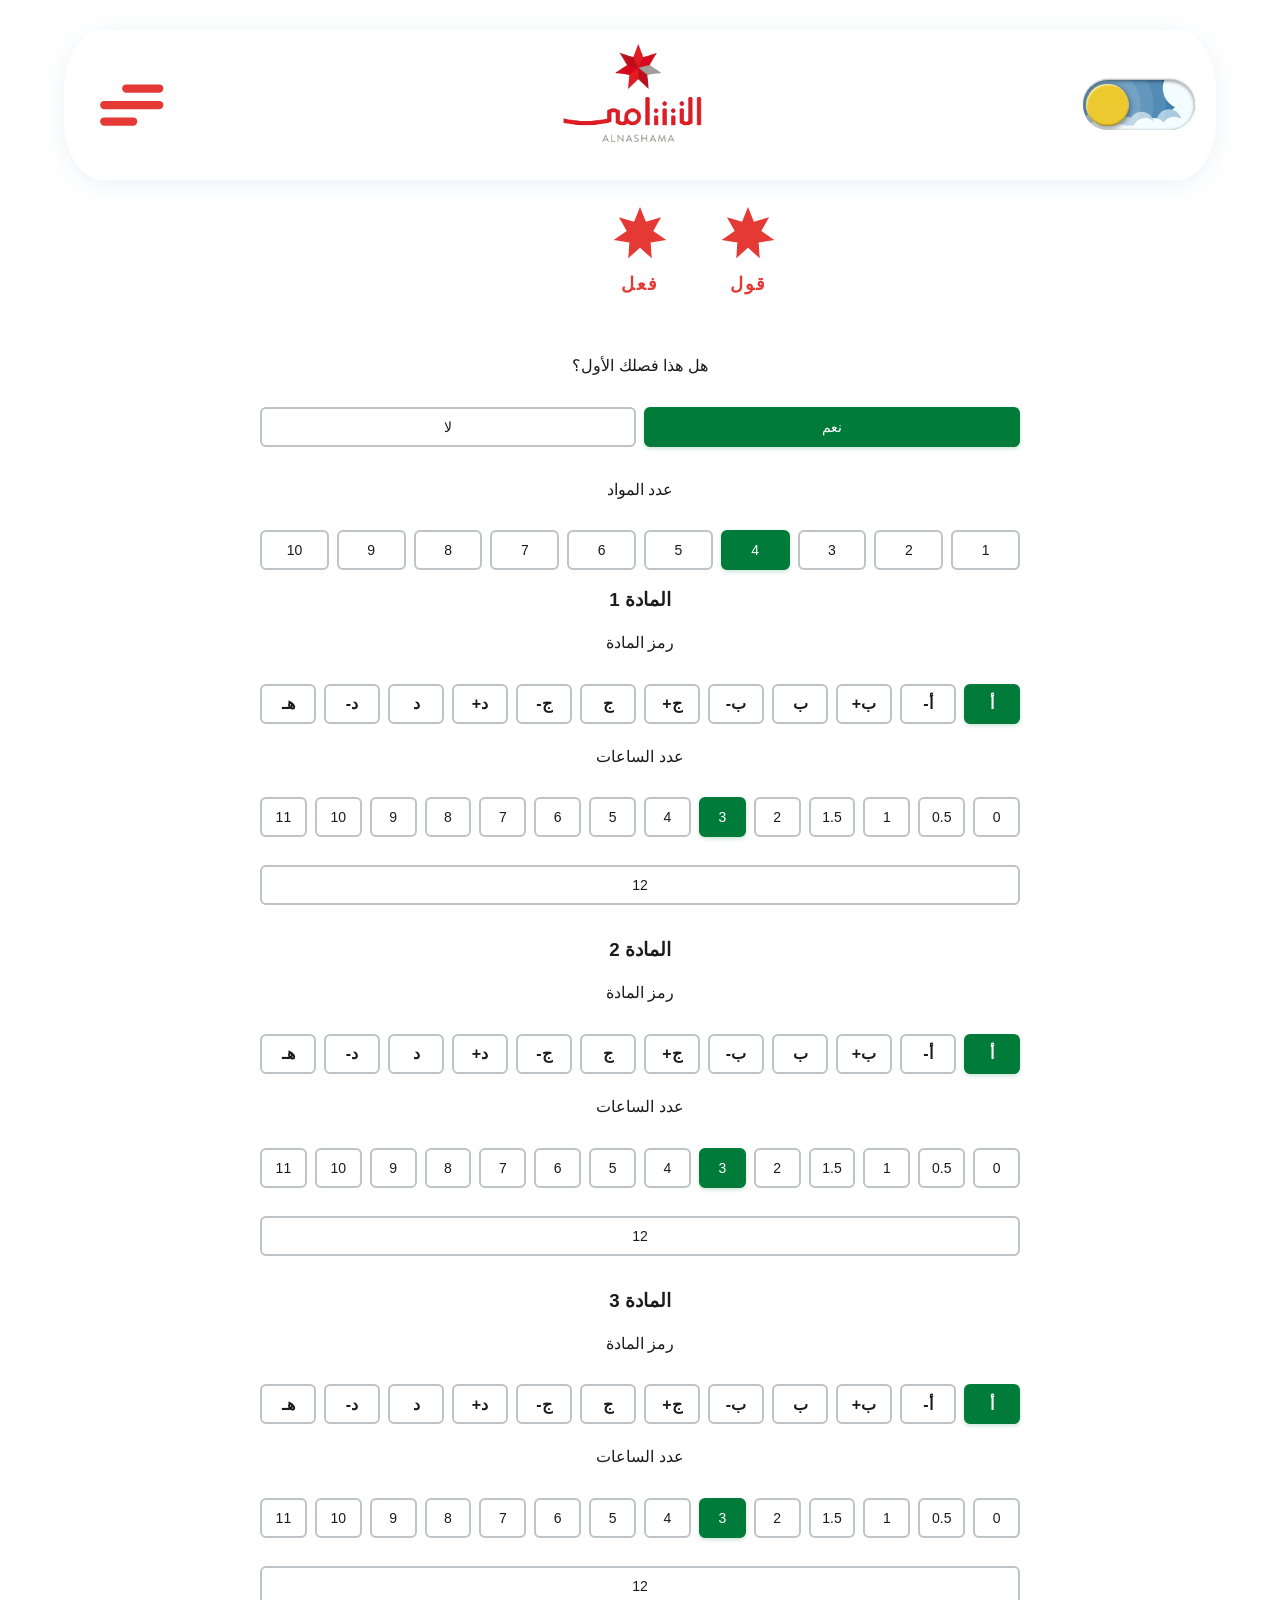
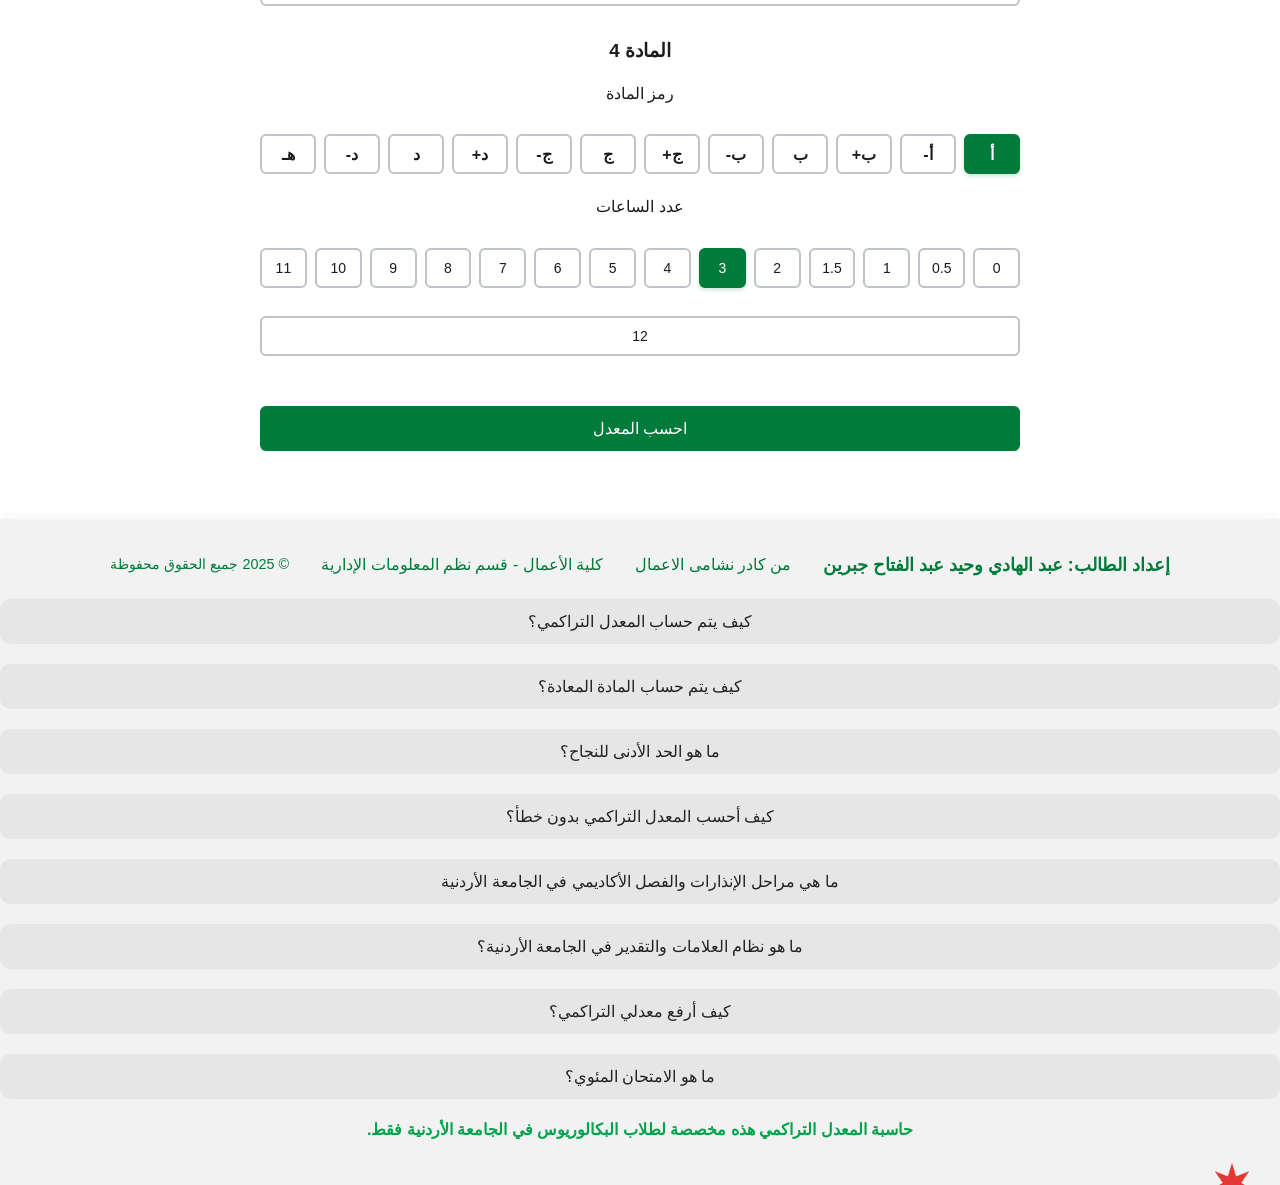
==== commit 54aeba11: "12345" ====
--- a/index.html
+++ b/index.html
@@ -23,7 +23,7 @@
 
 <body>
   <div class="curved-header">
-    <label class="hamburger">
+    <label class="hamburger" role="button" tabindex="0" aria-expanded="false" aria-controls="burgerMenu" aria-label="Hamburger menu">
       <input type="checkbox" id="burgerMenu">
       <svg viewBox="0 0 32 32">
         <path class="line line-top-bottom"
@@ -140,7 +140,7 @@
     <section class="faq-section">
       <div class="faq-list">
         <div class="faq-item">
-          <button class="faq-question"><span>كيف يتم حساب المعدل التراكمي؟</span></button>
+          <button class="faq-question" aria-label="Open FAQ question"><span>كيف يتم حساب المعدل التراكمي؟</span></button>
           <div class="faq-answer">
             <p>يتم حساب المعدل التراكمي بجمع (علامة كل مادة × عدد ساعاتها) لجميع المواد، ثم قسمة الناتج على مجموع الساعات الكلي.</p>
             <p><strong>الصيغة:</strong></p>
@@ -225,7 +225,7 @@
           </div>
         </div>
         <div class="faq-item">
-          <button class="faq-question"><span>كيف يتم حساب المادة المعادة؟</span></button>
+          <button class="faq-question" aria-label="Open FAQ question"><span>كيف يتم حساب المادة المعادة؟</span></button>
           <div class="faq-answer">
             <p><strong>الصيغة:</strong></p>
             <div class="formula-box">
@@ -307,14 +307,14 @@
           </div>
         </div>
         <div class="faq-item">
-          <button class="faq-question"><span>ما هو الحد الأدنى للنجاح؟</span></button>
+          <button class="faq-question" aria-label="Open FAQ question"><span>ما هو الحد الأدنى للنجاح؟</span></button>
           <div class="faq-answer">
             <p><strong>الحد الأدنى للنجاح في المادة:</strong> الرمز <b>د</b> (1.00 نقطة)</p>
             <p><strong>الحد الأدنى للنجاح في المعدل التراكمي:</strong> 2.00 من 4.00 حسب تعليمات الجامعة الأردنية.</p>
           </div>
         </div>
         <div class="faq-item">
-          <button class="faq-question"><span>كيف أحسب المعدل التراكمي بدون خطأ؟</span></button>
+          <button class="faq-question" aria-label="Open FAQ question"><span>كيف أحسب المعدل التراكمي بدون خطأ؟</span></button>
           <div class="faq-answer">
             <p><strong>لحساب المعدل التراكمي بدون خطأ، اتبع هذه الخطوات:</strong></p>
             <ol class="steps-list">
@@ -328,7 +328,7 @@
         <section id="warnings-faq-section" class="faq-item"></section>
         <section id="grading-system-faq-section" class="faq-item"></section>
         <div class="faq-item">
-          <button class="faq-question"><span>كيف أرفع معدلي التراكمي؟</span></button>
+          <button class="faq-question" aria-label="Open FAQ question"><span>كيف أرفع معدلي التراكمي؟</span></button>
           <div class="faq-answer">
             <p>لرفع معدلك التراكمي:</p>
             <ol>
@@ -338,7 +338,7 @@
           </div>
         </div>
         <div class="faq-item">
-          <button class="faq-question"><span>ما هو الامتحان المئوي؟</span></button>
+          <button class="faq-question" aria-label="Open FAQ question"><span>ما هو الامتحان المئوي؟</span></button>
           <div class="faq-answer">
             <p>الامتحان المئوي هو اختبار نهائي يُعقد في نهاية الفصل الدراسي ويشمل كامل المادة، ويكون عليه 100 علامة (أي يمثل 100% من العلامة النهائية للمادة).</p>
             
--- a/gpa-bba.css
+++ b/gpa-bba.css
@@ -4079,4 +4079,11 @@
 
 .important-notes-sub-li {
   margin-bottom: 6px;
+}
+
+.faq-question {
+  color: #222 !important;
+}
+.footer, .footer__content {
+  color: #222 !important;
 }
